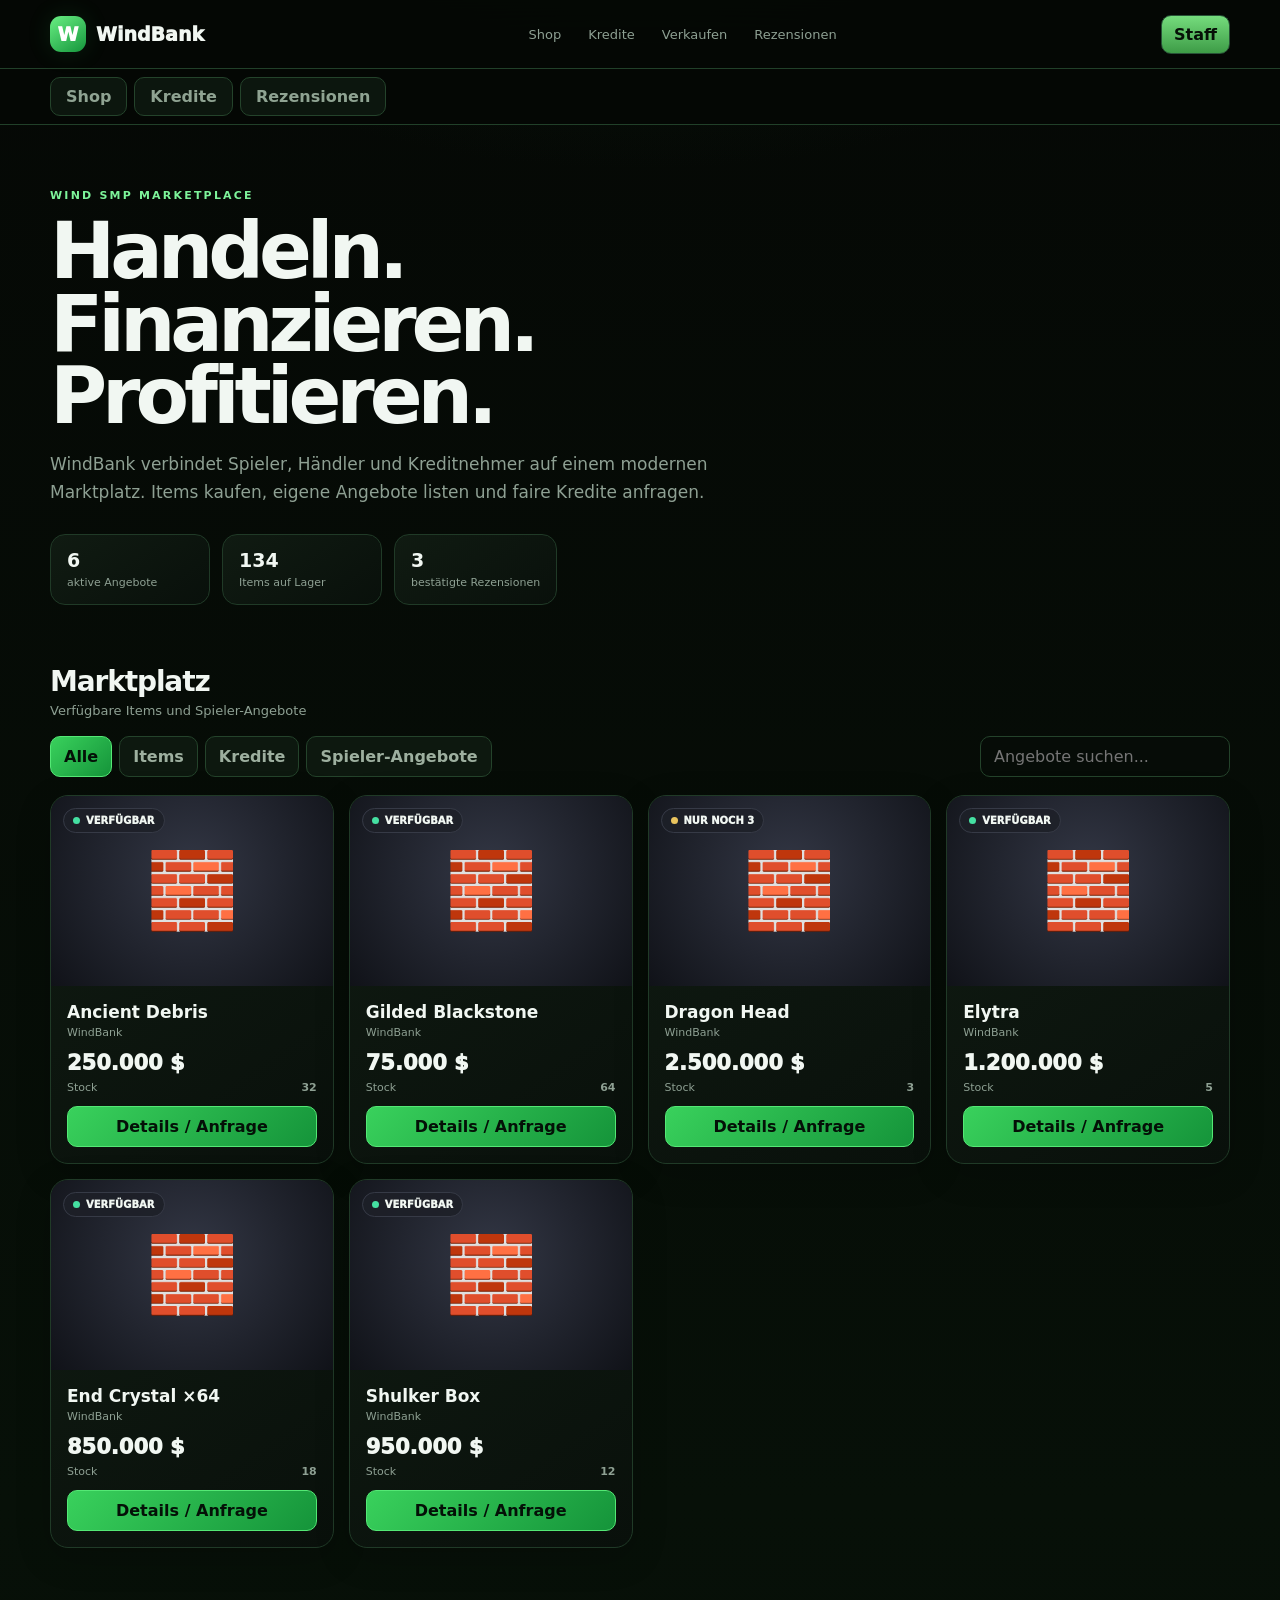
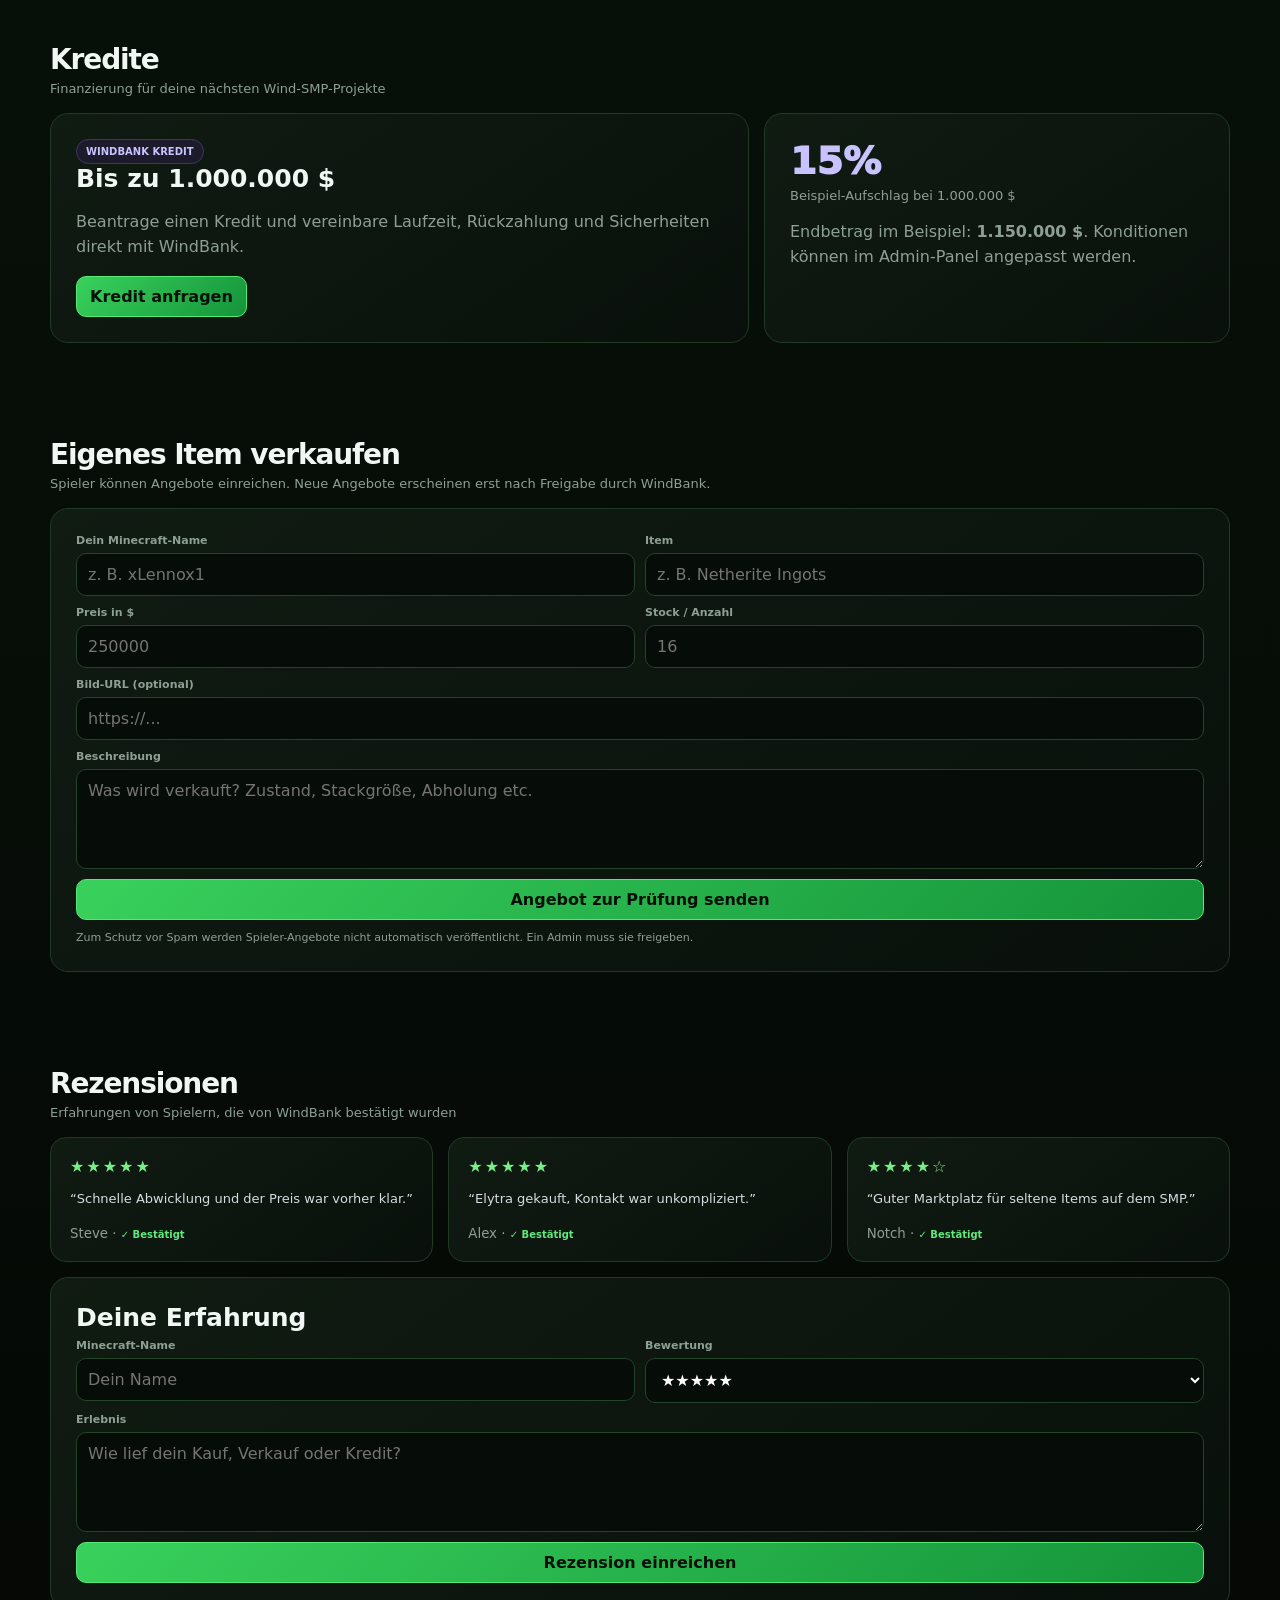
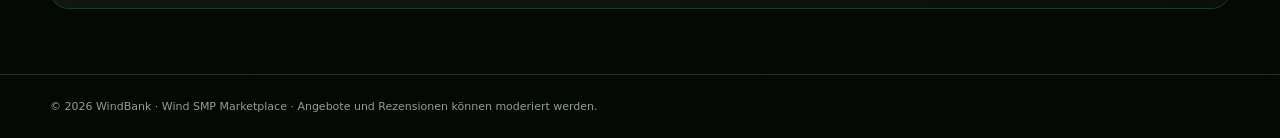
==== index.html @ deddba7f "Upgrade WindBank startup animation [startup-upgraded]" ====
<!doctype html>
<html lang="de">
<head>
<meta charset="utf-8"><meta name="viewport" content="width=device-width,initial-scale=1">
<title>WindBank — Wind SMP Marketplace</title>
<meta name="description" content="WindBank — Items kaufen, verkaufen und Kredite auf dem Wind SMP.">
<style>
:root{--bg:#07080b;--panel:#101218;--panel2:#161922;--line:#282c38;--text:#f7f7fb;--muted:#9298a7;--accent:#8d7cff;--accent2:#c2bbff;--green:#45e0a2;--red:#ff5d69;--yellow:#eac45e;--blue:#67a5ff;--shadow:0 24px 70px #0008}
*{box-sizing:border-box}html{scroll-behavior:smooth}body{margin:0;background:radial-gradient(900px 500px at 50% -180px,#30285b55,transparent 70%),var(--bg);color:var(--text);font-family:Inter,ui-sans-serif,system-ui,-apple-system,BlinkMacSystemFont,"Segoe UI",sans-serif}button,input,textarea,select{font:inherit}button{cursor:pointer}.wrap{width:min(1180px,calc(100% - 30px));margin:auto}
/* cinematic startup */
#startup{position:fixed;inset:0;z-index:99999;background:#020207;overflow:hidden;display:grid;place-items:center;transition:opacity 1s ease,visibility 1s ease;isolation:isolate}
#startup.hide{opacity:0;visibility:hidden;pointer-events:none}
#startup .space{position:absolute;inset:0;background:radial-gradient(circle at 50% 50%,#4f43b52b 0,#17132c22 28%,#020207 68%)}
#startup .stars{position:absolute;inset:-20%;background-image:radial-gradient(circle,#fff 1px,transparent 1.7px),radial-gradient(circle,#b9b1ff 1px,transparent 1.7px);background-size:73px 73px,131px 131px;opacity:.22;animation:wbStars 8s linear infinite}
#startup .pulse{position:absolute;width:min(72vw,720px);aspect-ratio:1;border-radius:50%;border:1px solid #9d92ff20;box-shadow:0 0 120px #786bff12 inset;animation:wbPulse 2.6s ease-out infinite}
#startup .pulse.p2{width:min(50vw,500px);animation-delay:.7s}
#startup .orbit{position:absolute;width:min(68vw,620px);aspect-ratio:1;border:1px solid #bcb5ff35;border-radius:50%;animation:wbSpin 6s linear infinite}
#startup .orbit.o2{width:min(84vw,780px);animation-duration:11s;animation-direction:reverse;border-color:#8d7cff20}
#startup .orbit.o3{width:min(48vw,440px);animation-duration:4s;border-style:dashed;border-color:#fff1}
#startup .orbit i{position:absolute;width:8px;height:8px;border-radius:50%;background:#d8d3ff;box-shadow:0 0 25px 7px #8d7cff;left:50%;top:-4px}
#startup .vault{position:relative;width:min(210px,42vw);height:min(210px,42vw);border-radius:46px;background:linear-gradient(145deg,#e2dfff 0,#a49aff 27%,#6557e5 58%,#30257d 100%);display:grid;place-items:center;box-shadow:0 0 55px #8d7cff99,0 0 180px #6659e533,0 35px 100px #000;animation:wbVault 1.35s cubic-bezier(.16,1,.3,1) both}
#startup .vault:before{content:"";position:absolute;inset:12px;border-radius:37px;border:1px solid #ffffff77;box-shadow:inset 0 0 30px #ffffff18}
#startup .vault:after{content:"";position:absolute;width:15px;height:15px;border-radius:50%;background:#fff;box-shadow:0 0 28px 10px #fff8;animation:wbBlink .9s ease-in-out infinite alternate}
#startup .vmark{font-size:clamp(82px,13vw,112px);font-weight:1000;letter-spacing:-.12em;color:#fff;transform:translateX(-5px);text-shadow:0 4px 30px #30257d;animation:wbMark 1.2s .15s cubic-bezier(.16,1,.3,1) both}
#startup .shock{position:absolute;width:25px;height:25px;border:2px solid #fff;border-radius:50%;opacity:0;animation:wbShock 1.2s 1.1s ease-out both}
#startup .shard{position:absolute;width:4px;height:26px;border-radius:9px;background:linear-gradient(#fff,#8d7cff);box-shadow:0 0 15px #8d7cff;animation:wbShard 1.5s ease-out both;transform-origin:center bottom}
#startup .start-copy{position:absolute;top:calc(50% + min(190px,27vw));text-align:center;width:100%}
#startup .start-name{font-size:clamp(30px,5vw,42px);font-weight:950;letter-spacing:-.06em;animation:wbFadeUp .8s .45s both}
#startup .start-sub{margin-top:8px;color:#a6a2b5;font-size:10px;letter-spacing:.34em;text-transform:uppercase;animation:wbFadeUp .8s .6s both}
#startup .progress{width:min(290px,62vw);height:3px;background:#20202d;border-radius:99px;overflow:hidden;margin:22px auto 0;animation:wbFadeUp .8s .7s both}
#startup .progress i{display:block;height:100%;width:0;background:linear-gradient(90deg,#5e50dd,#fff,#8d7cff,#5e50dd);background-size:220% 100%;animation:wbLoad 2.7s .4s cubic-bezier(.2,.8,.2,1) forwards,wbShine 1s linear infinite}
#startup .sound-btn{margin-top:16px;border:1px solid #504b78;background:#121022dd;color:#e9e6ff;border-radius:11px;padding:9px 13px;font-weight:800;font-size:12px;backdrop-filter:blur(10px);animation:wbFadeUp .8s .8s both}
@keyframes wbVault{from{opacity:0;transform:scale(.18) rotate(-35deg);filter:blur(18px)}55%{transform:scale(1.12) rotate(5deg)}to{opacity:1;transform:scale(1) rotate(0);filter:none}}
@keyframes wbMark{from{opacity:0;transform:scale(.15) rotate(-30deg)}to{opacity:1;transform:scale(1) rotate(0)}}
@keyframes wbFadeUp{from{opacity:0;transform:translateY(18px)}to{opacity:1;transform:none}}
@keyframes wbSpin{to{transform:rotate(360deg)}}
@keyframes wbStars{to{transform:translate3d(50px,100px,0)}}
@keyframes wbPulse{0%{transform:scale(.55);opacity:0}35%{opacity:.7}100%{transform:scale(1.2);opacity:0}}
@keyframes wbShock{0%{opacity:0;transform:scale(.2)}25%{opacity:1}100%{opacity:0;transform:scale(25)}}
@keyframes wbShard{0%{opacity:0;transform:translate(0,0) rotate(0) scale(.2)}25%{opacity:1}100%{opacity:0;transform:translate(var(--dx),var(--dy)) rotate(var(--rot)) scale(1)}}
@keyframes wbBlink{to{opacity:.45;box-shadow:0 0 8px 2px #fff4}}
@keyframes wbLoad{to{width:100%}}@keyframes wbShine{to{background-position:220% 0}}
@media(max-width:720px){#startup .start-copy{top:calc(50% + 135px)}#startup .sound-btn{font-size:11px}}
@media(prefers-reduced-motion:reduce){#startup *{animation-duration:.01ms!important;animation-iteration-count:1!important}}
header{position:sticky;top:0;z-index:20;background:#07080be8;backdrop-filter:blur(18px);border-bottom:1px solid var(--line)}.nav{height:68px;display:flex;align-items:center;justify-content:space-between}.brand{display:flex;align-items:center;gap:10px;font-weight:950;font-size:19px}.mark{width:36px;height:36px;border-radius:11px;background:linear-gradient(135deg,#b9b1ff,#6557e5);display:grid;place-items:center;color:white;font-weight:1000}.links{display:flex;gap:5px}.links a{color:var(--muted);text-decoration:none;padding:9px 11px;border-radius:9px;font-size:13px}.links a:hover{background:var(--panel2);color:#fff}.admin-btn{border:1px solid #403a68;background:#17152a;color:#c9c4ff;padding:9px 12px;border-radius:10px;font-weight:800}
.hero{padding:64px 0 30px}.eyebrow{color:var(--accent2);font-size:11px;font-weight:900;letter-spacing:.2em;text-transform:uppercase}.hero h1{font-size:clamp(43px,7vw,78px);line-height:.93;letter-spacing:-.065em;margin:13px 0}.hero p{max-width:690px;color:var(--muted);font-size:17px;line-height:1.65}.stats{display:flex;gap:12px;flex-wrap:wrap;margin-top:28px}.stat{background:linear-gradient(180deg,#151821,#0f1117);border:1px solid var(--line);border-radius:15px;padding:14px 16px;min-width:160px}.stat b{display:block;font-size:19px}.stat span{font-size:11px;color:var(--muted)}
.section{padding:30px 0 65px}.section-head{display:flex;align-items:end;justify-content:space-between;gap:20px;margin-bottom:17px}.section h2{font-size:28px;letter-spacing:-.04em;margin:0}.section-sub{color:var(--muted);font-size:13px;margin-top:5px}.toolbar{display:flex;gap:10px;justify-content:space-between;margin:18px 0}.tabs{display:flex;gap:7px;overflow:auto}.tab,.btn{border:1px solid var(--line);background:var(--panel);color:var(--muted);padding:10px 13px;border-radius:10px;font-weight:800}.tab.active,.btn.primary{background:var(--accent);border-color:var(--accent);color:#fff}.search{width:250px;background:var(--panel);border:1px solid var(--line);border-radius:10px;padding:10px 13px;color:#fff;outline:none}.grid{display:grid;grid-template-columns:repeat(4,1fr);gap:15px}.card{background:linear-gradient(180deg,#151820,#0e1015);border:1px solid var(--line);border-radius:18px;overflow:hidden;box-shadow:0 10px 35px #0003}.pic{height:190px;background:radial-gradient(circle at 50% 40%,#333745,#101218);display:grid;place-items:center;position:relative}.pic img{width:120px;height:120px;image-rendering:pixelated;object-fit:contain;filter:drop-shadow(0 18px 25px #000b)}.fallback{display:none;font-size:74px}.badge{position:absolute;top:12px;left:12px;border:1px solid #363a46;background:#1d2028dd;border-radius:999px;padding:6px 9px;font-size:10px;font-weight:950}.dot{display:inline-block;width:7px;height:7px;border-radius:50%;background:var(--green);margin-right:6px}.sold .dot{background:var(--red)}.low .dot{background:var(--yellow)}.body{padding:16px}.title{font-weight:900;font-size:17px}.meta{color:var(--muted);font-size:11px;margin-top:4px}.price{font-size:21px;font-weight:950;margin-top:12px}.stock{display:flex;justify-content:space-between;color:var(--muted);font-size:11px;margin-top:6px}.body .btn{width:100%;margin-top:12px}.empty{border:1px dashed #353947;border-radius:16px;padding:40px;text-align:center;color:var(--muted);grid-column:1/-1}
.loan{display:grid;grid-template-columns:1.2fr .8fr;gap:15px}.loan-card{padding:25px;border:1px solid var(--line);border-radius:18px;background:linear-gradient(135deg,#161827,#101116)}.loan-card h3{font-size:25px;margin:0 0 7px}.loan-card p{color:var(--muted);line-height:1.6}.rate{font-size:38px;font-weight:950;color:#c8c2ff}.pill{display:inline-block;padding:6px 9px;border:1px solid #3c3a58;background:#1c1a2b;border-radius:99px;font-size:10px;color:#c8c2ff;font-weight:900}
.listing-form,.review-form{display:grid;grid-template-columns:1fr 1fr;gap:10px}.field{display:flex;flex-direction:column;gap:6px}.field.full{grid-column:1/-1}.field label{font-size:11px;color:var(--muted);font-weight:800}.field input,.field textarea,.field select{background:#0b0d12;border:1px solid var(--line);color:#fff;border-radius:10px;padding:11px;outline:none}.field textarea{min-height:100px;resize:vertical}.listing-note{color:var(--muted);font-size:11px;line-height:1.5;margin-top:10px}.reviews{display:grid;grid-template-columns:repeat(3,1fr);gap:15px}.review{padding:19px;border:1px solid var(--line);background:var(--panel);border-radius:16px}.stars{color:#ffd86a;letter-spacing:2px}.review p{color:#d8dbe3;line-height:1.6;font-size:13px}.review small{color:var(--muted)}.verified{color:var(--green);font-weight:850;font-size:10px}.modal{position:fixed;inset:0;z-index:100;background:#000b;display:none;place-items:center;padding:16px}.modal.open{display:grid}.modal-card{width:min(720px,100%);max-height:88vh;overflow:auto;background:#101218;border:1px solid #333744;border-radius:20px;padding:22px;box-shadow:var(--shadow)}.modal-head{display:flex;justify-content:space-between;align-items:center}.close{border:1px solid var(--line);background:#171922;color:#fff;border-radius:9px;padding:7px 10px}.admin-grid{display:grid;gap:12px}.admin-item{display:grid;grid-template-columns:1.5fr 120px 90px;gap:8px;align-items:center;padding:10px;border:1px solid var(--line);border-radius:12px}.admin-item input{background:#0b0d12;border:1px solid var(--line);color:#fff;padding:9px;border-radius:8px}.login{max-width:380px;margin:auto}.error{color:#ff7d87;font-size:12px;margin-top:8px}.toast{position:fixed;right:18px;bottom:18px;background:#171a22;border:1px solid #3b3f4c;padding:12px 15px;border-radius:12px;display:none;z-index:200}.toast.show{display:block}
footer{border-top:1px solid var(--line);padding:25px 0;color:var(--muted);font-size:11px}
@media(max-width:1000px){.grid{grid-template-columns:repeat(3,1fr)}.reviews{grid-template-columns:1fr 1fr}}@media(max-width:720px){.links{display:none}.grid{grid-template-columns:repeat(2,1fr)}.toolbar,.section-head{flex-direction:column;align-items:stretch}.search{width:100%}.loan{grid-template-columns:1fr}.reviews{grid-template-columns:1fr}.listing-form,.review-form{grid-template-columns:1fr}.field.full{grid-column:auto}.admin-item{grid-template-columns:1fr}.vault{width:170px;height:170px}.vmark{font-size:82px}.arc{width:270px;height:270px}.arc.a2{width:350px;height:350px}}@media(max-width:480px){.grid{grid-template-columns:1fr}.stats{display:grid;grid-template-columns:1fr 1fr}.hero{padding-top:45px}.start-copy{top:calc(50% + 120px)}}
@media(prefers-reduced-motion:reduce){*{animation-duration:.01ms!important;animation-iteration-count:1!important;transition:none!important}}
</style></head>
<body>
<div id="startup"><div class="space"></div><div class="stars"></div><div class="pulse"></div><div class="pulse p2"></div><div class="orbit"><i></i></div><div class="orbit o2"><i></i></div><div class="orbit o3"><i></i></div><div class="vault"><div class="vmark">W</div></div><div class="shock"></div><div class="start-copy"><div class="start-name">WindBank</div><div class="start-sub">Wind SMP Finance</div><div class="progress"><i></i></div><button class="sound-btn" id="startupSound" type="button">🔊 Sound aktivieren</button></div></div>
<header><div class="wrap nav"><div class="brand"><div class="mark">W</div>WindBank</div><nav class="links"><a href="#shop">Shop</a><a href="#kredite">Kredite</a><a href="#verkaufen">Verkaufen</a><a href="#reviews">Rezensionen</a></nav><button class="admin-btn" onclick="openAdmin()">Admin</button></div></header>
<main class="wrap">
<section class="hero"><div class="eyebrow">Wind SMP Marketplace</div><h1>Handeln.<br>Finanzieren.<br>Profitieren.</h1><p>WindBank verbindet Spieler, Händler und Kreditnehmer auf einem modernen Marktplatz. Items kaufen, eigene Angebote listen und faire Kredite anfragen.</p><div class="stats"><div class="stat"><b id="offerCount">0</b><span>aktive Angebote</span></div><div class="stat"><b id="stockCount">0</b><span>Items auf Lager</span></div><div class="stat"><b id="reviewCount">0</b><span>bestätigte Rezensionen</span></div></div></section>
<section id="shop" class="section"><div class="section-head"><div><h2>Marktplatz</h2><div class="section-sub">Verfügbare Items und Spieler-Angebote</div></div></div><div class="toolbar"><div class="tabs"><button class="tab active" onclick="filter('all',this)">Alle</button><button class="tab" onclick="filter('item',this)">Items</button><button class="tab" onclick="filter('kredit',this)">Kredite</button><button class="tab" onclick="filter('player',this)">Spieler-Angebote</button></div><input class="search" id="q" oninput="render()" placeholder="Angebote suchen..."></div><div class="grid" id="grid"></div></section>
<section id="kredite" class="section"><div class="section-head"><div><h2>Kredite</h2><div class="section-sub">Finanzierung für deine nächsten Wind-SMP-Projekte</div></div></div><div class="loan"><div class="loan-card"><span class="pill">WINDBANK KREDIT</span><h3>Bis zu 1.000.000 $</h3><p>Beantrage einen Kredit und vereinbare Laufzeit, Rückzahlung und Sicherheiten direkt mit WindBank.</p><button class="btn primary" onclick="alert('Kreditanfrage: Bitte über Discord Kontakt aufnehmen.')">Kredit anfragen</button></div><div class="loan-card"><div class="rate">15%</div><div class="section-sub">Beispiel-Aufschlag bei 1.000.000 $</div><p>Endbetrag im Beispiel: <b>1.150.000 $</b>. Konditionen können im Admin-Panel angepasst werden.</p></div></div></section>
<section id="verkaufen" class="section"><div class="section-head"><div><h2>Eigenes Item verkaufen</h2><div class="section-sub">Spieler können Angebote einreichen. Neue Angebote erscheinen erst nach Freigabe durch WindBank.</div></div></div><div class="loan-card"><div class="listing-form"><div class="field"><label>Dein Minecraft-Name</label><input id="seller" placeholder="z. B. xLennox1"></div><div class="field"><label>Item</label><input id="listingItem" placeholder="z. B. Netherite Ingots"></div><div class="field"><label>Preis in $</label><input id="listingPrice" type="number" min="1" placeholder="250000"></div><div class="field"><label>Stock / Anzahl</label><input id="listingStock" type="number" min="1" placeholder="16"></div><div class="field full"><label>Bild-URL (optional)</label><input id="listingImg" placeholder="https://..."></div><div class="field full"><label>Beschreibung</label><textarea id="listingDesc" placeholder="Was wird verkauft? Zustand, Stackgröße, Abholung etc."></textarea></div><div class="field full"><button class="btn primary" onclick="submitListing()">Angebot zur Prüfung senden</button></div></div><div class="listing-note">Zum Schutz vor Spam werden Spieler-Angebote nicht automatisch veröffentlicht. Ein Admin muss sie freigeben.</div></div></section>
<section id="reviews" class="section"><div class="section-head"><div><h2>Rezensionen</h2><div class="section-sub">Erfahrungen von Spielern, die von WindBank bestätigt wurden</div></div></div><div class="reviews" id="reviewsGrid"></div><div class="loan-card" style="margin-top:15px"><h3>Deine Erfahrung</h3><div class="review-form"><div class="field"><label>Minecraft-Name</label><input id="reviewName" placeholder="Dein Name"></div><div class="field"><label>Bewertung</label><select id="reviewStars"><option value="5">★★★★★</option><option value="4">★★★★☆</option><option value="3">★★★☆☆</option><option value="2">★★☆☆☆</option><option value="1">★☆☆☆☆</option></select></div><div class="field full"><label>Erlebnis</label><textarea id="reviewText" placeholder="Wie lief dein Kauf, Verkauf oder Kredit?"></textarea></div><div class="field full"><button class="btn primary" onclick="submitReview()">Rezension einreichen</button></div></div></div></section>
</main>
<footer><div class="wrap">© 2026 WindBank · Wind SMP Marketplace · Angebote und Rezensionen können moderiert werden.</div></footer>
<div class="modal" id="adminModal"><div class="modal-card" id="adminContent"></div></div><div class="toast" id="toast"></div>
<script>
(()=>{
  const btn=document.getElementById('startupSound');
  let ctx;
  function tone(freq,start,duration,type='sine',gain=.035){
    if(!ctx)return;const o=ctx.createOscillator(),g=ctx.createGain();o.type=type;o.frequency.setValueAtTime(freq,start);o.frequency.exponentialRampToValueAtTime(freq*1.8,start+duration);g.gain.setValueAtTime(.0001,start);g.gain.exponentialRampToValueAtTime(gain,start+.03);g.gain.exponentialRampToValueAtTime(.0001,start+duration);o.connect(g).connect(ctx.destination);o.start(start);o.stop(start+duration+.02)
  }
  btn?.addEventListener('click',()=>{ctx=ctx||new (window.AudioContext||window.webkitAudioContext)();ctx.resume();const t=ctx.currentTime;tone(90,t,.45,'sine',.06);tone(180,t+.35,.55,'triangle',.04);tone(360,t+.7,.7,'sine',.025);btn.textContent='✓ Sound aktiviert';setTimeout(()=>document.getElementById('startup')?.classList.add('hide'),900)});
  window.addEventListener('load',()=>setTimeout(()=>document.getElementById('startup')?.classList.add('hide'),4200));
})();
</script>
<script>
(()=>{
  const btn=document.getElementById('startupSound');
  let ctx;
  function tone(freq,start,duration,type='sine',gain=.035){
    if(!ctx)return;const o=ctx.createOscillator(),g=ctx.createGain();o.type=type;o.frequency.setValueAtTime(freq,start);o.frequency.exponentialRampToValueAtTime(freq*1.8,start+duration);g.gain.setValueAtTime(.0001,start);g.gain.exponentialRampToValueAtTime(gain,start+.03);g.gain.exponentialRampToValueAtTime(.0001,start+duration);o.connect(g).connect(ctx.destination);o.start(start);o.stop(start+duration+.02)
  }
  btn?.addEventListener('click',()=>{ctx=ctx||new (window.AudioContext||window.webkitAudioContext)();ctx.resume();const t=ctx.currentTime;tone(90,t,.45,'sine',.06);tone(180,t+.35,.55,'triangle',.04);tone(360,t+.7,.7,'sine',.025);btn.textContent='✓ Sound aktiviert';setTimeout(()=>document.getElementById('startup')?.classList.add('hide'),900)});
  window.addEventListener('load',()=>setTimeout(()=>document.getElementById('startup')?.classList.add('hide'),4200));
})();
</script>
<script>
(()=>{
  const btn=document.getElementById('startupSound');
  let ctx;
  function tone(freq,start,duration,type='sine',gain=.035){
    if(!ctx)return;const o=ctx.createOscillator(),g=ctx.createGain();o.type=type;o.frequency.setValueAtTime(freq,start);o.frequency.exponentialRampToValueAtTime(freq*1.8,start+duration);g.gain.setValueAtTime(.0001,start);g.gain.exponentialRampToValueAtTime(gain,start+.03);g.gain.exponentialRampToValueAtTime(.0001,start+duration);o.connect(g).connect(ctx.destination);o.start(start);o.stop(start+duration+.02)
  }
  btn?.addEventListener('click',()=>{ctx=ctx||new (window.AudioContext||window.webkitAudioContext)();ctx.resume();const t=ctx.currentTime;tone(90,t,.45,'sine',.06);tone(180,t+.35,.55,'triangle',.04);tone(360,t+.7,.7,'sine',.025);btn.textContent='✓ Sound aktiviert';setTimeout(()=>document.getElementById('startup')?.classList.add('hide'),900)});
  window.addEventListener('load',()=>setTimeout(()=>document.getElementById('startup')?.classList.add('hide'),4200));
})();
</script>
<script>
(()=>{
  const btn=document.getElementById('startupSound');
  let ctx;
  function tone(freq,start,duration,type='sine',gain=.035){
    if(!ctx)return;const o=ctx.createOscillator(),g=ctx.createGain();o.type=type;o.frequency.setValueAtTime(freq,start);o.frequency.exponentialRampToValueAtTime(freq*1.8,start+duration);g.gain.setValueAtTime(.0001,start);g.gain.exponentialRampToValueAtTime(gain,start+.03);g.gain.exponentialRampToValueAtTime(.0001,start+duration);o.connect(g).connect(ctx.destination);o.start(start);o.stop(start+duration+.02)
  }
  btn?.addEventListener('click',()=>{ctx=ctx||new (window.AudioContext||window.webkitAudioContext)();ctx.resume();const t=ctx.currentTime;tone(90,t,.45,'sine',.06);tone(180,t+.35,.55,'triangle',.04);tone(360,t+.7,.7,'sine',.025);btn.textContent='✓ Sound aktiviert';setTimeout(()=>document.getElementById('startup')?.classList.add('hide'),900)});
  window.addEventListener('load',()=>setTimeout(()=>document.getElementById('startup')?.classList.add('hide'),4200));
})();
</script>
<script>
(()=>{
  const btn=document.getElementById('startupSound');
  let ctx;
  function tone(freq,start,duration,type='sine',gain=.035){
    if(!ctx)return;const o=ctx.createOscillator(),g=ctx.createGain();o.type=type;o.frequency.setValueAtTime(freq,start);o.frequency.exponentialRampToValueAtTime(freq*1.8,start+duration);g.gain.setValueAtTime(.0001,start);g.gain.exponentialRampToValueAtTime(gain,start+.03);g.gain.exponentialRampToValueAtTime(.0001,start+duration);o.connect(g).connect(ctx.destination);o.start(start);o.stop(start+duration+.02)
  }
  btn?.addEventListener('click',()=>{ctx=ctx||new (window.AudioContext||window.webkitAudioContext)();ctx.resume();const t=ctx.currentTime;tone(90,t,.45,'sine',.06);tone(180,t+.35,.55,'triangle',.04);tone(360,t+.7,.7,'sine',.025);btn.textContent='✓ Sound aktiviert';setTimeout(()=>document.getElementById('startup')?.classList.add('hide'),900)});
  window.addEventListener('load',()=>setTimeout(()=>document.getElementById('startup')?.classList.add('hide'),4200));
})();
</script>
<script>
(()=>{
  const btn=document.getElementById('startupSound');
  let ctx;
  function tone(freq,start,duration,type='sine',gain=.035){
    if(!ctx)return;const o=ctx.createOscillator(),g=ctx.createGain();o.type=type;o.frequency.setValueAtTime(freq,start);o.frequency.exponentialRampToValueAtTime(freq*1.8,start+duration);g.gain.setValueAtTime(.0001,start);g.gain.exponentialRampToValueAtTime(gain,start+.03);g.gain.exponentialRampToValueAtTime(.0001,start+duration);o.connect(g).connect(ctx.destination);o.start(start);o.stop(start+duration+.02)
  }
  btn?.addEventListener('click',()=>{ctx=ctx||new (window.AudioContext||window.webkitAudioContext)();ctx.resume();const t=ctx.currentTime;tone(90,t,.45,'sine',.06);tone(180,t+.35,.55,'triangle',.04);tone(360,t+.7,.7,'sine',.025);btn.textContent='✓ Sound aktiviert';setTimeout(()=>document.getElementById('startup')?.classList.add('hide'),900)});
  window.addEventListener('load',()=>setTimeout(()=>document.getElementById('startup')?.classList.add('hide'),4200));
})();
</script>
<script>
(()=>{
  const btn=document.getElementById('startupSound');
  let ctx;
  function tone(freq,start,duration,type='sine',gain=.035){
    if(!ctx)return;const o=ctx.createOscillator(),g=ctx.createGain();o.type=type;o.frequency.setValueAtTime(freq,start);o.frequency.exponentialRampToValueAtTime(freq*1.8,start+duration);g.gain.setValueAtTime(.0001,start);g.gain.exponentialRampToValueAtTime(gain,start+.03);g.gain.exponentialRampToValueAtTime(.0001,start+duration);o.connect(g).connect(ctx.destination);o.start(start);o.stop(start+duration+.02)
  }
  btn?.addEventListener('click',()=>{ctx=ctx||new (window.AudioContext||window.webkitAudioContext)();ctx.resume();const t=ctx.currentTime;tone(90,t,.45,'sine',.06);tone(180,t+.35,.55,'triangle',.04);tone(360,t+.7,.7,'sine',.025);btn.textContent='✓ Sound aktiviert';setTimeout(()=>document.getElementById('startup')?.classList.add('hide'),900)});
  window.addEventListener('load',()=>setTimeout(()=>document.getElementById('startup')?.classList.add('hide'),4200));
})();
</script>
<script>
(()=>{
  const btn=document.getElementById('startupSound');
  let ctx;
  function tone(freq,start,duration,type='sine',gain=.035){
    if(!ctx)return;const o=ctx.createOscillator(),g=ctx.createGain();o.type=type;o.frequency.setValueAtTime(freq,start);o.frequency.exponentialRampToValueAtTime(freq*1.8,start+duration);g.gain.setValueAtTime(.0001,start);g.gain.exponentialRampToValueAtTime(gain,start+.03);g.gain.exponentialRampToValueAtTime(.0001,start+duration);o.connect(g).connect(ctx.destination);o.start(start);o.stop(start+duration+.02)
  }
  btn?.addEventListener('click',()=>{ctx=ctx||new (window.AudioContext||window.webkitAudioContext)();ctx.resume();const t=ctx.currentTime;tone(90,t,.45,'sine',.06);tone(180,t+.35,.55,'triangle',.04);tone(360,t+.7,.7,'sine',.025);btn.textContent='✓ Sound aktiviert';setTimeout(()=>document.getElementById('startup')?.classList.add('hide'),900)});
  window.addEventListener('load',()=>setTimeout(()=>document.getElementById('startup')?.classList.add('hide'),4200));
})();
</script>
<script>
(()=>{
  const btn=document.getElementById('startupSound');
  let ctx;
  function tone(freq,start,duration,type='sine',gain=.035){
    if(!ctx)return;const o=ctx.createOscillator(),g=ctx.createGain();o.type=type;o.frequency.setValueAtTime(freq,start);o.frequency.exponentialRampToValueAtTime(freq*1.8,start+duration);g.gain.setValueAtTime(.0001,start);g.gain.exponentialRampToValueAtTime(gain,start+.03);g.gain.exponentialRampToValueAtTime(.0001,start+duration);o.connect(g).connect(ctx.destination);o.start(start);o.stop(start+duration+.02)
  }
  btn?.addEventListener('click',()=>{ctx=ctx||new (window.AudioContext||window.webkitAudioContext)();ctx.resume();const t=ctx.currentTime;tone(90,t,.45,'sine',.06);tone(180,t+.35,.55,'triangle',.04);tone(360,t+.7,.7,'sine',.025);btn.textContent='✓ Sound aktiviert';setTimeout(()=>document.getElementById('startup')?.classList.add('hide'),900)});
  window.addEventListener('load',()=>setTimeout(()=>document.getElementById('startup')?.classList.add('hide'),4200));
})();
</script>
<script>
(()=>{
  const btn=document.getElementById('startupSound');
  let ctx;
  function tone(freq,start,duration,type='sine',gain=.035){
    if(!ctx)return;const o=ctx.createOscillator(),g=ctx.createGain();o.type=type;o.frequency.setValueAtTime(freq,start);o.frequency.exponentialRampToValueAtTime(freq*1.8,start+duration);g.gain.setValueAtTime(.0001,start);g.gain.exponentialRampToValueAtTime(gain,start+.03);g.gain.exponentialRampToValueAtTime(.0001,start+duration);o.connect(g).connect(ctx.destination);o.start(start);o.stop(start+duration+.02)
  }
  btn?.addEventListener('click',()=>{ctx=ctx||new (window.AudioContext||window.webkitAudioContext)();ctx.resume();const t=ctx.currentTime;tone(90,t,.45,'sine',.06);tone(180,t+.35,.55,'triangle',.04);tone(360,t+.7,.7,'sine',.025);btn.textContent='✓ Sound aktiviert';setTimeout(()=>document.getElementById('startup')?.classList.add('hide'),900)});
  window.addEventListener('load',()=>setTimeout(()=>document.getElementById('startup')?.classList.add('hide'),4200));
})();
</script>
<script>
(()=>{
  const btn=document.getElementById('startupSound');
  let ctx;
  function tone(freq,start,duration,type='sine',gain=.035){
    if(!ctx)return;const o=ctx.createOscillator(),g=ctx.createGain();o.type=type;o.frequency.setValueAtTime(freq,start);o.frequency.exponentialRampToValueAtTime(freq*1.8,start+duration);g.gain.setValueAtTime(.0001,start);g.gain.exponentialRampToValueAtTime(gain,start+.03);g.gain.exponentialRampToValueAtTime(.0001,start+duration);o.connect(g).connect(ctx.destination);o.start(start);o.stop(start+duration+.02)
  }
  btn?.addEventListener('click',()=>{ctx=ctx||new (window.AudioContext||window.webkitAudioContext)();ctx.resume();const t=ctx.currentTime;tone(90,t,.45,'sine',.06);tone(180,t+.35,.55,'triangle',.04);tone(360,t+.7,.7,'sine',.025);btn.textContent='✓ Sound aktiviert';setTimeout(()=>document.getElementById('startup')?.classList.add('hide'),900)});
  window.addEventListener('load',()=>setTimeout(()=>document.getElementById('startup')?.classList.add('hide'),4200));
})();
</script>
<script>
(()=>{
  const btn=document.getElementById('startupSound');
  let ctx;
  function tone(freq,start,duration,type='sine',gain=.035){
    if(!ctx)return;const o=ctx.createOscillator(),g=ctx.createGain();o.type=type;o.frequency.setValueAtTime(freq,start);o.frequency.exponentialRampToValueAtTime(freq*1.8,start+duration);g.gain.setValueAtTime(.0001,start);g.gain.exponentialRampToValueAtTime(gain,start+.03);g.gain.exponentialRampToValueAtTime(.0001,start+duration);o.connect(g).connect(ctx.destination);o.start(start);o.stop(start+duration+.02)
  }
  btn?.addEventListener('click',()=>{ctx=ctx||new (window.AudioContext||window.webkitAudioContext)();ctx.resume();const t=ctx.currentTime;tone(90,t,.45,'sine',.06);tone(180,t+.35,.55,'triangle',.04);tone(360,t+.7,.7,'sine',.025);btn.textContent='✓ Sound aktiviert';setTimeout(()=>document.getElementById('startup')?.classList.add('hide'),900)});
  window.addEventListener('load',()=>setTimeout(()=>document.getElementById('startup')?.classList.add('hide'),4200));
})();
</script>
<script>
(()=>{
  const btn=document.getElementById('startupSound');
  let ctx;
  function tone(freq,start,duration,type='sine',gain=.035){
    if(!ctx)return;const o=ctx.createOscillator(),g=ctx.createGain();o.type=type;o.frequency.setValueAtTime(freq,start);o.frequency.exponentialRampToValueAtTime(freq*1.8,start+duration);g.gain.setValueAtTime(.0001,start);g.gain.exponentialRampToValueAtTime(gain,start+.03);g.gain.exponentialRampToValueAtTime(.0001,start+duration);o.connect(g).connect(ctx.destination);o.start(start);o.stop(start+duration+.02)
  }
  btn?.addEventListener('click',()=>{ctx=ctx||new (window.AudioContext||window.webkitAudioContext)();ctx.resume();const t=ctx.currentTime;tone(90,t,.45,'sine',.06);tone(180,t+.35,.55,'triangle',.04);tone(360,t+.7,.7,'sine',.025);btn.textContent='✓ Sound aktiviert';setTimeout(()=>document.getElementById('startup')?.classList.add('hide'),900)});
  window.addEventListener('load',()=>setTimeout(()=>document.getElementById('startup')?.classList.add('hide'),4200));
})();
</script>
<script>
(()=>{
  const btn=document.getElementById('startupSound');
  let ctx;
  function tone(freq,start,duration,type='sine',gain=.035){
    if(!ctx)return;const o=ctx.createOscillator(),g=ctx.createGain();o.type=type;o.frequency.setValueAtTime(freq,start);o.frequency.exponentialRampToValueAtTime(freq*1.8,start+duration);g.gain.setValueAtTime(.0001,start);g.gain.exponentialRampToValueAtTime(gain,start+.03);g.gain.exponentialRampToValueAtTime(.0001,start+duration);o.connect(g).connect(ctx.destination);o.start(start);o.stop(start+duration+.02)
  }
  btn?.addEventListener('click',()=>{ctx=ctx||new (window.AudioContext||window.webkitAudioContext)();ctx.resume();const t=ctx.currentTime;tone(90,t,.45,'sine',.06);tone(180,t+.35,.55,'triangle',.04);tone(360,t+.7,.7,'sine',.025);btn.textContent='✓ Sound aktiviert';setTimeout(()=>document.getElementById('startup')?.classList.add('hide'),900)});
  window.addEventListener('load',()=>setTimeout(()=>document.getElementById('startup')?.classList.add('hide'),4200));
})();
</script>
<script>
(()=>{
  const btn=document.getElementById('startupSound');
  let ctx;
  function tone(freq,start,duration,type='sine',gain=.035){
    if(!ctx)return;const o=ctx.createOscillator(),g=ctx.createGain();o.type=type;o.frequency.setValueAtTime(freq,start);o.frequency.exponentialRampToValueAtTime(freq*1.8,start+duration);g.gain.setValueAtTime(.0001,start);g.gain.exponentialRampToValueAtTime(gain,start+.03);g.gain.exponentialRampToValueAtTime(.0001,start+duration);o.connect(g).connect(ctx.destination);o.start(start);o.stop(start+duration+.02)
  }
  btn?.addEventListener('click',()=>{ctx=ctx||new (window.AudioContext||window.webkitAudioContext)();ctx.resume();const t=ctx.currentTime;tone(90,t,.45,'sine',.06);tone(180,t+.35,.55,'triangle',.04);tone(360,t+.7,.7,'sine',.025);btn.textContent='✓ Sound aktiviert';setTimeout(()=>document.getElementById('startup')?.classList.add('hide'),900)});
  window.addEventListener('load',()=>setTimeout(()=>document.getElementById('startup')?.classList.add('hide'),4200));
})();
</script>
<script>
(()=>{
  const btn=document.getElementById('startupSound');
  let ctx;
  function tone(freq,start,duration,type='sine',gain=.035){
    if(!ctx)return;const o=ctx.createOscillator(),g=ctx.createGain();o.type=type;o.frequency.setValueAtTime(freq,start);o.frequency.exponentialRampToValueAtTime(freq*1.8,start+duration);g.gain.setValueAtTime(.0001,start);g.gain.exponentialRampToValueAtTime(gain,start+.03);g.gain.exponentialRampToValueAtTime(.0001,start+duration);o.connect(g).connect(ctx.destination);o.start(start);o.stop(start+duration+.02)
  }
  btn?.addEventListener('click',()=>{ctx=ctx||new (window.AudioContext||window.webkitAudioContext)();ctx.resume();const t=ctx.currentTime;tone(90,t,.45,'sine',.06);tone(180,t+.35,.55,'triangle',.04);tone(360,t+.7,.7,'sine',.025);btn.textContent='✓ Sound aktiviert';setTimeout(()=>document.getElementById('startup')?.classList.add('hide'),900)});
  window.addEventListener('load',()=>setTimeout(()=>document.getElementById('startup')?.classList.add('hide'),4200));
})();
</script>
<script>
(()=>{
  const btn=document.getElementById('startupSound');
  let ctx;
  function tone(freq,start,duration,type='sine',gain=.035){
    if(!ctx)return;const o=ctx.createOscillator(),g=ctx.createGain();o.type=type;o.frequency.setValueAtTime(freq,start);o.frequency.exponentialRampToValueAtTime(freq*1.8,start+duration);g.gain.setValueAtTime(.0001,start);g.gain.exponentialRampToValueAtTime(gain,start+.03);g.gain.exponentialRampToValueAtTime(.0001,start+duration);o.connect(g).connect(ctx.destination);o.start(start);o.stop(start+duration+.02)
  }
  btn?.addEventListener('click',()=>{ctx=ctx||new (window.AudioContext||window.webkitAudioContext)();ctx.resume();const t=ctx.currentTime;tone(90,t,.45,'sine',.06);tone(180,t+.35,.55,'triangle',.04);tone(360,t+.7,.7,'sine',.025);btn.textContent='✓ Sound aktiviert';setTimeout(()=>document.getElementById('startup')?.classList.add('hide'),900)});
  window.addEventListener('load',()=>setTimeout(()=>document.getElementById('startup')?.classList.add('hide'),4200));
})();
</script>
<script>
(()=>{
  const btn=document.getElementById('startupSound');
  let ctx;
  function tone(freq,start,duration,type='sine',gain=.035){
    if(!ctx)return;const o=ctx.createOscillator(),g=ctx.createGain();o.type=type;o.frequency.setValueAtTime(freq,start);o.frequency.exponentialRampToValueAtTime(freq*1.8,start+duration);g.gain.setValueAtTime(.0001,start);g.gain.exponentialRampToValueAtTime(gain,start+.03);g.gain.exponentialRampToValueAtTime(.0001,start+duration);o.connect(g).connect(ctx.destination);o.start(start);o.stop(start+duration+.02)
  }
  btn?.addEventListener('click',()=>{ctx=ctx||new (window.AudioContext||window.webkitAudioContext)();ctx.resume();const t=ctx.currentTime;tone(90,t,.45,'sine',.06);tone(180,t+.35,.55,'triangle',.04);tone(360,t+.7,.7,'sine',.025);btn.textContent='✓ Sound aktiviert';setTimeout(()=>document.getElementById('startup')?.classList.add('hide'),900)});
  window.addEventListener('load',()=>setTimeout(()=>document.getElementById('startup')?.classList.add('hide'),4200));
})();
</script>
<script>
(()=>{
  const btn=document.getElementById('startupSound');
  let ctx;
  function tone(freq,start,duration,type='sine',gain=.035){
    if(!ctx)return;const o=ctx.createOscillator(),g=ctx.createGain();o.type=type;o.frequency.setValueAtTime(freq,start);o.frequency.exponentialRampToValueAtTime(freq*1.8,start+duration);g.gain.setValueAtTime(.0001,start);g.gain.exponentialRampToValueAtTime(gain,start+.03);g.gain.exponentialRampToValueAtTime(.0001,start+duration);o.connect(g).connect(ctx.destination);o.start(start);o.stop(start+duration+.02)
  }
  btn?.addEventListener('click',()=>{ctx=ctx||new (window.AudioContext||window.webkitAudioContext)();ctx.resume();const t=ctx.currentTime;tone(90,t,.45,'sine',.06);tone(180,t+.35,.55,'triangle',.04);tone(360,t+.7,.7,'sine',.025);btn.textContent='✓ Sound aktiviert';setTimeout(()=>document.getElementById('startup')?.classList.add('hide'),900)});
  window.addEventListener('load',()=>setTimeout(()=>document.getElementById('startup')?.classList.add('hide'),4200));
})();
</script>
<script>
(()=>{
  const btn=document.getElementById('startupSound');
  let ctx;
  function tone(freq,start,duration,type='sine',gain=.035){
    if(!ctx)return;const o=ctx.createOscillator(),g=ctx.createGain();o.type=type;o.frequency.setValueAtTime(freq,start);o.frequency.exponentialRampToValueAtTime(freq*1.8,start+duration);g.gain.setValueAtTime(.0001,start);g.gain.exponentialRampToValueAtTime(gain,start+.03);g.gain.exponentialRampToValueAtTime(.0001,start+duration);o.connect(g).connect(ctx.destination);o.start(start);o.stop(start+duration+.02)
  }
  btn?.addEventListener('click',()=>{ctx=ctx||new (window.AudioContext||window.webkitAudioContext)();ctx.resume();const t=ctx.currentTime;tone(90,t,.45,'sine',.06);tone(180,t+.35,.55,'triangle',.04);tone(360,t+.7,.7,'sine',.025);btn.textContent='✓ Sound aktiviert';setTimeout(()=>document.getElementById('startup')?.classList.add('hide'),900)});
  window.addEventListener('load',()=>setTimeout(()=>document.getElementById('startup')?.classList.add('hide'),4200));
})();
</script>
<script>
(()=>{
  const btn=document.getElementById('startupSound');
  let ctx;
  function tone(freq,start,duration,type='sine',gain=.035){
    if(!ctx)return;const o=ctx.createOscillator(),g=ctx.createGain();o.type=type;o.frequency.setValueAtTime(freq,start);o.frequency.exponentialRampToValueAtTime(freq*1.8,start+duration);g.gain.setValueAtTime(.0001,start);g.gain.exponentialRampToValueAtTime(gain,start+.03);g.gain.exponentialRampToValueAtTime(.0001,start+duration);o.connect(g).connect(ctx.destination);o.start(start);o.stop(start+duration+.02)
  }
  btn?.addEventListener('click',()=>{ctx=ctx||new (window.AudioContext||window.webkitAudioContext)();ctx.resume();const t=ctx.currentTime;tone(90,t,.45,'sine',.06);tone(180,t+.35,.55,'triangle',.04);tone(360,t+.7,.7,'sine',.025);btn.textContent='✓ Sound aktiviert';setTimeout(()=>document.getElementById('startup')?.classList.add('hide'),900)});
  window.addEventListener('load',()=>setTimeout(()=>document.getElementById('startup')?.classList.add('hide'),4200));
})();
</script>
<script>
(()=>{
  const btn=document.getElementById('startupSound');
  let ctx;
  function tone(freq,start,duration,type='sine',gain=.035){
    if(!ctx)return;const o=ctx.createOscillator(),g=ctx.createGain();o.type=type;o.frequency.setValueAtTime(freq,start);o.frequency.exponentialRampToValueAtTime(freq*1.8,start+duration);g.gain.setValueAtTime(.0001,start);g.gain.exponentialRampToValueAtTime(gain,start+.03);g.gain.exponentialRampToValueAtTime(.0001,start+duration);o.connect(g).connect(ctx.destination);o.start(start);o.stop(start+duration+.02)
  }
  btn?.addEventListener('click',()=>{ctx=ctx||new (window.AudioContext||window.webkitAudioContext)();ctx.resume();const t=ctx.currentTime;tone(90,t,.45,'sine',.06);tone(180,t+.35,.55,'triangle',.04);tone(360,t+.7,.7,'sine',.025);btn.textContent='✓ Sound aktiviert';setTimeout(()=>document.getElementById('startup')?.classList.add('hide'),900)});
  window.addEventListener('load',()=>setTimeout(()=>document.getElementById('startup')?.classList.add('hide'),4200));
})();
</script>
<script>
(()=>{
  const btn=document.getElementById('startupSound');
  let ctx;
  function tone(freq,start,duration,type='sine',gain=.035){
    if(!ctx)return;const o=ctx.createOscillator(),g=ctx.createGain();o.type=type;o.frequency.setValueAtTime(freq,start);o.frequency.exponentialRampToValueAtTime(freq*1.8,start+duration);g.gain.setValueAtTime(.0001,start);g.gain.exponentialRampToValueAtTime(gain,start+.03);g.gain.exponentialRampToValueAtTime(.0001,start+duration);o.connect(g).connect(ctx.destination);o.start(start);o.stop(start+duration+.02)
  }
  btn?.addEventListener('click',()=>{ctx=ctx||new (window.AudioContext||window.webkitAudioContext)();ctx.resume();const t=ctx.currentTime;tone(90,t,.45,'sine',.06);tone(180,t+.35,.55,'triangle',.04);tone(360,t+.7,.7,'sine',.025);btn.textContent='✓ Sound aktiviert';setTimeout(()=>document.getElementById('startup')?.classList.add('hide'),900)});
  window.addEventListener('load',()=>setTimeout(()=>document.getElementById('startup')?.classList.add('hide'),4200));
})();
</script>
<script>
(()=>{
  const btn=document.getElementById('startupSound');
  let ctx;
  function tone(freq,start,duration,type='sine',gain=.035){
    if(!ctx)return;const o=ctx.createOscillator(),g=ctx.createGain();o.type=type;o.frequency.setValueAtTime(freq,start);o.frequency.exponentialRampToValueAtTime(freq*1.8,start+duration);g.gain.setValueAtTime(.0001,start);g.gain.exponentialRampToValueAtTime(gain,start+.03);g.gain.exponentialRampToValueAtTime(.0001,start+duration);o.connect(g).connect(ctx.destination);o.start(start);o.stop(start+duration+.02)
  }
  btn?.addEventListener('click',()=>{ctx=ctx||new (window.AudioContext||window.webkitAudioContext)();ctx.resume();const t=ctx.currentTime;tone(90,t,.45,'sine',.06);tone(180,t+.35,.55,'triangle',.04);tone(360,t+.7,.7,'sine',.025);btn.textContent='✓ Sound aktiviert';setTimeout(()=>document.getElementById('startup')?.classList.add('hide'),900)});
  window.addEventListener('load',()=>setTimeout(()=>document.getElementById('startup')?.classList.add('hide'),4200));
})();
</script>
<script>
(()=>{
  const btn=document.getElementById('startupSound');
  let ctx;
  function tone(freq,start,duration,type='sine',gain=.035){
    if(!ctx)return;const o=ctx.createOscillator(),g=ctx.createGain();o.type=type;o.frequency.setValueAtTime(freq,start);o.frequency.exponentialRampToValueAtTime(freq*1.8,start+duration);g.gain.setValueAtTime(.0001,start);g.gain.exponentialRampToValueAtTime(gain,start+.03);g.gain.exponentialRampToValueAtTime(.0001,start+duration);o.connect(g).connect(ctx.destination);o.start(start);o.stop(start+duration+.02)
  }
  btn?.addEventListener('click',()=>{ctx=ctx||new (window.AudioContext||window.webkitAudioContext)();ctx.resume();const t=ctx.currentTime;tone(90,t,.45,'sine',.06);tone(180,t+.35,.55,'triangle',.04);tone(360,t+.7,.7,'sine',.025);btn.textContent='✓ Sound aktiviert';setTimeout(()=>document.getElementById('startup')?.classList.add('hide'),900)});
  window.addEventListener('load',()=>setTimeout(()=>document.getElementById('startup')?.classList.add('hide'),4200));
})();
</script>
<script>
(()=>{
  const btn=document.getElementById('startupSound');
  let ctx;
  function tone(freq,start,duration,type='sine',gain=.035){
    if(!ctx)return;const o=ctx.createOscillator(),g=ctx.createGain();o.type=type;o.frequency.setValueAtTime(freq,start);o.frequency.exponentialRampToValueAtTime(freq*1.8,start+duration);g.gain.setValueAtTime(.0001,start);g.gain.exponentialRampToValueAtTime(gain,start+.03);g.gain.exponentialRampToValueAtTime(.0001,start+duration);o.connect(g).connect(ctx.destination);o.start(start);o.stop(start+duration+.02)
  }
  btn?.addEventListener('click',()=>{ctx=ctx||new (window.AudioContext||window.webkitAudioContext)();ctx.resume();const t=ctx.currentTime;tone(90,t,.45,'sine',.06);tone(180,t+.35,.55,'triangle',.04);tone(360,t+.7,.7,'sine',.025);btn.textContent='✓ Sound aktiviert';setTimeout(()=>document.getElementById('startup')?.classList.add('hide'),900)});
  window.addEventListener('load',()=>setTimeout(()=>document.getElementById('startup')?.classList.add('hide'),4200));
})();
</script>
<script>
(()=>{
  const btn=document.getElementById('startupSound');
  let ctx;
  function tone(freq,start,duration,type='sine',gain=.035){
    if(!ctx)return;const o=ctx.createOscillator(),g=ctx.createGain();o.type=type;o.frequency.setValueAtTime(freq,start);o.frequency.exponentialRampToValueAtTime(freq*1.8,start+duration);g.gain.setValueAtTime(.0001,start);g.gain.exponentialRampToValueAtTime(gain,start+.03);g.gain.exponentialRampToValueAtTime(.0001,start+duration);o.connect(g).connect(ctx.destination);o.start(start);o.stop(start+duration+.02)
  }
  btn?.addEventListener('click',()=>{ctx=ctx||new (window.AudioContext||window.webkitAudioContext)();ctx.resume();const t=ctx.currentTime;tone(90,t,.45,'sine',.06);tone(180,t+.35,.55,'triangle',.04);tone(360,t+.7,.7,'sine',.025);btn.textContent='✓ Sound aktiviert';setTimeout(()=>document.getElementById('startup')?.classList.add('hide'),900)});
  window.addEventListener('load',()=>setTimeout(()=>document.getElementById('startup')?.classList.add('hide'),4200));
})();
</script>
<script>
(()=>{
  const btn=document.getElementById('startupSound');
  let ctx;
  function tone(freq,start,duration,type='sine',gain=.035){
    if(!ctx)return;const o=ctx.createOscillator(),g=ctx.createGain();o.type=type;o.frequency.setValueAtTime(freq,start);o.frequency.exponentialRampToValueAtTime(freq*1.8,start+duration);g.gain.setValueAtTime(.0001,start);g.gain.exponentialRampToValueAtTime(gain,start+.03);g.gain.exponentialRampToValueAtTime(.0001,start+duration);o.connect(g).connect(ctx.destination);o.start(start);o.stop(start+duration+.02)
  }
  btn?.addEventListener('click',()=>{ctx=ctx||new (window.AudioContext||window.webkitAudioContext)();ctx.resume();const t=ctx.currentTime;tone(90,t,.45,'sine',.06);tone(180,t+.35,.55,'triangle',.04);tone(360,t+.7,.7,'sine',.025);btn.textContent='✓ Sound aktiviert';setTimeout(()=>document.getElementById('startup')?.classList.add('hide'),900)});
  window.addEventListener('load',()=>setTimeout(()=>document.getElementById('startup')?.classList.add('hide'),4200));
})();
</script>
<script>
(()=>{
  const btn=document.getElementById('startupSound');
  let ctx;
  function tone(freq,start,duration,type='sine',gain=.035){
    if(!ctx)return;const o=ctx.createOscillator(),g=ctx.createGain();o.type=type;o.frequency.setValueAtTime(freq,start);o.frequency.exponentialRampToValueAtTime(freq*1.8,start+duration);g.gain.setValueAtTime(.0001,start);g.gain.exponentialRampToValueAtTime(gain,start+.03);g.gain.exponentialRampToValueAtTime(.0001,start+duration);o.connect(g).connect(ctx.destination);o.start(start);o.stop(start+duration+.02)
  }
  btn?.addEventListener('click',()=>{ctx=ctx||new (window.AudioContext||window.webkitAudioContext)();ctx.resume();const t=ctx.currentTime;tone(90,t,.45,'sine',.06);tone(180,t+.35,.55,'triangle',.04);tone(360,t+.7,.7,'sine',.025);btn.textContent='✓ Sound aktiviert';setTimeout(()=>document.getElementById('startup')?.classList.add('hide'),900)});
  window.addEventListener('load',()=>setTimeout(()=>document.getElementById('startup')?.classList.add('hide'),4200));
})();
</script>
<script>
(()=>{
  const btn=document.getElementById('startupSound');
  let ctx;
  function tone(freq,start,duration,type='sine',gain=.035){
    if(!ctx)return;const o=ctx.createOscillator(),g=ctx.createGain();o.type=type;o.frequency.setValueAtTime(freq,start);o.frequency.exponentialRampToValueAtTime(freq*1.8,start+duration);g.gain.setValueAtTime(.0001,start);g.gain.exponentialRampToValueAtTime(gain,start+.03);g.gain.exponentialRampToValueAtTime(.0001,start+duration);o.connect(g).connect(ctx.destination);o.start(start);o.stop(start+duration+.02)
  }
  btn?.addEventListener('click',()=>{ctx=ctx||new (window.AudioContext||window.webkitAudioContext)();ctx.resume();const t=ctx.currentTime;tone(90,t,.45,'sine',.06);tone(180,t+.35,.55,'triangle',.04);tone(360,t+.7,.7,'sine',.025);btn.textContent='✓ Sound aktiviert';setTimeout(()=>document.getElementById('startup')?.classList.add('hide'),900)});
  window.addEventListener('load',()=>setTimeout(()=>document.getElementById('startup')?.classList.add('hide'),4200));
})();
</script>
<script>
(()=>{
  const btn=document.getElementById('startupSound');
  let ctx;
  function tone(freq,start,duration,type='sine',gain=.035){
    if(!ctx)return;const o=ctx.createOscillator(),g=ctx.createGain();o.type=type;o.frequency.setValueAtTime(freq,start);o.frequency.exponentialRampToValueAtTime(freq*1.8,start+duration);g.gain.setValueAtTime(.0001,start);g.gain.exponentialRampToValueAtTime(gain,start+.03);g.gain.exponentialRampToValueAtTime(.0001,start+duration);o.connect(g).connect(ctx.destination);o.start(start);o.stop(start+duration+.02)
  }
  btn?.addEventListener('click',()=>{ctx=ctx||new (window.AudioContext||window.webkitAudioContext)();ctx.resume();const t=ctx.currentTime;tone(90,t,.45,'sine',.06);tone(180,t+.35,.55,'triangle',.04);tone(360,t+.7,.7,'sine',.025);btn.textContent='✓ Sound aktiviert';setTimeout(()=>document.getElementById('startup')?.classList.add('hide'),900)});
  window.addEventListener('load',()=>setTimeout(()=>document.getElementById('startup')?.classList.add('hide'),4200));
})();
</script>
<script>
(()=>{
  const btn=document.getElementById('startupSound');
  let ctx;
  function tone(freq,start,duration,type='sine',gain=.035){
    if(!ctx)return;const o=ctx.createOscillator(),g=ctx.createGain();o.type=type;o.frequency.setValueAtTime(freq,start);o.frequency.exponentialRampToValueAtTime(freq*1.8,start+duration);g.gain.setValueAtTime(.0001,start);g.gain.exponentialRampToValueAtTime(gain,start+.03);g.gain.exponentialRampToValueAtTime(.0001,start+duration);o.connect(g).connect(ctx.destination);o.start(start);o.stop(start+duration+.02)
  }
  btn?.addEventListener('click',()=>{ctx=ctx||new (window.AudioContext||window.webkitAudioContext)();ctx.resume();const t=ctx.currentTime;tone(90,t,.45,'sine',.06);tone(180,t+.35,.55,'triangle',.04);tone(360,t+.7,.7,'sine',.025);btn.textContent='✓ Sound aktiviert';setTimeout(()=>document.getElementById('startup')?.classList.add('hide'),900)});
  window.addEventListener('load',()=>setTimeout(()=>document.getElementById('startup')?.classList.add('hide'),4200));
})();
</script>
<script>
(()=>{
  const btn=document.getElementById('startupSound');
  let ctx;
  function tone(freq,start,duration,type='sine',gain=.035){
    if(!ctx)return;const o=ctx.createOscillator(),g=ctx.createGain();o.type=type;o.frequency.setValueAtTime(freq,start);o.frequency.exponentialRampToValueAtTime(freq*1.8,start+duration);g.gain.setValueAtTime(.0001,start);g.gain.exponentialRampToValueAtTime(gain,start+.03);g.gain.exponentialRampToValueAtTime(.0001,start+duration);o.connect(g).connect(ctx.destination);o.start(start);o.stop(start+duration+.02)
  }
  btn?.addEventListener('click',()=>{ctx=ctx||new (window.AudioContext||window.webkitAudioContext)();ctx.resume();const t=ctx.currentTime;tone(90,t,.45,'sine',.06);tone(180,t+.35,.55,'triangle',.04);tone(360,t+.7,.7,'sine',.025);btn.textContent='✓ Sound aktiviert';setTimeout(()=>document.getElementById('startup')?.classList.add('hide'),900)});
  window.addEventListener('load',()=>setTimeout(()=>document.getElementById('startup')?.classList.add('hide'),4200));
})();
</script>
<script>
(()=>{
  const btn=document.getElementById('startupSound');
  let ctx;
  function tone(freq,start,duration,type='sine',gain=.035){
    if(!ctx)return;const o=ctx.createOscillator(),g=ctx.createGain();o.type=type;o.frequency.setValueAtTime(freq,start);o.frequency.exponentialRampToValueAtTime(freq*1.8,start+duration);g.gain.setValueAtTime(.0001,start);g.gain.exponentialRampToValueAtTime(gain,start+.03);g.gain.exponentialRampToValueAtTime(.0001,start+duration);o.connect(g).connect(ctx.destination);o.start(start);o.stop(start+duration+.02)
  }
  btn?.addEventListener('click',()=>{ctx=ctx||new (window.AudioContext||window.webkitAudioContext)();ctx.resume();const t=ctx.currentTime;tone(90,t,.45,'sine',.06);tone(180,t+.35,.55,'triangle',.04);tone(360,t+.7,.7,'sine',.025);btn.textContent='✓ Sound aktiviert';setTimeout(()=>document.getElementById('startup')?.classList.add('hide'),900)});
  window.addEventListener('load',()=>setTimeout(()=>document.getElementById('startup')?.classList.add('hide'),4200));
})();
</script>
<script>
(()=>{
  const btn=document.getElementById('startupSound');
  let ctx;
  function tone(freq,start,duration,type='sine',gain=.035){
    if(!ctx)return;const o=ctx.createOscillator(),g=ctx.createGain();o.type=type;o.frequency.setValueAtTime(freq,start);o.frequency.exponentialRampToValueAtTime(freq*1.8,start+duration);g.gain.setValueAtTime(.0001,start);g.gain.exponentialRampToValueAtTime(gain,start+.03);g.gain.exponentialRampToValueAtTime(.0001,start+duration);o.connect(g).connect(ctx.destination);o.start(start);o.stop(start+duration+.02)
  }
  btn?.addEventListener('click',()=>{ctx=ctx||new (window.AudioContext||window.webkitAudioContext)();ctx.resume();const t=ctx.currentTime;tone(90,t,.45,'sine',.06);tone(180,t+.35,.55,'triangle',.04);tone(360,t+.7,.7,'sine',.025);btn.textContent='✓ Sound aktiviert';setTimeout(()=>document.getElementById('startup')?.classList.add('hide'),900)});
  window.addEventListener('load',()=>setTimeout(()=>document.getElementById('startup')?.classList.add('hide'),4200));
})();
</script>
<script>
(()=>{
  const btn=document.getElementById('startupSound');
  let ctx;
  function tone(freq,start,duration,type='sine',gain=.035){
    if(!ctx)return;const o=ctx.createOscillator(),g=ctx.createGain();o.type=type;o.frequency.setValueAtTime(freq,start);o.frequency.exponentialRampToValueAtTime(freq*1.8,start+duration);g.gain.setValueAtTime(.0001,start);g.gain.exponentialRampToValueAtTime(gain,start+.03);g.gain.exponentialRampToValueAtTime(.0001,start+duration);o.connect(g).connect(ctx.destination);o.start(start);o.stop(start+duration+.02)
  }
  btn?.addEventListener('click',()=>{ctx=ctx||new (window.AudioContext||window.webkitAudioContext)();ctx.resume();const t=ctx.currentTime;tone(90,t,.45,'sine',.06);tone(180,t+.35,.55,'triangle',.04);tone(360,t+.7,.7,'sine',.025);btn.textContent='✓ Sound aktiviert';setTimeout(()=>document.getElementById('startup')?.classList.add('hide'),900)});
  window.addEventListener('load',()=>setTimeout(()=>document.getElementById('startup')?.classList.add('hide'),4200));
})();
</script>
<script>
(()=>{
  const btn=document.getElementById('startupSound');
  let ctx;
  function tone(freq,start,duration,type='sine',gain=.035){
    if(!ctx)return;const o=ctx.createOscillator(),g=ctx.createGain();o.type=type;o.frequency.setValueAtTime(freq,start);o.frequency.exponentialRampToValueAtTime(freq*1.8,start+duration);g.gain.setValueAtTime(.0001,start);g.gain.exponentialRampToValueAtTime(gain,start+.03);g.gain.exponentialRampToValueAtTime(.0001,start+duration);o.connect(g).connect(ctx.destination);o.start(start);o.stop(start+duration+.02)
  }
  btn?.addEventListener('click',()=>{ctx=ctx||new (window.AudioContext||window.webkitAudioContext)();ctx.resume();const t=ctx.currentTime;tone(90,t,.45,'sine',.06);tone(180,t+.35,.55,'triangle',.04);tone(360,t+.7,.7,'sine',.025);btn.textContent='✓ Sound aktiviert';setTimeout(()=>document.getElementById('startup')?.classList.add('hide'),900)});
  window.addEventListener('load',()=>setTimeout(()=>document.getElementById('startup')?.classList.add('hide'),4200));
})();
</script>
<script>
(()=>{
  const btn=document.getElementById('startupSound');
  let ctx;
  function tone(freq,start,duration,type='sine',gain=.035){
    if(!ctx)return;const o=ctx.createOscillator(),g=ctx.createGain();o.type=type;o.frequency.setValueAtTime(freq,start);o.frequency.exponentialRampToValueAtTime(freq*1.8,start+duration);g.gain.setValueAtTime(.0001,start);g.gain.exponentialRampToValueAtTime(gain,start+.03);g.gain.exponentialRampToValueAtTime(.0001,start+duration);o.connect(g).connect(ctx.destination);o.start(start);o.stop(start+duration+.02)
  }
  btn?.addEventListener('click',()=>{ctx=ctx||new (window.AudioContext||window.webkitAudioContext)();ctx.resume();const t=ctx.currentTime;tone(90,t,.45,'sine',.06);tone(180,t+.35,.55,'triangle',.04);tone(360,t+.7,.7,'sine',.025);btn.textContent='✓ Sound aktiviert';setTimeout(()=>document.getElementById('startup')?.classList.add('hide'),900)});
  window.addEventListener('load',()=>setTimeout(()=>document.getElementById('startup')?.classList.add('hide'),4200));
})();
</script>
<script>
(()=>{
  const btn=document.getElementById('startupSound');
  let ctx;
  function tone(freq,start,duration,type='sine',gain=.035){
    if(!ctx)return;const o=ctx.createOscillator(),g=ctx.createGain();o.type=type;o.frequency.setValueAtTime(freq,start);o.frequency.exponentialRampToValueAtTime(freq*1.8,start+duration);g.gain.setValueAtTime(.0001,start);g.gain.exponentialRampToValueAtTime(gain,start+.03);g.gain.exponentialRampToValueAtTime(.0001,start+duration);o.connect(g).connect(ctx.destination);o.start(start);o.stop(start+duration+.02)
  }
  btn?.addEventListener('click',()=>{ctx=ctx||new (window.AudioContext||window.webkitAudioContext)();ctx.resume();const t=ctx.currentTime;tone(90,t,.45,'sine',.06);tone(180,t+.35,.55,'triangle',.04);tone(360,t+.7,.7,'sine',.025);btn.textContent='✓ Sound aktiviert';setTimeout(()=>document.getElementById('startup')?.classList.add('hide'),900)});
  window.addEventListener('load',()=>setTimeout(()=>document.getElementById('startup')?.classList.add('hide'),4200));
})();
</script>
<script>
(()=>{
  const btn=document.getElementById('startupSound');
  let ctx;
  function tone(freq,start,duration,type='sine',gain=.035){
    if(!ctx)return;const o=ctx.createOscillator(),g=ctx.createGain();o.type=type;o.frequency.setValueAtTime(freq,start);o.frequency.exponentialRampToValueAtTime(freq*1.8,start+duration);g.gain.setValueAtTime(.0001,start);g.gain.exponentialRampToValueAtTime(gain,start+.03);g.gain.exponentialRampToValueAtTime(.0001,start+duration);o.connect(g).connect(ctx.destination);o.start(start);o.stop(start+duration+.02)
  }
  btn?.addEventListener('click',()=>{ctx=ctx||new (window.AudioContext||window.webkitAudioContext)();ctx.resume();const t=ctx.currentTime;tone(90,t,.45,'sine',.06);tone(180,t+.35,.55,'triangle',.04);tone(360,t+.7,.7,'sine',.025);btn.textContent='✓ Sound aktiviert';setTimeout(()=>document.getElementById('startup')?.classList.add('hide'),900)});
  window.addEventListener('load',()=>setTimeout(()=>document.getElementById('startup')?.classList.add('hide'),4200));
})();
</script>
<script>
(()=>{
  const btn=document.getElementById('startupSound');
  let ctx;
  function tone(freq,start,duration,type='sine',gain=.035){
    if(!ctx)return;const o=ctx.createOscillator(),g=ctx.createGain();o.type=type;o.frequency.setValueAtTime(freq,start);o.frequency.exponentialRampToValueAtTime(freq*1.8,start+duration);g.gain.setValueAtTime(.0001,start);g.gain.exponentialRampToValueAtTime(gain,start+.03);g.gain.exponentialRampToValueAtTime(.0001,start+duration);o.connect(g).connect(ctx.destination);o.start(start);o.stop(start+duration+.02)
  }
  btn?.addEventListener('click',()=>{ctx=ctx||new (window.AudioContext||window.webkitAudioContext)();ctx.resume();const t=ctx.currentTime;tone(90,t,.45,'sine',.06);tone(180,t+.35,.55,'triangle',.04);tone(360,t+.7,.7,'sine',.025);btn.textContent='✓ Sound aktiviert';setTimeout(()=>document.getElementById('startup')?.classList.add('hide'),900)});
  window.addEventListener('load',()=>setTimeout(()=>document.getElementById('startup')?.classList.add('hide'),4200));
})();
</script>
<script>
(()=>{
  const btn=document.getElementById('startupSound');
  let ctx;
  function tone(freq,start,duration,type='sine',gain=.035){
    if(!ctx)return;const o=ctx.createOscillator(),g=ctx.createGain();o.type=type;o.frequency.setValueAtTime(freq,start);o.frequency.exponentialRampToValueAtTime(freq*1.8,start+duration);g.gain.setValueAtTime(.0001,start);g.gain.exponentialRampToValueAtTime(gain,start+.03);g.gain.exponentialRampToValueAtTime(.0001,start+duration);o.connect(g).connect(ctx.destination);o.start(start);o.stop(start+duration+.02)
  }
  btn?.addEventListener('click',()=>{ctx=ctx||new (window.AudioContext||window.webkitAudioContext)();ctx.resume();const t=ctx.currentTime;tone(90,t,.45,'sine',.06);tone(180,t+.35,.55,'triangle',.04);tone(360,t+.7,.7,'sine',.025);btn.textContent='✓ Sound aktiviert';setTimeout(()=>document.getElementById('startup')?.classList.add('hide'),900)});
  window.addEventListener('load',()=>setTimeout(()=>document.getElementById('startup')?.classList.add('hide'),4200));
})();
</script>
<script>
(()=>{
  const btn=document.getElementById('startupSound');
  let ctx;
  function tone(freq,start,duration,type='sine',gain=.035){
    if(!ctx)return;const o=ctx.createOscillator(),g=ctx.createGain();o.type=type;o.frequency.setValueAtTime(freq,start);o.frequency.exponentialRampToValueAtTime(freq*1.8,start+duration);g.gain.setValueAtTime(.0001,start);g.gain.exponentialRampToValueAtTime(gain,start+.03);g.gain.exponentialRampToValueAtTime(.0001,start+duration);o.connect(g).connect(ctx.destination);o.start(start);o.stop(start+duration+.02)
  }
  btn?.addEventListener('click',()=>{ctx=ctx||new (window.AudioContext||window.webkitAudioContext)();ctx.resume();const t=ctx.currentTime;tone(90,t,.45,'sine',.06);tone(180,t+.35,.55,'triangle',.04);tone(360,t+.7,.7,'sine',.025);btn.textContent='✓ Sound aktiviert';setTimeout(()=>document.getElementById('startup')?.classList.add('hide'),900)});
  window.addEventListener('load',()=>setTimeout(()=>document.getElementById('startup')?.classList.add('hide'),4200));
})();
</script>
<script>
(()=>{
  const btn=document.getElementById('startupSound');
  let ctx;
  function tone(freq,start,duration,type='sine',gain=.035){
    if(!ctx)return;const o=ctx.createOscillator(),g=ctx.createGain();o.type=type;o.frequency.setValueAtTime(freq,start);o.frequency.exponentialRampToValueAtTime(freq*1.8,start+duration);g.gain.setValueAtTime(.0001,start);g.gain.exponentialRampToValueAtTime(gain,start+.03);g.gain.exponentialRampToValueAtTime(.0001,start+duration);o.connect(g).connect(ctx.destination);o.start(start);o.stop(start+duration+.02)
  }
  btn?.addEventListener('click',()=>{ctx=ctx||new (window.AudioContext||window.webkitAudioContext)();ctx.resume();const t=ctx.currentTime;tone(90,t,.45,'sine',.06);tone(180,t+.35,.55,'triangle',.04);tone(360,t+.7,.7,'sine',.025);btn.textContent='✓ Sound aktiviert';setTimeout(()=>document.getElementById('startup')?.classList.add('hide'),900)});
  window.addEventListener('load',()=>setTimeout(()=>document.getElementById('startup')?.classList.add('hide'),4200));
})();
</script>
<script>
(()=>{
  const btn=document.getElementById('startupSound');
  let ctx;
  function tone(freq,start,duration,type='sine',gain=.035){
    if(!ctx)return;const o=ctx.createOscillator(),g=ctx.createGain();o.type=type;o.frequency.setValueAtTime(freq,start);o.frequency.exponentialRampToValueAtTime(freq*1.8,start+duration);g.gain.setValueAtTime(.0001,start);g.gain.exponentialRampToValueAtTime(gain,start+.03);g.gain.exponentialRampToValueAtTime(.0001,start+duration);o.connect(g).connect(ctx.destination);o.start(start);o.stop(start+duration+.02)
  }
  btn?.addEventListener('click',()=>{ctx=ctx||new (window.AudioContext||window.webkitAudioContext)();ctx.resume();const t=ctx.currentTime;tone(90,t,.45,'sine',.06);tone(180,t+.35,.55,'triangle',.04);tone(360,t+.7,.7,'sine',.025);btn.textContent='✓ Sound aktiviert';setTimeout(()=>document.getElementById('startup')?.classList.add('hide'),900)});
  window.addEventListener('load',()=>setTimeout(()=>document.getElementById('startup')?.classList.add('hide'),4200));
})();
</script>
<script>
(()=>{
  const btn=document.getElementById('startupSound');
  let ctx;
  function tone(freq,start,duration,type='sine',gain=.035){
    if(!ctx)return;const o=ctx.createOscillator(),g=ctx.createGain();o.type=type;o.frequency.setValueAtTime(freq,start);o.frequency.exponentialRampToValueAtTime(freq*1.8,start+duration);g.gain.setValueAtTime(.0001,start);g.gain.exponentialRampToValueAtTime(gain,start+.03);g.gain.exponentialRampToValueAtTime(.0001,start+duration);o.connect(g).connect(ctx.destination);o.start(start);o.stop(start+duration+.02)
  }
  btn?.addEventListener('click',()=>{ctx=ctx||new (window.AudioContext||window.webkitAudioContext)();ctx.resume();const t=ctx.currentTime;tone(90,t,.45,'sine',.06);tone(180,t+.35,.55,'triangle',.04);tone(360,t+.7,.7,'sine',.025);btn.textContent='✓ Sound aktiviert';setTimeout(()=>document.getElementById('startup')?.classList.add('hide'),900)});
  window.addEventListener('load',()=>setTimeout(()=>document.getElementById('startup')?.classList.add('hide'),4200));
})();
</script>
<script>
(()=>{
  const btn=document.getElementById('startupSound');
  let ctx;
  function tone(freq,start,duration,type='sine',gain=.035){
    if(!ctx)return;const o=ctx.createOscillator(),g=ctx.createGain();o.type=type;o.frequency.setValueAtTime(freq,start);o.frequency.exponentialRampToValueAtTime(freq*1.8,start+duration);g.gain.setValueAtTime(.0001,start);g.gain.exponentialRampToValueAtTime(gain,start+.03);g.gain.exponentialRampToValueAtTime(.0001,start+duration);o.connect(g).connect(ctx.destination);o.start(start);o.stop(start+duration+.02)
  }
  btn?.addEventListener('click',()=>{ctx=ctx||new (window.AudioContext||window.webkitAudioContext)();ctx.resume();const t=ctx.currentTime;tone(90,t,.45,'sine',.06);tone(180,t+.35,.55,'triangle',.04);tone(360,t+.7,.7,'sine',.025);btn.textContent='✓ Sound aktiviert';setTimeout(()=>document.getElementById('startup')?.classList.add('hide'),900)});
  window.addEventListener('load',()=>setTimeout(()=>document.getElementById('startup')?.classList.add('hide'),4200));
})();
</script>
<script>
(()=>{
  const btn=document.getElementById('startupSound');
  let ctx;
  function tone(freq,start,duration,type='sine',gain=.035){
    if(!ctx)return;const o=ctx.createOscillator(),g=ctx.createGain();o.type=type;o.frequency.setValueAtTime(freq,start);o.frequency.exponentialRampToValueAtTime(freq*1.8,start+duration);g.gain.setValueAtTime(.0001,start);g.gain.exponentialRampToValueAtTime(gain,start+.03);g.gain.exponentialRampToValueAtTime(.0001,start+duration);o.connect(g).connect(ctx.destination);o.start(start);o.stop(start+duration+.02)
  }
  btn?.addEventListener('click',()=>{ctx=ctx||new (window.AudioContext||window.webkitAudioContext)();ctx.resume();const t=ctx.currentTime;tone(90,t,.45,'sine',.06);tone(180,t+.35,.55,'triangle',.04);tone(360,t+.7,.7,'sine',.025);btn.textContent='✓ Sound aktiviert';setTimeout(()=>document.getElementById('startup')?.classList.add('hide'),900)});
  window.addEventListener('load',()=>setTimeout(()=>document.getElementById('startup')?.classList.add('hide'),4200));
})();
</script>
<script>
(()=>{
  const btn=document.getElementById('startupSound');
  let ctx;
  function tone(freq,start,duration,type='sine',gain=.035){
    if(!ctx)return;const o=ctx.createOscillator(),g=ctx.createGain();o.type=type;o.frequency.setValueAtTime(freq,start);o.frequency.exponentialRampToValueAtTime(freq*1.8,start+duration);g.gain.setValueAtTime(.0001,start);g.gain.exponentialRampToValueAtTime(gain,start+.03);g.gain.exponentialRampToValueAtTime(.0001,start+duration);o.connect(g).connect(ctx.destination);o.start(start);o.stop(start+duration+.02)
  }
  btn?.addEventListener('click',()=>{ctx=ctx||new (window.AudioContext||window.webkitAudioContext)();ctx.resume();const t=ctx.currentTime;tone(90,t,.45,'sine',.06);tone(180,t+.35,.55,'triangle',.04);tone(360,t+.7,.7,'sine',.025);btn.textContent='✓ Sound aktiviert';setTimeout(()=>document.getElementById('startup')?.classList.add('hide'),900)});
  window.addEventListener('load',()=>setTimeout(()=>document.getElementById('startup')?.classList.add('hide'),4200));
})();
</script>
<script>
(()=>{
  const btn=document.getElementById('startupSound');
  let ctx;
  function tone(freq,start,duration,type='sine',gain=.035){
    if(!ctx)return;const o=ctx.createOscillator(),g=ctx.createGain();o.type=type;o.frequency.setValueAtTime(freq,start);o.frequency.exponentialRampToValueAtTime(freq*1.8,start+duration);g.gain.setValueAtTime(.0001,start);g.gain.exponentialRampToValueAtTime(gain,start+.03);g.gain.exponentialRampToValueAtTime(.0001,start+duration);o.connect(g).connect(ctx.destination);o.start(start);o.stop(start+duration+.02)
  }
  btn?.addEventListener('click',()=>{ctx=ctx||new (window.AudioContext||window.webkitAudioContext)();ctx.resume();const t=ctx.currentTime;tone(90,t,.45,'sine',.06);tone(180,t+.35,.55,'triangle',.04);tone(360,t+.7,.7,'sine',.025);btn.textContent='✓ Sound aktiviert';setTimeout(()=>document.getElementById('startup')?.classList.add('hide'),900)});
  window.addEventListener('load',()=>setTimeout(()=>document.getElementById('startup')?.classList.add('hide'),4200));
})();
</script>
<script>
(()=>{
  const btn=document.getElementById('startupSound');
  let ctx;
  function tone(freq,start,duration,type='sine',gain=.035){
    if(!ctx)return;const o=ctx.createOscillator(),g=ctx.createGain();o.type=type;o.frequency.setValueAtTime(freq,start);o.frequency.exponentialRampToValueAtTime(freq*1.8,start+duration);g.gain.setValueAtTime(.0001,start);g.gain.exponentialRampToValueAtTime(gain,start+.03);g.gain.exponentialRampToValueAtTime(.0001,start+duration);o.connect(g).connect(ctx.destination);o.start(start);o.stop(start+duration+.02)
  }
  btn?.addEventListener('click',()=>{ctx=ctx||new (window.AudioContext||window.webkitAudioContext)();ctx.resume();const t=ctx.currentTime;tone(90,t,.45,'sine',.06);tone(180,t+.35,.55,'triangle',.04);tone(360,t+.7,.7,'sine',.025);btn.textContent='✓ Sound aktiviert';setTimeout(()=>document.getElementById('startup')?.classList.add('hide'),900)});
  window.addEventListener('load',()=>setTimeout(()=>document.getElementById('startup')?.classList.add('hide'),4200));
})();
</script>
<script>
(()=>{
  const btn=document.getElementById('startupSound');
  let ctx;
  function tone(freq,start,duration,type='sine',gain=.035){
    if(!ctx)return;const o=ctx.createOscillator(),g=ctx.createGain();o.type=type;o.frequency.setValueAtTime(freq,start);o.frequency.exponentialRampToValueAtTime(freq*1.8,start+duration);g.gain.setValueAtTime(.0001,start);g.gain.exponentialRampToValueAtTime(gain,start+.03);g.gain.exponentialRampToValueAtTime(.0001,start+duration);o.connect(g).connect(ctx.destination);o.start(start);o.stop(start+duration+.02)
  }
  btn?.addEventListener('click',()=>{ctx=ctx||new (window.AudioContext||window.webkitAudioContext)();ctx.resume();const t=ctx.currentTime;tone(90,t,.45,'sine',.06);tone(180,t+.35,.55,'triangle',.04);tone(360,t+.7,.7,'sine',.025);btn.textContent='✓ Sound aktiviert';setTimeout(()=>document.getElementById('startup')?.classList.add('hide'),900)});
  window.addEventListener('load',()=>setTimeout(()=>document.getElementById('startup')?.classList.add('hide'),4200));
})();
</script>
<script>
(()=>{
  const btn=document.getElementById('startupSound');
  let ctx;
  function tone(freq,start,duration,type='sine',gain=.035){
    if(!ctx)return;const o=ctx.createOscillator(),g=ctx.createGain();o.type=type;o.frequency.setValueAtTime(freq,start);o.frequency.exponentialRampToValueAtTime(freq*1.8,start+duration);g.gain.setValueAtTime(.0001,start);g.gain.exponentialRampToValueAtTime(gain,start+.03);g.gain.exponentialRampToValueAtTime(.0001,start+duration);o.connect(g).connect(ctx.destination);o.start(start);o.stop(start+duration+.02)
  }
  btn?.addEventListener('click',()=>{ctx=ctx||new (window.AudioContext||window.webkitAudioContext)();ctx.resume();const t=ctx.currentTime;tone(90,t,.45,'sine',.06);tone(180,t+.35,.55,'triangle',.04);tone(360,t+.7,.7,'sine',.025);btn.textContent='✓ Sound aktiviert';setTimeout(()=>document.getElementById('startup')?.classList.add('hide'),900)});
  window.addEventListener('load',()=>setTimeout(()=>document.getElementById('startup')?.classList.add('hide'),4200));
})();
</script>
<script>
(()=>{
  const btn=document.getElementById('startupSound');
  let ctx;
  function tone(freq,start,duration,type='sine',gain=.035){
    if(!ctx)return;const o=ctx.createOscillator(),g=ctx.createGain();o.type=type;o.frequency.setValueAtTime(freq,start);o.frequency.exponentialRampToValueAtTime(freq*1.8,start+duration);g.gain.setValueAtTime(.0001,start);g.gain.exponentialRampToValueAtTime(gain,start+.03);g.gain.exponentialRampToValueAtTime(.0001,start+duration);o.connect(g).connect(ctx.destination);o.start(start);o.stop(start+duration+.02)
  }
  btn?.addEventListener('click',()=>{ctx=ctx||new (window.AudioContext||window.webkitAudioContext)();ctx.resume();const t=ctx.currentTime;tone(90,t,.45,'sine',.06);tone(180,t+.35,.55,'triangle',.04);tone(360,t+.7,.7,'sine',.025);btn.textContent='✓ Sound aktiviert';setTimeout(()=>document.getElementById('startup')?.classList.add('hide'),900)});
  window.addEventListener('load',()=>setTimeout(()=>document.getElementById('startup')?.classList.add('hide'),4200));
})();
</script>
<script>
(()=>{
  const btn=document.getElementById('startupSound');
  let ctx;
  function tone(freq,start,duration,type='sine',gain=.035){
    if(!ctx)return;const o=ctx.createOscillator(),g=ctx.createGain();o.type=type;o.frequency.setValueAtTime(freq,start);o.frequency.exponentialRampToValueAtTime(freq*1.8,start+duration);g.gain.setValueAtTime(.0001,start);g.gain.exponentialRampToValueAtTime(gain,start+.03);g.gain.exponentialRampToValueAtTime(.0001,start+duration);o.connect(g).connect(ctx.destination);o.start(start);o.stop(start+duration+.02)
  }
  btn?.addEventListener('click',()=>{ctx=ctx||new (window.AudioContext||window.webkitAudioContext)();ctx.resume();const t=ctx.currentTime;tone(90,t,.45,'sine',.06);tone(180,t+.35,.55,'triangle',.04);tone(360,t+.7,.7,'sine',.025);btn.textContent='✓ Sound aktiviert';setTimeout(()=>document.getElementById('startup')?.classList.add('hide'),900)});
  window.addEventListener('load',()=>setTimeout(()=>document.getElementById('startup')?.classList.add('hide'),4200));
})();
</script>
<script>
(()=>{
  const btn=document.getElementById('startupSound');
  let ctx;
  function tone(freq,start,duration,type='sine',gain=.035){
    if(!ctx)return;const o=ctx.createOscillator(),g=ctx.createGain();o.type=type;o.frequency.setValueAtTime(freq,start);o.frequency.exponentialRampToValueAtTime(freq*1.8,start+duration);g.gain.setValueAtTime(.0001,start);g.gain.exponentialRampToValueAtTime(gain,start+.03);g.gain.exponentialRampToValueAtTime(.0001,start+duration);o.connect(g).connect(ctx.destination);o.start(start);o.stop(start+duration+.02)
  }
  btn?.addEventListener('click',()=>{ctx=ctx||new (window.AudioContext||window.webkitAudioContext)();ctx.resume();const t=ctx.currentTime;tone(90,t,.45,'sine',.06);tone(180,t+.35,.55,'triangle',.04);tone(360,t+.7,.7,'sine',.025);btn.textContent='✓ Sound aktiviert';setTimeout(()=>document.getElementById('startup')?.classList.add('hide'),900)});
  window.addEventListener('load',()=>setTimeout(()=>document.getElementById('startup')?.classList.add('hide'),4200));
})();
</script>
<script>
(()=>{
  const btn=document.getElementById('startupSound');
  let ctx;
  function tone(freq,start,duration,type='sine',gain=.035){
    if(!ctx)return;const o=ctx.createOscillator(),g=ctx.createGain();o.type=type;o.frequency.setValueAtTime(freq,start);o.frequency.exponentialRampToValueAtTime(freq*1.8,start+duration);g.gain.setValueAtTime(.0001,start);g.gain.exponentialRampToValueAtTime(gain,start+.03);g.gain.exponentialRampToValueAtTime(.0001,start+duration);o.connect(g).connect(ctx.destination);o.start(start);o.stop(start+duration+.02)
  }
  btn?.addEventListener('click',()=>{ctx=ctx||new (window.AudioContext||window.webkitAudioContext)();ctx.resume();const t=ctx.currentTime;tone(90,t,.45,'sine',.06);tone(180,t+.35,.55,'triangle',.04);tone(360,t+.7,.7,'sine',.025);btn.textContent='✓ Sound aktiviert';setTimeout(()=>document.getElementById('startup')?.classList.add('hide'),900)});
  window.addEventListener('load',()=>setTimeout(()=>document.getElementById('startup')?.classList.add('hide'),4200));
})();
</script>
<script>
(()=>{
  const btn=document.getElementById('startupSound');
  let ctx;
  function tone(freq,start,duration,type='sine',gain=.035){
    if(!ctx)return;const o=ctx.createOscillator(),g=ctx.createGain();o.type=type;o.frequency.setValueAtTime(freq,start);o.frequency.exponentialRampToValueAtTime(freq*1.8,start+duration);g.gain.setValueAtTime(.0001,start);g.gain.exponentialRampToValueAtTime(gain,start+.03);g.gain.exponentialRampToValueAtTime(.0001,start+duration);o.connect(g).connect(ctx.destination);o.start(start);o.stop(start+duration+.02)
  }
  btn?.addEventListener('click',()=>{ctx=ctx||new (window.AudioContext||window.webkitAudioContext)();ctx.resume();const t=ctx.currentTime;tone(90,t,.45,'sine',.06);tone(180,t+.35,.55,'triangle',.04);tone(360,t+.7,.7,'sine',.025);btn.textContent='✓ Sound aktiviert';setTimeout(()=>document.getElementById('startup')?.classList.add('hide'),900)});
  window.addEventListener('load',()=>setTimeout(()=>document.getElementById('startup')?.classList.add('hide'),4200));
})();
</script>
<script>
(()=>{
  const btn=document.getElementById('startupSound');
  let ctx;
  function tone(freq,start,duration,type='sine',gain=.035){
    if(!ctx)return;const o=ctx.createOscillator(),g=ctx.createGain();o.type=type;o.frequency.setValueAtTime(freq,start);o.frequency.exponentialRampToValueAtTime(freq*1.8,start+duration);g.gain.setValueAtTime(.0001,start);g.gain.exponentialRampToValueAtTime(gain,start+.03);g.gain.exponentialRampToValueAtTime(.0001,start+duration);o.connect(g).connect(ctx.destination);o.start(start);o.stop(start+duration+.02)
  }
  btn?.addEventListener('click',()=>{ctx=ctx||new (window.AudioContext||window.webkitAudioContext)();ctx.resume();const t=ctx.currentTime;tone(90,t,.45,'sine',.06);tone(180,t+.35,.55,'triangle',.04);tone(360,t+.7,.7,'sine',.025);btn.textContent='✓ Sound aktiviert';setTimeout(()=>document.getElementById('startup')?.classList.add('hide'),900)});
  window.addEventListener('load',()=>setTimeout(()=>document.getElementById('startup')?.classList.add('hide'),4200));
})();
</script>
<script>
(()=>{
  const btn=document.getElementById('startupSound');
  let ctx;
  function tone(freq,start,duration,type='sine',gain=.035){
    if(!ctx)return;const o=ctx.createOscillator(),g=ctx.createGain();o.type=type;o.frequency.setValueAtTime(freq,start);o.frequency.exponentialRampToValueAtTime(freq*1.8,start+duration);g.gain.setValueAtTime(.0001,start);g.gain.exponentialRampToValueAtTime(gain,start+.03);g.gain.exponentialRampToValueAtTime(.0001,start+duration);o.connect(g).connect(ctx.destination);o.start(start);o.stop(start+duration+.02)
  }
  btn?.addEventListener('click',()=>{ctx=ctx||new (window.AudioContext||window.webkitAudioContext)();ctx.resume();const t=ctx.currentTime;tone(90,t,.45,'sine',.06);tone(180,t+.35,.55,'triangle',.04);tone(360,t+.7,.7,'sine',.025);btn.textContent='✓ Sound aktiviert';setTimeout(()=>document.getElementById('startup')?.classList.add('hide'),900)});
  window.addEventListener('load',()=>setTimeout(()=>document.getElementById('startup')?.classList.add('hide'),4200));
})();
</script>
<script>
(()=>{
  const btn=document.getElementById('startupSound');
  let ctx;
  function tone(freq,start,duration,type='sine',gain=.035){
    if(!ctx)return;const o=ctx.createOscillator(),g=ctx.createGain();o.type=type;o.frequency.setValueAtTime(freq,start);o.frequency.exponentialRampToValueAtTime(freq*1.8,start+duration);g.gain.setValueAtTime(.0001,start);g.gain.exponentialRampToValueAtTime(gain,start+.03);g.gain.exponentialRampToValueAtTime(.0001,start+duration);o.connect(g).connect(ctx.destination);o.start(start);o.stop(start+duration+.02)
  }
  btn?.addEventListener('click',()=>{ctx=ctx||new (window.AudioContext||window.webkitAudioContext)();ctx.resume();const t=ctx.currentTime;tone(90,t,.45,'sine',.06);tone(180,t+.35,.55,'triangle',.04);tone(360,t+.7,.7,'sine',.025);btn.textContent='✓ Sound aktiviert';setTimeout(()=>document.getElementById('startup')?.classList.add('hide'),900)});
  window.addEventListener('load',()=>setTimeout(()=>document.getElementById('startup')?.classList.add('hide'),4200));
})();
</script>
<script>
(()=>{
  const btn=document.getElementById('startupSound');
  let ctx;
  function tone(freq,start,duration,type='sine',gain=.035){
    if(!ctx)return;const o=ctx.createOscillator(),g=ctx.createGain();o.type=type;o.frequency.setValueAtTime(freq,start);o.frequency.exponentialRampToValueAtTime(freq*1.8,start+duration);g.gain.setValueAtTime(.0001,start);g.gain.exponentialRampToValueAtTime(gain,start+.03);g.gain.exponentialRampToValueAtTime(.0001,start+duration);o.connect(g).connect(ctx.destination);o.start(start);o.stop(start+duration+.02)
  }
  btn?.addEventListener('click',()=>{ctx=ctx||new (window.AudioContext||window.webkitAudioContext)();ctx.resume();const t=ctx.currentTime;tone(90,t,.45,'sine',.06);tone(180,t+.35,.55,'triangle',.04);tone(360,t+.7,.7,'sine',.025);btn.textContent='✓ Sound aktiviert';setTimeout(()=>document.getElementById('startup')?.classList.add('hide'),900)});
  window.addEventListener('load',()=>setTimeout(()=>document.getElementById('startup')?.classList.add('hide'),4200));
})();
</script>
<script>
(()=>{
  const btn=document.getElementById('startupSound');
  let ctx;
  function tone(freq,start,duration,type='sine',gain=.035){
    if(!ctx)return;const o=ctx.createOscillator(),g=ctx.createGain();o.type=type;o.frequency.setValueAtTime(freq,start);o.frequency.exponentialRampToValueAtTime(freq*1.8,start+duration);g.gain.setValueAtTime(.0001,start);g.gain.exponentialRampToValueAtTime(gain,start+.03);g.gain.exponentialRampToValueAtTime(.0001,start+duration);o.connect(g).connect(ctx.destination);o.start(start);o.stop(start+duration+.02)
  }
  btn?.addEventListener('click',()=>{ctx=ctx||new (window.AudioContext||window.webkitAudioContext)();ctx.resume();const t=ctx.currentTime;tone(90,t,.45,'sine',.06);tone(180,t+.35,.55,'triangle',.04);tone(360,t+.7,.7,'sine',.025);btn.textContent='✓ Sound aktiviert';setTimeout(()=>document.getElementById('startup')?.classList.add('hide'),900)});
  window.addEventListener('load',()=>setTimeout(()=>document.getElementById('startup')?.classList.add('hide'),4200));
})();
</script>
<script>
(()=>{
  const btn=document.getElementById('startupSound');
  let ctx;
  function tone(freq,start,duration,type='sine',gain=.035){
    if(!ctx)return;const o=ctx.createOscillator(),g=ctx.createGain();o.type=type;o.frequency.setValueAtTime(freq,start);o.frequency.exponentialRampToValueAtTime(freq*1.8,start+duration);g.gain.setValueAtTime(.0001,start);g.gain.exponentialRampToValueAtTime(gain,start+.03);g.gain.exponentialRampToValueAtTime(.0001,start+duration);o.connect(g).connect(ctx.destination);o.start(start);o.stop(start+duration+.02)
  }
  btn?.addEventListener('click',()=>{ctx=ctx||new (window.AudioContext||window.webkitAudioContext)();ctx.resume();const t=ctx.currentTime;tone(90,t,.45,'sine',.06);tone(180,t+.35,.55,'triangle',.04);tone(360,t+.7,.7,'sine',.025);btn.textContent='✓ Sound aktiviert';setTimeout(()=>document.getElementById('startup')?.classList.add('hide'),900)});
  window.addEventListener('load',()=>setTimeout(()=>document.getElementById('startup')?.classList.add('hide'),4200));
})();
</script>
<script>
(()=>{
  const btn=document.getElementById('startupSound');
  let ctx;
  function tone(freq,start,duration,type='sine',gain=.035){
    if(!ctx)return;const o=ctx.createOscillator(),g=ctx.createGain();o.type=type;o.frequency.setValueAtTime(freq,start);o.frequency.exponentialRampToValueAtTime(freq*1.8,start+duration);g.gain.setValueAtTime(.0001,start);g.gain.exponentialRampToValueAtTime(gain,start+.03);g.gain.exponentialRampToValueAtTime(.0001,start+duration);o.connect(g).connect(ctx.destination);o.start(start);o.stop(start+duration+.02)
  }
  btn?.addEventListener('click',()=>{ctx=ctx||new (window.AudioContext||window.webkitAudioContext)();ctx.resume();const t=ctx.currentTime;tone(90,t,.45,'sine',.06);tone(180,t+.35,.55,'triangle',.04);tone(360,t+.7,.7,'sine',.025);btn.textContent='✓ Sound aktiviert';setTimeout(()=>document.getElementById('startup')?.classList.add('hide'),900)});
  window.addEventListener('load',()=>setTimeout(()=>document.getElementById('startup')?.classList.add('hide'),4200));
})();
</script>
<script>
(()=>{
  const btn=document.getElementById('startupSound');
  let ctx;
  function tone(freq,start,duration,type='sine',gain=.035){
    if(!ctx)return;const o=ctx.createOscillator(),g=ctx.createGain();o.type=type;o.frequency.setValueAtTime(freq,start);o.frequency.exponentialRampToValueAtTime(freq*1.8,start+duration);g.gain.setValueAtTime(.0001,start);g.gain.exponentialRampToValueAtTime(gain,start+.03);g.gain.exponentialRampToValueAtTime(.0001,start+duration);o.connect(g).connect(ctx.destination);o.start(start);o.stop(start+duration+.02)
  }
  btn?.addEventListener('click',()=>{ctx=ctx||new (window.AudioContext||window.webkitAudioContext)();ctx.resume();const t=ctx.currentTime;tone(90,t,.45,'sine',.06);tone(180,t+.35,.55,'triangle',.04);tone(360,t+.7,.7,'sine',.025);btn.textContent='✓ Sound aktiviert';setTimeout(()=>document.getElementById('startup')?.classList.add('hide'),900)});
  window.addEventListener('load',()=>setTimeout(()=>document.getElementById('startup')?.classList.add('hide'),4200));
})();
</script>
<script>
(()=>{
  const btn=document.getElementById('startupSound');
  let ctx;
  function tone(freq,start,duration,type='sine',gain=.035){
    if(!ctx)return;const o=ctx.createOscillator(),g=ctx.createGain();o.type=type;o.frequency.setValueAtTime(freq,start);o.frequency.exponentialRampToValueAtTime(freq*1.8,start+duration);g.gain.setValueAtTime(.0001,start);g.gain.exponentialRampToValueAtTime(gain,start+.03);g.gain.exponentialRampToValueAtTime(.0001,start+duration);o.connect(g).connect(ctx.destination);o.start(start);o.stop(start+duration+.02)
  }
  btn?.addEventListener('click',()=>{ctx=ctx||new (window.AudioContext||window.webkitAudioContext)();ctx.resume();const t=ctx.currentTime;tone(90,t,.45,'sine',.06);tone(180,t+.35,.55,'triangle',.04);tone(360,t+.7,.7,'sine',.025);btn.textContent='✓ Sound aktiviert';setTimeout(()=>document.getElementById('startup')?.classList.add('hide'),900)});
  window.addEventListener('load',()=>setTimeout(()=>document.getElementById('startup')?.classList.add('hide'),4200));
})();
</script>
<script>
(()=>{
  const btn=document.getElementById('startupSound');
  let ctx;
  function tone(freq,start,duration,type='sine',gain=.035){
    if(!ctx)return;const o=ctx.createOscillator(),g=ctx.createGain();o.type=type;o.frequency.setValueAtTime(freq,start);o.frequency.exponentialRampToValueAtTime(freq*1.8,start+duration);g.gain.setValueAtTime(.0001,start);g.gain.exponentialRampToValueAtTime(gain,start+.03);g.gain.exponentialRampToValueAtTime(.0001,start+duration);o.connect(g).connect(ctx.destination);o.start(start);o.stop(start+duration+.02)
  }
  btn?.addEventListener('click',()=>{ctx=ctx||new (window.AudioContext||window.webkitAudioContext)();ctx.resume();const t=ctx.currentTime;tone(90,t,.45,'sine',.06);tone(180,t+.35,.55,'triangle',.04);tone(360,t+.7,.7,'sine',.025);btn.textContent='✓ Sound aktiviert';setTimeout(()=>document.getElementById('startup')?.classList.add('hide'),900)});
  window.addEventListener('load',()=>setTimeout(()=>document.getElementById('startup')?.classList.add('hide'),4200));
})();
</script>
<script>
(()=>{
  const btn=document.getElementById('startupSound');
  let ctx;
  function tone(freq,start,duration,type='sine',gain=.035){
    if(!ctx)return;const o=ctx.createOscillator(),g=ctx.createGain();o.type=type;o.frequency.setValueAtTime(freq,start);o.frequency.exponentialRampToValueAtTime(freq*1.8,start+duration);g.gain.setValueAtTime(.0001,start);g.gain.exponentialRampToValueAtTime(gain,start+.03);g.gain.exponentialRampToValueAtTime(.0001,start+duration);o.connect(g).connect(ctx.destination);o.start(start);o.stop(start+duration+.02)
  }
  btn?.addEventListener('click',()=>{ctx=ctx||new (window.AudioContext||window.webkitAudioContext)();ctx.resume();const t=ctx.currentTime;tone(90,t,.45,'sine',.06);tone(180,t+.35,.55,'triangle',.04);tone(360,t+.7,.7,'sine',.025);btn.textContent='✓ Sound aktiviert';setTimeout(()=>document.getElementById('startup')?.classList.add('hide'),900)});
  window.addEventListener('load',()=>setTimeout(()=>document.getElementById('startup')?.classList.add('hide'),4200));
})();
</script>
<script>
(()=>{
  const btn=document.getElementById('startupSound');
  let ctx;
  function tone(freq,start,duration,type='sine',gain=.035){
    if(!ctx)return;const o=ctx.createOscillator(),g=ctx.createGain();o.type=type;o.frequency.setValueAtTime(freq,start);o.frequency.exponentialRampToValueAtTime(freq*1.8,start+duration);g.gain.setValueAtTime(.0001,start);g.gain.exponentialRampToValueAtTime(gain,start+.03);g.gain.exponentialRampToValueAtTime(.0001,start+duration);o.connect(g).connect(ctx.destination);o.start(start);o.stop(start+duration+.02)
  }
  btn?.addEventListener('click',()=>{ctx=ctx||new (window.AudioContext||window.webkitAudioContext)();ctx.resume();const t=ctx.currentTime;tone(90,t,.45,'sine',.06);tone(180,t+.35,.55,'triangle',.04);tone(360,t+.7,.7,'sine',.025);btn.textContent='✓ Sound aktiviert';setTimeout(()=>document.getElementById('startup')?.classList.add('hide'),900)});
  window.addEventListener('load',()=>setTimeout(()=>document.getElementById('startup')?.classList.add('hide'),4200));
})();
</script>
<script>
(()=>{
  const btn=document.getElementById('startupSound');
  let ctx;
  function tone(freq,start,duration,type='sine',gain=.035){
    if(!ctx)return;const o=ctx.createOscillator(),g=ctx.createGain();o.type=type;o.frequency.setValueAtTime(freq,start);o.frequency.exponentialRampToValueAtTime(freq*1.8,start+duration);g.gain.setValueAtTime(.0001,start);g.gain.exponentialRampToValueAtTime(gain,start+.03);g.gain.exponentialRampToValueAtTime(.0001,start+duration);o.connect(g).connect(ctx.destination);o.start(start);o.stop(start+duration+.02)
  }
  btn?.addEventListener('click',()=>{ctx=ctx||new (window.AudioContext||window.webkitAudioContext)();ctx.resume();const t=ctx.currentTime;tone(90,t,.45,'sine',.06);tone(180,t+.35,.55,'triangle',.04);tone(360,t+.7,.7,'sine',.025);btn.textContent='✓ Sound aktiviert';setTimeout(()=>document.getElementById('startup')?.classList.add('hide'),900)});
  window.addEventListener('load',()=>setTimeout(()=>document.getElementById('startup')?.classList.add('hide'),4200));
})();
</script>
<script>
(()=>{
  const btn=document.getElementById('startupSound');
  let ctx;
  function tone(freq,start,duration,type='sine',gain=.035){
    if(!ctx)return;const o=ctx.createOscillator(),g=ctx.createGain();o.type=type;o.frequency.setValueAtTime(freq,start);o.frequency.exponentialRampToValueAtTime(freq*1.8,start+duration);g.gain.setValueAtTime(.0001,start);g.gain.exponentialRampToValueAtTime(gain,start+.03);g.gain.exponentialRampToValueAtTime(.0001,start+duration);o.connect(g).connect(ctx.destination);o.start(start);o.stop(start+duration+.02)
  }
  btn?.addEventListener('click',()=>{ctx=ctx||new (window.AudioContext||window.webkitAudioContext)();ctx.resume();const t=ctx.currentTime;tone(90,t,.45,'sine',.06);tone(180,t+.35,.55,'triangle',.04);tone(360,t+.7,.7,'sine',.025);btn.textContent='✓ Sound aktiviert';setTimeout(()=>document.getElementById('startup')?.classList.add('hide'),900)});
  window.addEventListener('load',()=>setTimeout(()=>document.getElementById('startup')?.classList.add('hide'),4200));
})();
</script>
<script>
(()=>{
  const btn=document.getElementById('startupSound');
  let ctx;
  function tone(freq,start,duration,type='sine',gain=.035){
    if(!ctx)return;const o=ctx.createOscillator(),g=ctx.createGain();o.type=type;o.frequency.setValueAtTime(freq,start);o.frequency.exponentialRampToValueAtTime(freq*1.8,start+duration);g.gain.setValueAtTime(.0001,start);g.gain.exponentialRampToValueAtTime(gain,start+.03);g.gain.exponentialRampToValueAtTime(.0001,start+duration);o.connect(g).connect(ctx.destination);o.start(start);o.stop(start+duration+.02)
  }
  btn?.addEventListener('click',()=>{ctx=ctx||new (window.AudioContext||window.webkitAudioContext)();ctx.resume();const t=ctx.currentTime;tone(90,t,.45,'sine',.06);tone(180,t+.35,.55,'triangle',.04);tone(360,t+.7,.7,'sine',.025);btn.textContent='✓ Sound aktiviert';setTimeout(()=>document.getElementById('startup')?.classList.add('hide'),900)});
  window.addEventListener('load',()=>setTimeout(()=>document.getElementById('startup')?.classList.add('hide'),4200));
})();
</script>
<script>
(()=>{
  const btn=document.getElementById('startupSound');
  let ctx;
  function tone(freq,start,duration,type='sine',gain=.035){
    if(!ctx)return;const o=ctx.createOscillator(),g=ctx.createGain();o.type=type;o.frequency.setValueAtTime(freq,start);o.frequency.exponentialRampToValueAtTime(freq*1.8,start+duration);g.gain.setValueAtTime(.0001,start);g.gain.exponentialRampToValueAtTime(gain,start+.03);g.gain.exponentialRampToValueAtTime(.0001,start+duration);o.connect(g).connect(ctx.destination);o.start(start);o.stop(start+duration+.02)
  }
  btn?.addEventListener('click',()=>{ctx=ctx||new (window.AudioContext||window.webkitAudioContext)();ctx.resume();const t=ctx.currentTime;tone(90,t,.45,'sine',.06);tone(180,t+.35,.55,'triangle',.04);tone(360,t+.7,.7,'sine',.025);btn.textContent='✓ Sound aktiviert';setTimeout(()=>document.getElementById('startup')?.classList.add('hide'),900)});
  window.addEventListener('load',()=>setTimeout(()=>document.getElementById('startup')?.classList.add('hide'),4200));
})();
</script>
<script>
(()=>{
  const btn=document.getElementById('startupSound');
  let ctx;
  function tone(freq,start,duration,type='sine',gain=.035){
    if(!ctx)return;const o=ctx.createOscillator(),g=ctx.createGain();o.type=type;o.frequency.setValueAtTime(freq,start);o.frequency.exponentialRampToValueAtTime(freq*1.8,start+duration);g.gain.setValueAtTime(.0001,start);g.gain.exponentialRampToValueAtTime(gain,start+.03);g.gain.exponentialRampToValueAtTime(.0001,start+duration);o.connect(g).connect(ctx.destination);o.start(start);o.stop(start+duration+.02)
  }
  btn?.addEventListener('click',()=>{ctx=ctx||new (window.AudioContext||window.webkitAudioContext)();ctx.resume();const t=ctx.currentTime;tone(90,t,.45,'sine',.06);tone(180,t+.35,.55,'triangle',.04);tone(360,t+.7,.7,'sine',.025);btn.textContent='✓ Sound aktiviert';setTimeout(()=>document.getElementById('startup')?.classList.add('hide'),900)});
  window.addEventListener('load',()=>setTimeout(()=>document.getElementById('startup')?.classList.add('hide'),4200));
})();
</script>
<script>
(()=>{
  const btn=document.getElementById('startupSound');
  let ctx;
  function tone(freq,start,duration,type='sine',gain=.035){
    if(!ctx)return;const o=ctx.createOscillator(),g=ctx.createGain();o.type=type;o.frequency.setValueAtTime(freq,start);o.frequency.exponentialRampToValueAtTime(freq*1.8,start+duration);g.gain.setValueAtTime(.0001,start);g.gain.exponentialRampToValueAtTime(gain,start+.03);g.gain.exponentialRampToValueAtTime(.0001,start+duration);o.connect(g).connect(ctx.destination);o.start(start);o.stop(start+duration+.02)
  }
  btn?.addEventListener('click',()=>{ctx=ctx||new (window.AudioContext||window.webkitAudioContext)();ctx.resume();const t=ctx.currentTime;tone(90,t,.45,'sine',.06);tone(180,t+.35,.55,'triangle',.04);tone(360,t+.7,.7,'sine',.025);btn.textContent='✓ Sound aktiviert';setTimeout(()=>document.getElementById('startup')?.classList.add('hide'),900)});
  window.addEventListener('load',()=>setTimeout(()=>document.getElementById('startup')?.classList.add('hide'),4200));
})();
</script>
<script>
(()=>{
  const btn=document.getElementById('startupSound');
  let ctx;
  function tone(freq,start,duration,type='sine',gain=.035){
    if(!ctx)return;const o=ctx.createOscillator(),g=ctx.createGain();o.type=type;o.frequency.setValueAtTime(freq,start);o.frequency.exponentialRampToValueAtTime(freq*1.8,start+duration);g.gain.setValueAtTime(.0001,start);g.gain.exponentialRampToValueAtTime(gain,start+.03);g.gain.exponentialRampToValueAtTime(.0001,start+duration);o.connect(g).connect(ctx.destination);o.start(start);o.stop(start+duration+.02)
  }
  btn?.addEventListener('click',()=>{ctx=ctx||new (window.AudioContext||window.webkitAudioContext)();ctx.resume();const t=ctx.currentTime;tone(90,t,.45,'sine',.06);tone(180,t+.35,.55,'triangle',.04);tone(360,t+.7,.7,'sine',.025);btn.textContent='✓ Sound aktiviert';setTimeout(()=>document.getElementById('startup')?.classList.add('hide'),900)});
  window.addEventListener('load',()=>setTimeout(()=>document.getElementById('startup')?.classList.add('hide'),4200));
})();
</script>
<script>
(()=>{
  const btn=document.getElementById('startupSound');
  let ctx;
  function tone(freq,start,duration,type='sine',gain=.035){
    if(!ctx)return;const o=ctx.createOscillator(),g=ctx.createGain();o.type=type;o.frequency.setValueAtTime(freq,start);o.frequency.exponentialRampToValueAtTime(freq*1.8,start+duration);g.gain.setValueAtTime(.0001,start);g.gain.exponentialRampToValueAtTime(gain,start+.03);g.gain.exponentialRampToValueAtTime(.0001,start+duration);o.connect(g).connect(ctx.destination);o.start(start);o.stop(start+duration+.02)
  }
  btn?.addEventListener('click',()=>{ctx=ctx||new (window.AudioContext||window.webkitAudioContext)();ctx.resume();const t=ctx.currentTime;tone(90,t,.45,'sine',.06);tone(180,t+.35,.55,'triangle',.04);tone(360,t+.7,.7,'sine',.025);btn.textContent='✓ Sound aktiviert';setTimeout(()=>document.getElementById('startup')?.classList.add('hide'),900)});
  window.addEventListener('load',()=>setTimeout(()=>document.getElementById('startup')?.classList.add('hide'),4200));
})();
</script>
<script>
(()=>{
  const btn=document.getElementById('startupSound');
  let ctx;
  function tone(freq,start,duration,type='sine',gain=.035){
    if(!ctx)return;const o=ctx.createOscillator(),g=ctx.createGain();o.type=type;o.frequency.setValueAtTime(freq,start);o.frequency.exponentialRampToValueAtTime(freq*1.8,start+duration);g.gain.setValueAtTime(.0001,start);g.gain.exponentialRampToValueAtTime(gain,start+.03);g.gain.exponentialRampToValueAtTime(.0001,start+duration);o.connect(g).connect(ctx.destination);o.start(start);o.stop(start+duration+.02)
  }
  btn?.addEventListener('click',()=>{ctx=ctx||new (window.AudioContext||window.webkitAudioContext)();ctx.resume();const t=ctx.currentTime;tone(90,t,.45,'sine',.06);tone(180,t+.35,.55,'triangle',.04);tone(360,t+.7,.7,'sine',.025);btn.textContent='✓ Sound aktiviert';setTimeout(()=>document.getElementById('startup')?.classList.add('hide'),900)});
  window.addEventListener('load',()=>setTimeout(()=>document.getElementById('startup')?.classList.add('hide'),4200));
})();
</script>
<script>
(()=>{
  const btn=document.getElementById('startupSound');
  let ctx;
  function tone(freq,start,duration,type='sine',gain=.035){
    if(!ctx)return;const o=ctx.createOscillator(),g=ctx.createGain();o.type=type;o.frequency.setValueAtTime(freq,start);o.frequency.exponentialRampToValueAtTime(freq*1.8,start+duration);g.gain.setValueAtTime(.0001,start);g.gain.exponentialRampToValueAtTime(gain,start+.03);g.gain.exponentialRampToValueAtTime(.0001,start+duration);o.connect(g).connect(ctx.destination);o.start(start);o.stop(start+duration+.02)
  }
  btn?.addEventListener('click',()=>{ctx=ctx||new (window.AudioContext||window.webkitAudioContext)();ctx.resume();const t=ctx.currentTime;tone(90,t,.45,'sine',.06);tone(180,t+.35,.55,'triangle',.04);tone(360,t+.7,.7,'sine',.025);btn.textContent='✓ Sound aktiviert';setTimeout(()=>document.getElementById('startup')?.classList.add('hide'),900)});
  window.addEventListener('load',()=>setTimeout(()=>document.getElementById('startup')?.classList.add('hide'),4200));
})();
</script>
<script>
(()=>{
  const btn=document.getElementById('startupSound');
  let ctx;
  function tone(freq,start,duration,type='sine',gain=.035){
    if(!ctx)return;const o=ctx.createOscillator(),g=ctx.createGain();o.type=type;o.frequency.setValueAtTime(freq,start);o.frequency.exponentialRampToValueAtTime(freq*1.8,start+duration);g.gain.setValueAtTime(.0001,start);g.gain.exponentialRampToValueAtTime(gain,start+.03);g.gain.exponentialRampToValueAtTime(.0001,start+duration);o.connect(g).connect(ctx.destination);o.start(start);o.stop(start+duration+.02)
  }
  btn?.addEventListener('click',()=>{ctx=ctx||new (window.AudioContext||window.webkitAudioContext)();ctx.resume();const t=ctx.currentTime;tone(90,t,.45,'sine',.06);tone(180,t+.35,.55,'triangle',.04);tone(360,t+.7,.7,'sine',.025);btn.textContent='✓ Sound aktiviert';setTimeout(()=>document.getElementById('startup')?.classList.add('hide'),900)});
  window.addEventListener('load',()=>setTimeout(()=>document.getElementById('startup')?.classList.add('hide'),4200));
})();
</script>
<script>
(()=>{
  const btn=document.getElementById('startupSound');
  let ctx;
  function tone(freq,start,duration,type='sine',gain=.035){
    if(!ctx)return;const o=ctx.createOscillator(),g=ctx.createGain();o.type=type;o.frequency.setValueAtTime(freq,start);o.frequency.exponentialRampToValueAtTime(freq*1.8,start+duration);g.gain.setValueAtTime(.0001,start);g.gain.exponentialRampToValueAtTime(gain,start+.03);g.gain.exponentialRampToValueAtTime(.0001,start+duration);o.connect(g).connect(ctx.destination);o.start(start);o.stop(start+duration+.02)
  }
  btn?.addEventListener('click',()=>{ctx=ctx||new (window.AudioContext||window.webkitAudioContext)();ctx.resume();const t=ctx.currentTime;tone(90,t,.45,'sine',.06);tone(180,t+.35,.55,'triangle',.04);tone(360,t+.7,.7,'sine',.025);btn.textContent='✓ Sound aktiviert';setTimeout(()=>document.getElementById('startup')?.classList.add('hide'),900)});
  window.addEventListener('load',()=>setTimeout(()=>document.getElementById('startup')?.classList.add('hide'),4200));
})();
</script>
<script>
(()=>{
  const btn=document.getElementById('startupSound');
  let ctx;
  function tone(freq,start,duration,type='sine',gain=.035){
    if(!ctx)return;const o=ctx.createOscillator(),g=ctx.createGain();o.type=type;o.frequency.setValueAtTime(freq,start);o.frequency.exponentialRampToValueAtTime(freq*1.8,start+duration);g.gain.setValueAtTime(.0001,start);g.gain.exponentialRampToValueAtTime(gain,start+.03);g.gain.exponentialRampToValueAtTime(.0001,start+duration);o.connect(g).connect(ctx.destination);o.start(start);o.stop(start+duration+.02)
  }
  btn?.addEventListener('click',()=>{ctx=ctx||new (window.AudioContext||window.webkitAudioContext)();ctx.resume();const t=ctx.currentTime;tone(90,t,.45,'sine',.06);tone(180,t+.35,.55,'triangle',.04);tone(360,t+.7,.7,'sine',.025);btn.textContent='✓ Sound aktiviert';setTimeout(()=>document.getElementById('startup')?.classList.add('hide'),900)});
  window.addEventListener('load',()=>setTimeout(()=>document.getElementById('startup')?.classList.add('hide'),4200));
})();
</script>
<script>
const DEFAULT_ITEMS=[
{id:'ancient',name:'Ancient Debris',type:'item',price:250000,stock:32,img:'https://raw.githubusercontent.com/Faithful-Pack/Default-Java/1.21.8/assets/minecraft/textures/block/ancient_debris.png'},
{id:'gilded',name:'Gilded Blackstone',type:'item',price:75000,stock:64,img:'https://raw.githubusercontent.com/Faithful-Pack/Default-Java/1.21.8/assets/minecraft/textures/block/gilded_blackstone.png'},
{id:'dragon',name:'Dragon Head',type:'item',price:2500000,stock:3,img:'https://raw.githubusercontent.com/Faithful-Pack/Default-Java/1.21.8/assets/minecraft/textures/block/dragon_head.png'},
{id:'elytra',name:'Elytra',type:'item',price:1200000,stock:5,img:'https://raw.githubusercontent.com/Faithful-Pack/Default-Java/1.21.8/assets/minecraft/textures/item/elytra.png'},
{id:'crystal',name:'End Crystal ×64',type:'item',price:850000,stock:18,img:'https://raw.githubusercontent.com/Faithful-Pack/Default-Java/1.21.8/assets/minecraft/textures/item/end_crystal.png'},
{id:'shulker',name:'Shulker Box',type:'item',price:950000,stock:12,img:'https://raw.githubusercontent.com/Faithful-Pack/Default-Java/1.21.8/assets/minecraft/textures/block/shulker_box.png'}];
const demoReviews=[{name:'Steve',stars:5,text:'Schnelle Abwicklung und der Preis war vorher klar.',verified:true},{name:'Alex',stars:5,text:'Elytra gekauft, Kontakt war unkompliziert.',verified:true},{name:'Notch',stars:4,text:'Guter Marktplatz für seltene Items auf dem SMP.',verified:true}];
let items=JSON.parse(localStorage.getItem('wb_items')||'null')||DEFAULT_ITEMS;let listings=JSON.parse(localStorage.getItem('wb_listings')||'[]');let reviews=JSON.parse(localStorage.getItem('wb_reviews')||'null')||demoReviews;let current='all';let adminToken=sessionStorage.getItem('wb_admin_token')||'';
const fmt=n=>Number(n).toLocaleString('de-DE')+' $';
function save(){localStorage.setItem('wb_items',JSON.stringify(items));localStorage.setItem('wb_listings',JSON.stringify(listings));localStorage.setItem('wb_reviews',JSON.stringify(reviews));}
function allOffers(){return [...items,...listings.filter(x=>x.approved)];}
function render(){const q=(document.getElementById('q')?.value||'').toLowerCase();const data=allOffers().filter(x=>(current==='all'||x.type===current)&&`${x.name} ${x.seller||''}`.toLowerCase().includes(q));document.getElementById('offerCount').textContent=data.length;document.getElementById('stockCount').textContent=allOffers().reduce((s,x)=>s+Number(x.stock||0),0).toLocaleString('de-DE');document.getElementById('reviewCount').textContent=reviews.filter(r=>r.verified).length;document.getElementById('grid').innerHTML=data.length?data.map(x=>card(x)).join(''):'<div class="empty">Keine passenden Angebote gefunden.</div>';renderReviews()}
function card(x){const stock=Number(x.stock||0);const status=stock<=0?'sold':stock<=3?'low':'';const image=x.img||'https://raw.githubusercontent.com/Faithful-Pack/Default-Java/1.21.8/assets/minecraft/textures/item/gold_ingot.png';return `<article class="card ${status}"><div class="pic"><div class="badge"><span class="dot"></span>${stock<=0?'SOLD OUT':stock<=3?'NUR NOCH '+stock:'VERFÜGBAR'}</div><img src="${image}" alt="${esc(x.name)}" onerror="this.nextElementSibling.style.display='block';this.style.display='none'"><div class="fallback">🧱</div></div><div class="body"><div class="title">${esc(x.name)}</div><div class="meta">${x.type==='player'?'Spieler-Angebot · '+esc(x.seller||''):'WindBank'}</div><div class="price">${fmt(x.price)}</div><div class="stock"><span>Stock</span><b>${stock}</b></div><button class="btn primary" ${stock<=0?'disabled':''} onclick="buy('${x.id}')">${x.type==='player'?'Käufer kontaktieren':'Details / Anfrage'}</button></div></article>`}
function buy(id){const x=allOffers().find(i=>i.id===id);if(!x)return;if(x.type==='player'){alert(`Verkäufer: ${x.seller}\nAngebot: ${x.name}\nPreis: ${fmt(x.price)}\n\nKontakt bitte über euren Wind-SMP/Discord-Kanal.`)}else alert(`Angebot: ${x.name}\nPreis: ${fmt(x.price)}\nStock: ${x.stock}\n\nKontakt: WindBank auf Discord.`)}
function filter(t,b){current=t;document.querySelectorAll('.tab').forEach(x=>x.classList.remove('active'));b.classList.add('active');render()}
function esc(s){return String(s??'').replace(/[&<>'"]/g,c=>({'&':'&amp;','<':'&lt;','>':'&gt;',"'":'&#39;','"':'&quot;'}[c]))}
function renderReviews(){document.getElementById('reviewsGrid').innerHTML=reviews.filter(r=>r.verified).map(r=>`<article class="review"><div class="stars">${'★'.repeat(r.stars)}${'☆'.repeat(5-r.stars)}</div><p>“${esc(r.text)}”</p><small>${esc(r.name)} · <span class="verified">✓ Bestätigt</span></small></article>`).join('')}
function submitListing(){const seller=document.getElementById('seller').value.trim(),name=document.getElementById('listingItem').value.trim(),price=Number(document.getElementById('listingPrice').value),stock=Number(document.getElementById('listingStock').value);if(!seller||!name||price<1||stock<1)return toast('Bitte Name, Item, Preis und Stock ausfüllen.');listings.push({id:'p'+Date.now(),name,type:'player',seller,price,stock,img:document.getElementById('listingImg').value.trim(),desc:document.getElementById('listingDesc').value.trim(),approved:false});save();toast('Angebot wurde zur Prüfung eingereicht.');['seller','listingItem','listingPrice','listingStock','listingImg','listingDesc'].forEach(id=>document.getElementById(id).value='');}
function submitReview(){const name=document.getElementById('reviewName').value.trim(),stars=Number(document.getElementById('reviewStars').value),text=document.getElementById('reviewText').value.trim();if(!name||!text)return toast('Bitte Name und Erlebnis eintragen.');reviews.push({name,stars,text,verified:false});save();toast('Danke! Die Rezension wartet auf Bestätigung.');document.getElementById('reviewName').value='';document.getElementById('reviewText').value='';}
async function openAdmin(){if(adminToken){showAdmin();return}document.getElementById('adminModal').classList.add('open');document.getElementById('adminContent').innerHTML=`<div class="login"><div class="modal-head"><div><h2>WindBank Admin</h2><div class="section-sub">Nur für Betreiber</div></div><button class="close" onclick="closeAdmin()">×</button></div><div class="field" style="margin-top:20px"><label>Admin-Passwort</label><input id="adminPass" type="password" inputmode="numeric" placeholder="Passwort"></div><button class="btn primary" style="width:100%;margin-top:12px" onclick="loginAdmin()">Anmelden</button><div id="loginError" class="error"></div></div>`;document.getElementById('adminPass').focus()}
async function loginAdmin(){const p=document.getElementById('adminPass').value;const r=await fetch('/api/admin-login',{method:'POST',headers:{'Content-Type':'application/json'},body:JSON.stringify({password:p})});const d=await r.json();if(!d.ok){document.getElementById('loginError').textContent=d.error||'Anmeldung fehlgeschlagen.';return}adminToken=d.token;sessionStorage.setItem('wb_admin_token',adminToken);showAdmin()}
function closeAdmin(){document.getElementById('adminModal').classList.remove('open')}
function showAdmin(){document.getElementById('adminModal').classList.add('open');document.getElementById('adminContent').innerHTML=`<div class="modal-head"><div><h2>Admin Panel</h2><div class="section-sub">Preise, Stock, Angebote und Rezensionen verwalten</div></div><button class="close" onclick="closeAdmin()">×</button></div><h3>WindBank-Items</h3><div class="admin-grid">${items.map((x,i)=>`<div class="admin-item"><b>${esc(x.name)}</b><input id="ap${i}" type="number" value="${x.price}"><input id="as${i}" type="number" value="${x.stock}"><button class="btn primary" onclick="adminSaveItem(${i})">Speichern</button></div>`).join('')}</div><h3 style="margin-top:24px">Spieler-Angebote zur Freigabe</h3><div class="admin-grid">${listings.length?listings.map((x,i)=>`<div class="admin-item"><div><b>${esc(x.name)}</b><div class="meta">${esc(x.seller)} · ${fmt(x.price)} · Stock ${x.stock}</div></div><span>${x.approved?'Freigegeben':'Wartet'}</span><button class="btn ${x.approved?'':'primary'}" onclick="toggleListing(${i})">${x.approved?'Deaktivieren':'Freigeben'}</button></div>`).join(''):'<div class="section-sub">Keine Spieler-Angebote.</div>'}</div><h3 style="margin-top:24px">Rezensionen bestätigen</h3><div class="admin-grid">${reviews.map((r,i)=>`<div class="admin-item"><div><b>${esc(r.name)}</b><div class="meta">${'★'.repeat(r.stars)} · ${esc(r.text)}</div></div><span>${r.verified?'Bestätigt':'Offen'}</span><button class="btn ${r.verified?'':'primary'}" onclick="toggleReview(${i})">${r.verified?'Zurücknehmen':'Bestätigen'}</button></div>`).join('')}</div><button class="btn" style="margin-top:20px" onclick="logoutAdmin()">Admin abmelden</button>`}
function adminSaveItem(i){items[i].price=Number(document.getElementById('ap'+i).value);items[i].stock=Number(document.getElementById('as'+i).value);save();render();showAdmin();toast('Änderung gespeichert.');}
function toggleListing(i){listings[i].approved=!listings[i].approved;save();render();showAdmin()}
function toggleReview(i){reviews[i].verified=!reviews[i].verified;save();render();showAdmin()}
function logoutAdmin(){adminToken='';sessionStorage.removeItem('wb_admin_token');closeAdmin()}
function toast(t){const e=document.getElementById('toast');e.textContent=t;e.classList.add('show');setTimeout(()=>e.classList.remove('show'),2600)}
window.addEventListener('load',()=>setTimeout(()=>document.getElementById('startup').classList.add('hide'),2500));render();
</script><script src="/supabase-live.js" defer></script>
<script src="/modern-ui.js"></script>
</body></html>
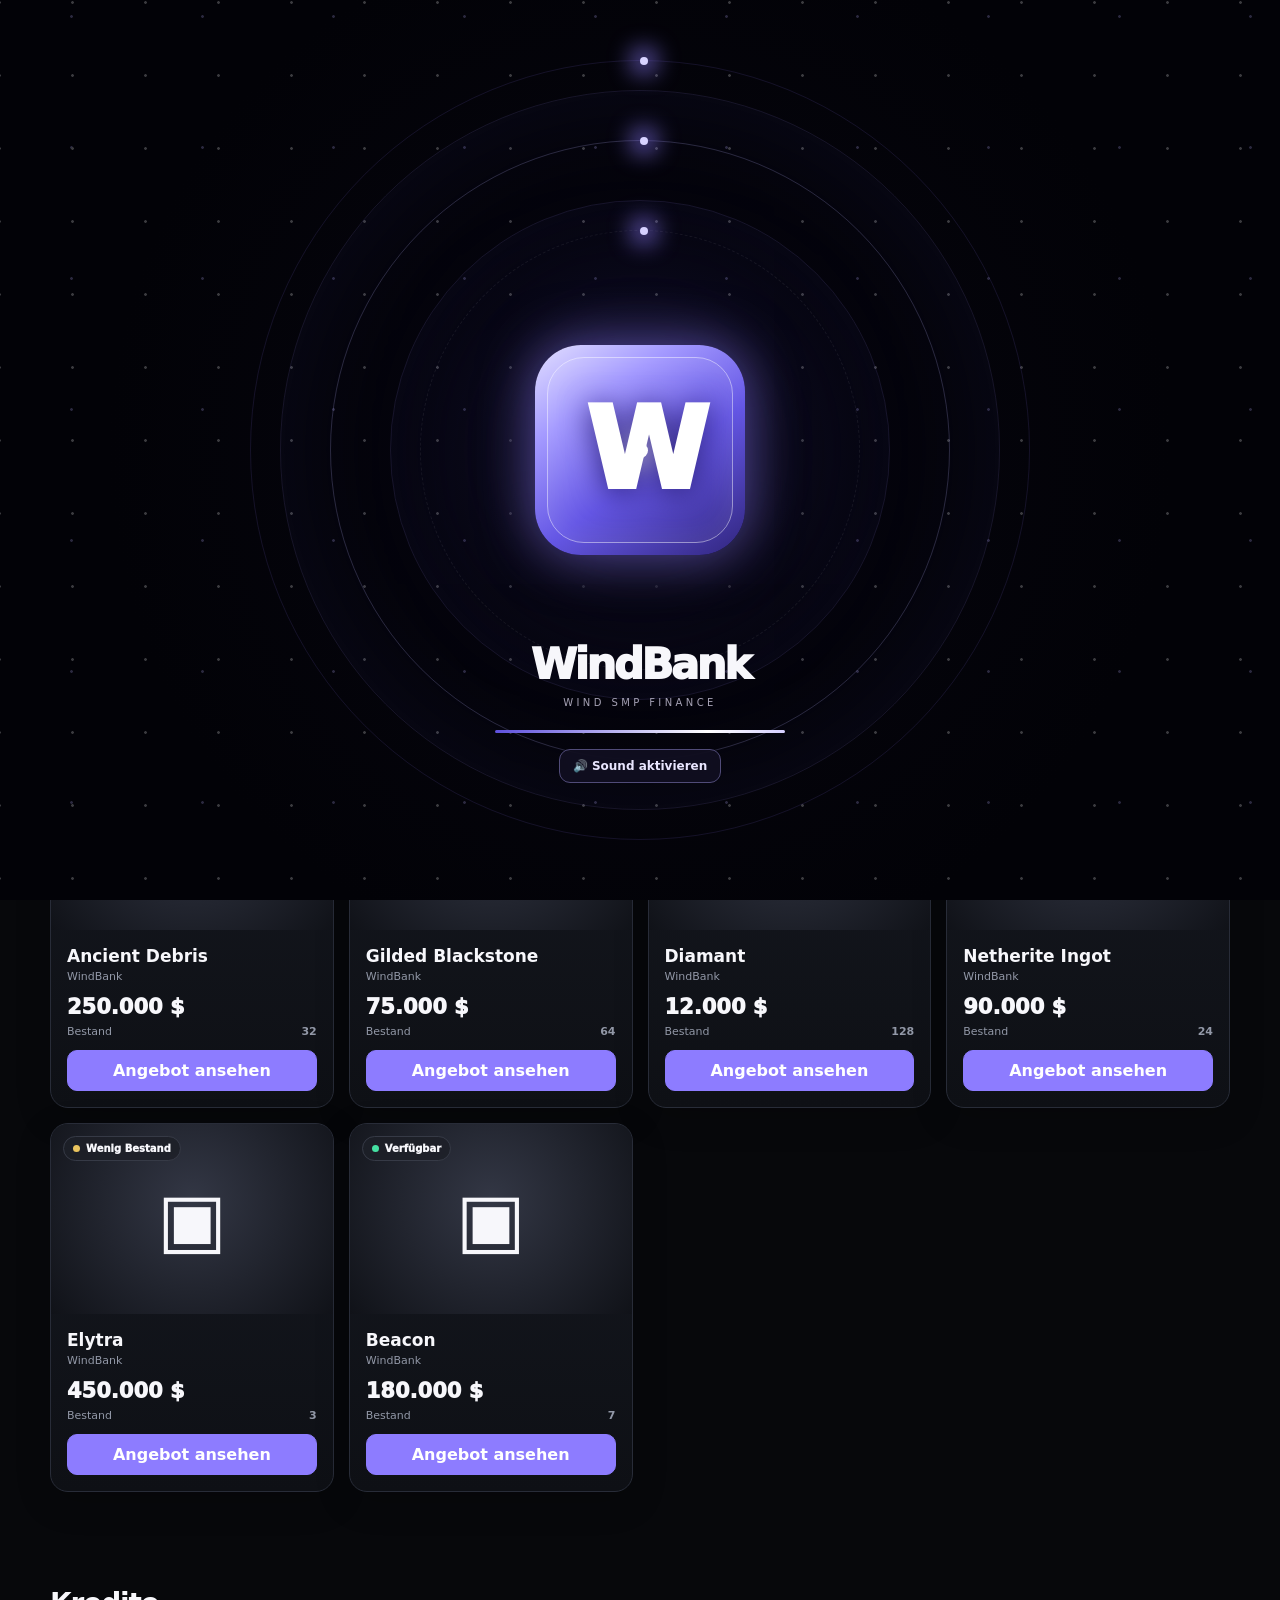
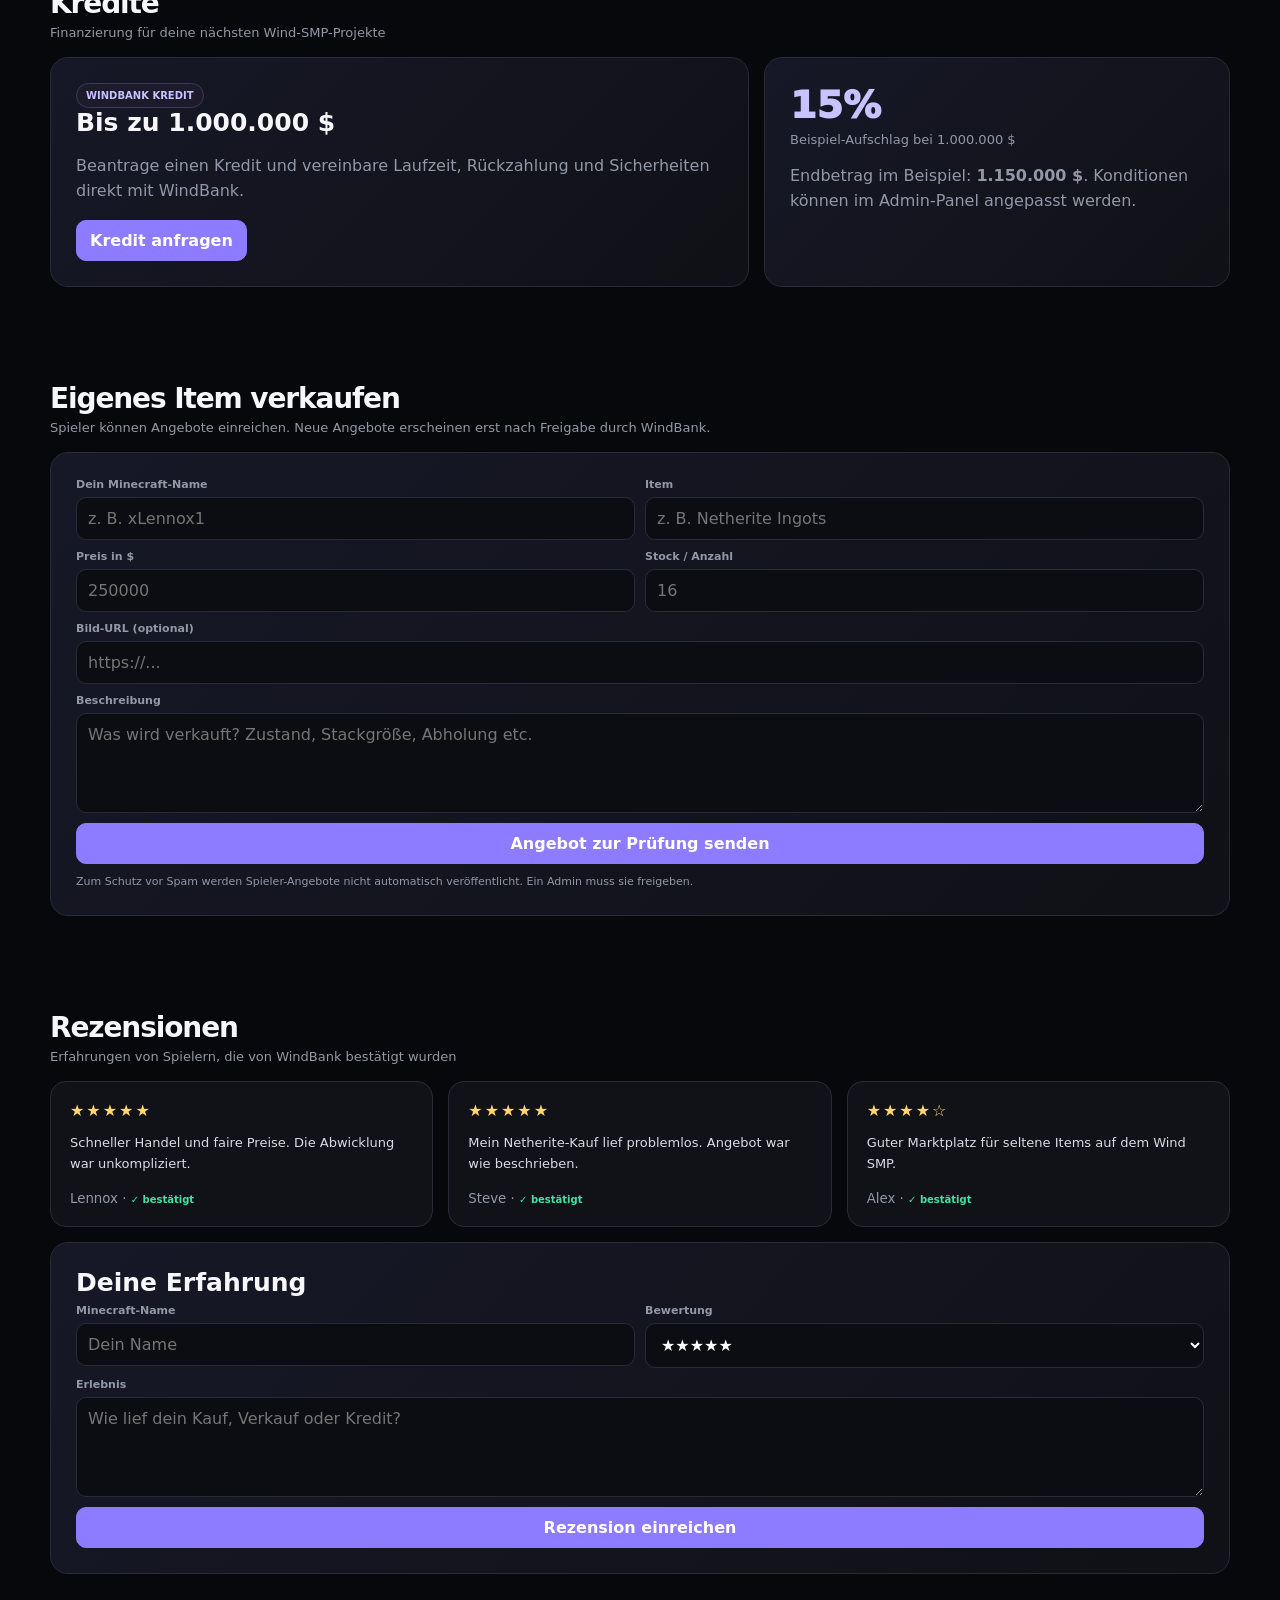
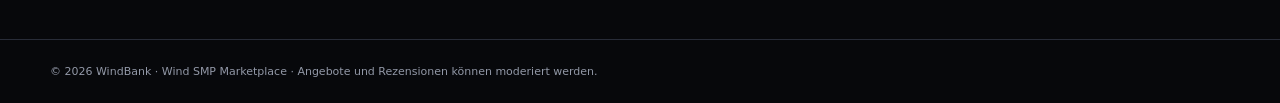
==== commit 48f59100: "Fix duplicate startup sound scripts" ====
--- a/index.html
+++ b/index.html
@@ -75,938 +75,38 @@
 })();
 </script>
 <script>
-(()=>{
-  const btn=document.getElementById('startupSound');
-  let ctx;
-  function tone(freq,start,duration,type='sine',gain=.035){
-    if(!ctx)return;const o=ctx.createOscillator(),g=ctx.createGain();o.type=type;o.frequency.setValueAtTime(freq,start);o.frequency.exponentialRampToValueAtTime(freq*1.8,start+duration);g.gain.setValueAtTime(.0001,start);g.gain.exponentialRampToValueAtTime(gain,start+.03);g.gain.exponentialRampToValueAtTime(.0001,start+duration);o.connect(g).connect(ctx.destination);o.start(start);o.stop(start+duration+.02)
-  }
-  btn?.addEventListener('click',()=>{ctx=ctx||new (window.AudioContext||window.webkitAudioContext)();ctx.resume();const t=ctx.currentTime;tone(90,t,.45,'sine',.06);tone(180,t+.35,.55,'triangle',.04);tone(360,t+.7,.7,'sine',.025);btn.textContent='✓ Sound aktiviert';setTimeout(()=>document.getElementById('startup')?.classList.add('hide'),900)});
-  window.addEventListener('load',()=>setTimeout(()=>document.getElementById('startup')?.classList.add('hide'),4200));
-})();
-</script>
-<script>
-(()=>{
-  const btn=document.getElementById('startupSound');
-  let ctx;
-  function tone(freq,start,duration,type='sine',gain=.035){
-    if(!ctx)return;const o=ctx.createOscillator(),g=ctx.createGain();o.type=type;o.frequency.setValueAtTime(freq,start);o.frequency.exponentialRampToValueAtTime(freq*1.8,start+duration);g.gain.setValueAtTime(.0001,start);g.gain.exponentialRampToValueAtTime(gain,start+.03);g.gain.exponentialRampToValueAtTime(.0001,start+duration);o.connect(g).connect(ctx.destination);o.start(start);o.stop(start+duration+.02)
-  }
-  btn?.addEventListener('click',()=>{ctx=ctx||new (window.AudioContext||window.webkitAudioContext)();ctx.resume();const t=ctx.currentTime;tone(90,t,.45,'sine',.06);tone(180,t+.35,.55,'triangle',.04);tone(360,t+.7,.7,'sine',.025);btn.textContent='✓ Sound aktiviert';setTimeout(()=>document.getElementById('startup')?.classList.add('hide'),900)});
-  window.addEventListener('load',()=>setTimeout(()=>document.getElementById('startup')?.classList.add('hide'),4200));
-})();
-</script>
-<script>
-(()=>{
-  const btn=document.getElementById('startupSound');
-  let ctx;
-  function tone(freq,start,duration,type='sine',gain=.035){
-    if(!ctx)return;const o=ctx.createOscillator(),g=ctx.createGain();o.type=type;o.frequency.setValueAtTime(freq,start);o.frequency.exponentialRampToValueAtTime(freq*1.8,start+duration);g.gain.setValueAtTime(.0001,start);g.gain.exponentialRampToValueAtTime(gain,start+.03);g.gain.exponentialRampToValueAtTime(.0001,start+duration);o.connect(g).connect(ctx.destination);o.start(start);o.stop(start+duration+.02)
-  }
-  btn?.addEventListener('click',()=>{ctx=ctx||new (window.AudioContext||window.webkitAudioContext)();ctx.resume();const t=ctx.currentTime;tone(90,t,.45,'sine',.06);tone(180,t+.35,.55,'triangle',.04);tone(360,t+.7,.7,'sine',.025);btn.textContent='✓ Sound aktiviert';setTimeout(()=>document.getElementById('startup')?.classList.add('hide'),900)});
-  window.addEventListener('load',()=>setTimeout(()=>document.getElementById('startup')?.classList.add('hide'),4200));
-})();
-</script>
-<script>
-(()=>{
-  const btn=document.getElementById('startupSound');
-  let ctx;
-  function tone(freq,start,duration,type='sine',gain=.035){
-    if(!ctx)return;const o=ctx.createOscillator(),g=ctx.createGain();o.type=type;o.frequency.setValueAtTime(freq,start);o.frequency.exponentialRampToValueAtTime(freq*1.8,start+duration);g.gain.setValueAtTime(.0001,start);g.gain.exponentialRampToValueAtTime(gain,start+.03);g.gain.exponentialRampToValueAtTime(.0001,start+duration);o.connect(g).connect(ctx.destination);o.start(start);o.stop(start+duration+.02)
-  }
-  btn?.addEventListener('click',()=>{ctx=ctx||new (window.AudioContext||window.webkitAudioContext)();ctx.resume();const t=ctx.currentTime;tone(90,t,.45,'sine',.06);tone(180,t+.35,.55,'triangle',.04);tone(360,t+.7,.7,'sine',.025);btn.textContent='✓ Sound aktiviert';setTimeout(()=>document.getElementById('startup')?.classList.add('hide'),900)});
-  window.addEventListener('load',()=>setTimeout(()=>document.getElementById('startup')?.classList.add('hide'),4200));
-})();
-</script>
-<script>
-(()=>{
-  const btn=document.getElementById('startupSound');
-  let ctx;
-  function tone(freq,start,duration,type='sine',gain=.035){
-    if(!ctx)return;const o=ctx.createOscillator(),g=ctx.createGain();o.type=type;o.frequency.setValueAtTime(freq,start);o.frequency.exponentialRampToValueAtTime(freq*1.8,start+duration);g.gain.setValueAtTime(.0001,start);g.gain.exponentialRampToValueAtTime(gain,start+.03);g.gain.exponentialRampToValueAtTime(.0001,start+duration);o.connect(g).connect(ctx.destination);o.start(start);o.stop(start+duration+.02)
-  }
-  btn?.addEventListener('click',()=>{ctx=ctx||new (window.AudioContext||window.webkitAudioContext)();ctx.resume();const t=ctx.currentTime;tone(90,t,.45,'sine',.06);tone(180,t+.35,.55,'triangle',.04);tone(360,t+.7,.7,'sine',.025);btn.textContent='✓ Sound aktiviert';setTimeout(()=>document.getElementById('startup')?.classList.add('hide'),900)});
-  window.addEventListener('load',()=>setTimeout(()=>document.getElementById('startup')?.classList.add('hide'),4200));
-})();
-</script>
-<script>
-(()=>{
-  const btn=document.getElementById('startupSound');
-  let ctx;
-  function tone(freq,start,duration,type='sine',gain=.035){
-    if(!ctx)return;const o=ctx.createOscillator(),g=ctx.createGain();o.type=type;o.frequency.setValueAtTime(freq,start);o.frequency.exponentialRampToValueAtTime(freq*1.8,start+duration);g.gain.setValueAtTime(.0001,start);g.gain.exponentialRampToValueAtTime(gain,start+.03);g.gain.exponentialRampToValueAtTime(.0001,start+duration);o.connect(g).connect(ctx.destination);o.start(start);o.stop(start+duration+.02)
-  }
-  btn?.addEventListener('click',()=>{ctx=ctx||new (window.AudioContext||window.webkitAudioContext)();ctx.resume();const t=ctx.currentTime;tone(90,t,.45,'sine',.06);tone(180,t+.35,.55,'triangle',.04);tone(360,t+.7,.7,'sine',.025);btn.textContent='✓ Sound aktiviert';setTimeout(()=>document.getElementById('startup')?.classList.add('hide'),900)});
-  window.addEventListener('load',()=>setTimeout(()=>document.getElementById('startup')?.classList.add('hide'),4200));
-})();
-</script>
-<script>
-(()=>{
-  const btn=document.getElementById('startupSound');
-  let ctx;
-  function tone(freq,start,duration,type='sine',gain=.035){
-    if(!ctx)return;const o=ctx.createOscillator(),g=ctx.createGain();o.type=type;o.frequency.setValueAtTime(freq,start);o.frequency.exponentialRampToValueAtTime(freq*1.8,start+duration);g.gain.setValueAtTime(.0001,start);g.gain.exponentialRampToValueAtTime(gain,start+.03);g.gain.exponentialRampToValueAtTime(.0001,start+duration);o.connect(g).connect(ctx.destination);o.start(start);o.stop(start+duration+.02)
-  }
-  btn?.addEventListener('click',()=>{ctx=ctx||new (window.AudioContext||window.webkitAudioContext)();ctx.resume();const t=ctx.currentTime;tone(90,t,.45,'sine',.06);tone(180,t+.35,.55,'triangle',.04);tone(360,t+.7,.7,'sine',.025);btn.textContent='✓ Sound aktiviert';setTimeout(()=>document.getElementById('startup')?.classList.add('hide'),900)});
-  window.addEventListener('load',()=>setTimeout(()=>document.getElementById('startup')?.classList.add('hide'),4200));
-})();
-</script>
-<script>
-(()=>{
-  const btn=document.getElementById('startupSound');
-  let ctx;
-  function tone(freq,start,duration,type='sine',gain=.035){
-    if(!ctx)return;const o=ctx.createOscillator(),g=ctx.createGain();o.type=type;o.frequency.setValueAtTime(freq,start);o.frequency.exponentialRampToValueAtTime(freq*1.8,start+duration);g.gain.setValueAtTime(.0001,start);g.gain.exponentialRampToValueAtTime(gain,start+.03);g.gain.exponentialRampToValueAtTime(.0001,start+duration);o.connect(g).connect(ctx.destination);o.start(start);o.stop(start+duration+.02)
-  }
-  btn?.addEventListener('click',()=>{ctx=ctx||new (window.AudioContext||window.webkitAudioContext)();ctx.resume();const t=ctx.currentTime;tone(90,t,.45,'sine',.06);tone(180,t+.35,.55,'triangle',.04);tone(360,t+.7,.7,'sine',.025);btn.textContent='✓ Sound aktiviert';setTimeout(()=>document.getElementById('startup')?.classList.add('hide'),900)});
-  window.addEventListener('load',()=>setTimeout(()=>document.getElementById('startup')?.classList.add('hide'),4200));
-})();
-</script>
-<script>
-(()=>{
-  const btn=document.getElementById('startupSound');
-  let ctx;
-  function tone(freq,start,duration,type='sine',gain=.035){
-    if(!ctx)return;const o=ctx.createOscillator(),g=ctx.createGain();o.type=type;o.frequency.setValueAtTime(freq,start);o.frequency.exponentialRampToValueAtTime(freq*1.8,start+duration);g.gain.setValueAtTime(.0001,start);g.gain.exponentialRampToValueAtTime(gain,start+.03);g.gain.exponentialRampToValueAtTime(.0001,start+duration);o.connect(g).connect(ctx.destination);o.start(start);o.stop(start+duration+.02)
-  }
-  btn?.addEventListener('click',()=>{ctx=ctx||new (window.AudioContext||window.webkitAudioContext)();ctx.resume();const t=ctx.currentTime;tone(90,t,.45,'sine',.06);tone(180,t+.35,.55,'triangle',.04);tone(360,t+.7,.7,'sine',.025);btn.textContent='✓ Sound aktiviert';setTimeout(()=>document.getElementById('startup')?.classList.add('hide'),900)});
-  window.addEventListener('load',()=>setTimeout(()=>document.getElementById('startup')?.classList.add('hide'),4200));
-})();
-</script>
-<script>
-(()=>{
-  const btn=document.getElementById('startupSound');
-  let ctx;
-  function tone(freq,start,duration,type='sine',gain=.035){
-    if(!ctx)return;const o=ctx.createOscillator(),g=ctx.createGain();o.type=type;o.frequency.setValueAtTime(freq,start);o.frequency.exponentialRampToValueAtTime(freq*1.8,start+duration);g.gain.setValueAtTime(.0001,start);g.gain.exponentialRampToValueAtTime(gain,start+.03);g.gain.exponentialRampToValueAtTime(.0001,start+duration);o.connect(g).connect(ctx.destination);o.start(start);o.stop(start+duration+.02)
-  }
-  btn?.addEventListener('click',()=>{ctx=ctx||new (window.AudioContext||window.webkitAudioContext)();ctx.resume();const t=ctx.currentTime;tone(90,t,.45,'sine',.06);tone(180,t+.35,.55,'triangle',.04);tone(360,t+.7,.7,'sine',.025);btn.textContent='✓ Sound aktiviert';setTimeout(()=>document.getElementById('startup')?.classList.add('hide'),900)});
-  window.addEventListener('load',()=>setTimeout(()=>document.getElementById('startup')?.classList.add('hide'),4200));
-})();
-</script>
-<script>
-(()=>{
-  const btn=document.getElementById('startupSound');
-  let ctx;
-  function tone(freq,start,duration,type='sine',gain=.035){
-    if(!ctx)return;const o=ctx.createOscillator(),g=ctx.createGain();o.type=type;o.frequency.setValueAtTime(freq,start);o.frequency.exponentialRampToValueAtTime(freq*1.8,start+duration);g.gain.setValueAtTime(.0001,start);g.gain.exponentialRampToValueAtTime(gain,start+.03);g.gain.exponentialRampToValueAtTime(.0001,start+duration);o.connect(g).connect(ctx.destination);o.start(start);o.stop(start+duration+.02)
-  }
-  btn?.addEventListener('click',()=>{ctx=ctx||new (window.AudioContext||window.webkitAudioContext)();ctx.resume();const t=ctx.currentTime;tone(90,t,.45,'sine',.06);tone(180,t+.35,.55,'triangle',.04);tone(360,t+.7,.7,'sine',.025);btn.textContent='✓ Sound aktiviert';setTimeout(()=>document.getElementById('startup')?.classList.add('hide'),900)});
-  window.addEventListener('load',()=>setTimeout(()=>document.getElementById('startup')?.classList.add('hide'),4200));
-})();
-</script>
-<script>
-(()=>{
-  const btn=document.getElementById('startupSound');
-  let ctx;
-  function tone(freq,start,duration,type='sine',gain=.035){
-    if(!ctx)return;const o=ctx.createOscillator(),g=ctx.createGain();o.type=type;o.frequency.setValueAtTime(freq,start);o.frequency.exponentialRampToValueAtTime(freq*1.8,start+duration);g.gain.setValueAtTime(.0001,start);g.gain.exponentialRampToValueAtTime(gain,start+.03);g.gain.exponentialRampToValueAtTime(.0001,start+duration);o.connect(g).connect(ctx.destination);o.start(start);o.stop(start+duration+.02)
-  }
-  btn?.addEventListener('click',()=>{ctx=ctx||new (window.AudioContext||window.webkitAudioContext)();ctx.resume();const t=ctx.currentTime;tone(90,t,.45,'sine',.06);tone(180,t+.35,.55,'triangle',.04);tone(360,t+.7,.7,'sine',.025);btn.textContent='✓ Sound aktiviert';setTimeout(()=>document.getElementById('startup')?.classList.add('hide'),900)});
-  window.addEventListener('load',()=>setTimeout(()=>document.getElementById('startup')?.classList.add('hide'),4200));
-})();
-</script>
-<script>
-(()=>{
-  const btn=document.getElementById('startupSound');
-  let ctx;
-  function tone(freq,start,duration,type='sine',gain=.035){
-    if(!ctx)return;const o=ctx.createOscillator(),g=ctx.createGain();o.type=type;o.frequency.setValueAtTime(freq,start);o.frequency.exponentialRampToValueAtTime(freq*1.8,start+duration);g.gain.setValueAtTime(.0001,start);g.gain.exponentialRampToValueAtTime(gain,start+.03);g.gain.exponentialRampToValueAtTime(.0001,start+duration);o.connect(g).connect(ctx.destination);o.start(start);o.stop(start+duration+.02)
-  }
-  btn?.addEventListener('click',()=>{ctx=ctx||new (window.AudioContext||window.webkitAudioContext)();ctx.resume();const t=ctx.currentTime;tone(90,t,.45,'sine',.06);tone(180,t+.35,.55,'triangle',.04);tone(360,t+.7,.7,'sine',.025);btn.textContent='✓ Sound aktiviert';setTimeout(()=>document.getElementById('startup')?.classList.add('hide'),900)});
-  window.addEventListener('load',()=>setTimeout(()=>document.getElementById('startup')?.classList.add('hide'),4200));
-})();
-</script>
-<script>
-(()=>{
-  const btn=document.getElementById('startupSound');
-  let ctx;
-  function tone(freq,start,duration,type='sine',gain=.035){
-    if(!ctx)return;const o=ctx.createOscillator(),g=ctx.createGain();o.type=type;o.frequency.setValueAtTime(freq,start);o.frequency.exponentialRampToValueAtTime(freq*1.8,start+duration);g.gain.setValueAtTime(.0001,start);g.gain.exponentialRampToValueAtTime(gain,start+.03);g.gain.exponentialRampToValueAtTime(.0001,start+duration);o.connect(g).connect(ctx.destination);o.start(start);o.stop(start+duration+.02)
-  }
-  btn?.addEventListener('click',()=>{ctx=ctx||new (window.AudioContext||window.webkitAudioContext)();ctx.resume();const t=ctx.currentTime;tone(90,t,.45,'sine',.06);tone(180,t+.35,.55,'triangle',.04);tone(360,t+.7,.7,'sine',.025);btn.textContent='✓ Sound aktiviert';setTimeout(()=>document.getElementById('startup')?.classList.add('hide'),900)});
-  window.addEventListener('load',()=>setTimeout(()=>document.getElementById('startup')?.classList.add('hide'),4200));
-})();
-</script>
-<script>
-(()=>{
-  const btn=document.getElementById('startupSound');
-  let ctx;
-  function tone(freq,start,duration,type='sine',gain=.035){
-    if(!ctx)return;const o=ctx.createOscillator(),g=ctx.createGain();o.type=type;o.frequency.setValueAtTime(freq,start);o.frequency.exponentialRampToValueAtTime(freq*1.8,start+duration);g.gain.setValueAtTime(.0001,start);g.gain.exponentialRampToValueAtTime(gain,start+.03);g.gain.exponentialRampToValueAtTime(.0001,start+duration);o.connect(g).connect(ctx.destination);o.start(start);o.stop(start+duration+.02)
-  }
-  btn?.addEventListener('click',()=>{ctx=ctx||new (window.AudioContext||window.webkitAudioContext)();ctx.resume();const t=ctx.currentTime;tone(90,t,.45,'sine',.06);tone(180,t+.35,.55,'triangle',.04);tone(360,t+.7,.7,'sine',.025);btn.textContent='✓ Sound aktiviert';setTimeout(()=>document.getElementById('startup')?.classList.add('hide'),900)});
-  window.addEventListener('load',()=>setTimeout(()=>document.getElementById('startup')?.classList.add('hide'),4200));
-})();
-</script>
-<script>
-(()=>{
-  const btn=document.getElementById('startupSound');
-  let ctx;
-  function tone(freq,start,duration,type='sine',gain=.035){
-    if(!ctx)return;const o=ctx.createOscillator(),g=ctx.createGain();o.type=type;o.frequency.setValueAtTime(freq,start);o.frequency.exponentialRampToValueAtTime(freq*1.8,start+duration);g.gain.setValueAtTime(.0001,start);g.gain.exponentialRampToValueAtTime(gain,start+.03);g.gain.exponentialRampToValueAtTime(.0001,start+duration);o.connect(g).connect(ctx.destination);o.start(start);o.stop(start+duration+.02)
-  }
-  btn?.addEventListener('click',()=>{ctx=ctx||new (window.AudioContext||window.webkitAudioContext)();ctx.resume();const t=ctx.currentTime;tone(90,t,.45,'sine',.06);tone(180,t+.35,.55,'triangle',.04);tone(360,t+.7,.7,'sine',.025);btn.textContent='✓ Sound aktiviert';setTimeout(()=>document.getElementById('startup')?.classList.add('hide'),900)});
-  window.addEventListener('load',()=>setTimeout(()=>document.getElementById('startup')?.classList.add('hide'),4200));
-})();
-</script>
-<script>
-(()=>{
-  const btn=document.getElementById('startupSound');
-  let ctx;
-  function tone(freq,start,duration,type='sine',gain=.035){
-    if(!ctx)return;const o=ctx.createOscillator(),g=ctx.createGain();o.type=type;o.frequency.setValueAtTime(freq,start);o.frequency.exponentialRampToValueAtTime(freq*1.8,start+duration);g.gain.setValueAtTime(.0001,start);g.gain.exponentialRampToValueAtTime(gain,start+.03);g.gain.exponentialRampToValueAtTime(.0001,start+duration);o.connect(g).connect(ctx.destination);o.start(start);o.stop(start+duration+.02)
-  }
-  btn?.addEventListener('click',()=>{ctx=ctx||new (window.AudioContext||window.webkitAudioContext)();ctx.resume();const t=ctx.currentTime;tone(90,t,.45,'sine',.06);tone(180,t+.35,.55,'triangle',.04);tone(360,t+.7,.7,'sine',.025);btn.textContent='✓ Sound aktiviert';setTimeout(()=>document.getElementById('startup')?.classList.add('hide'),900)});
-  window.addEventListener('load',()=>setTimeout(()=>document.getElementById('startup')?.classList.add('hide'),4200));
-})();
-</script>
-<script>
-(()=>{
-  const btn=document.getElementById('startupSound');
-  let ctx;
-  function tone(freq,start,duration,type='sine',gain=.035){
-    if(!ctx)return;const o=ctx.createOscillator(),g=ctx.createGain();o.type=type;o.frequency.setValueAtTime(freq,start);o.frequency.exponentialRampToValueAtTime(freq*1.8,start+duration);g.gain.setValueAtTime(.0001,start);g.gain.exponentialRampToValueAtTime(gain,start+.03);g.gain.exponentialRampToValueAtTime(.0001,start+duration);o.connect(g).connect(ctx.destination);o.start(start);o.stop(start+duration+.02)
-  }
-  btn?.addEventListener('click',()=>{ctx=ctx||new (window.AudioContext||window.webkitAudioContext)();ctx.resume();const t=ctx.currentTime;tone(90,t,.45,'sine',.06);tone(180,t+.35,.55,'triangle',.04);tone(360,t+.7,.7,'sine',.025);btn.textContent='✓ Sound aktiviert';setTimeout(()=>document.getElementById('startup')?.classList.add('hide'),900)});
-  window.addEventListener('load',()=>setTimeout(()=>document.getElementById('startup')?.classList.add('hide'),4200));
-})();
-</script>
-<script>
-(()=>{
-  const btn=document.getElementById('startupSound');
-  let ctx;
-  function tone(freq,start,duration,type='sine',gain=.035){
-    if(!ctx)return;const o=ctx.createOscillator(),g=ctx.createGain();o.type=type;o.frequency.setValueAtTime(freq,start);o.frequency.exponentialRampToValueAtTime(freq*1.8,start+duration);g.gain.setValueAtTime(.0001,start);g.gain.exponentialRampToValueAtTime(gain,start+.03);g.gain.exponentialRampToValueAtTime(.0001,start+duration);o.connect(g).connect(ctx.destination);o.start(start);o.stop(start+duration+.02)
-  }
-  btn?.addEventListener('click',()=>{ctx=ctx||new (window.AudioContext||window.webkitAudioContext)();ctx.resume();const t=ctx.currentTime;tone(90,t,.45,'sine',.06);tone(180,t+.35,.55,'triangle',.04);tone(360,t+.7,.7,'sine',.025);btn.textContent='✓ Sound aktiviert';setTimeout(()=>document.getElementById('startup')?.classList.add('hide'),900)});
-  window.addEventListener('load',()=>setTimeout(()=>document.getElementById('startup')?.classList.add('hide'),4200));
-})();
-</script>
-<script>
-(()=>{
-  const btn=document.getElementById('startupSound');
-  let ctx;
-  function tone(freq,start,duration,type='sine',gain=.035){
-    if(!ctx)return;const o=ctx.createOscillator(),g=ctx.createGain();o.type=type;o.frequency.setValueAtTime(freq,start);o.frequency.exponentialRampToValueAtTime(freq*1.8,start+duration);g.gain.setValueAtTime(.0001,start);g.gain.exponentialRampToValueAtTime(gain,start+.03);g.gain.exponentialRampToValueAtTime(.0001,start+duration);o.connect(g).connect(ctx.destination);o.start(start);o.stop(start+duration+.02)
-  }
-  btn?.addEventListener('click',()=>{ctx=ctx||new (window.AudioContext||window.webkitAudioContext)();ctx.resume();const t=ctx.currentTime;tone(90,t,.45,'sine',.06);tone(180,t+.35,.55,'triangle',.04);tone(360,t+.7,.7,'sine',.025);btn.textContent='✓ Sound aktiviert';setTimeout(()=>document.getElementById('startup')?.classList.add('hide'),900)});
-  window.addEventListener('load',()=>setTimeout(()=>document.getElementById('startup')?.classList.add('hide'),4200));
-})();
-</script>
-<script>
-(()=>{
-  const btn=document.getElementById('startupSound');
-  let ctx;
-  function tone(freq,start,duration,type='sine',gain=.035){
-    if(!ctx)return;const o=ctx.createOscillator(),g=ctx.createGain();o.type=type;o.frequency.setValueAtTime(freq,start);o.frequency.exponentialRampToValueAtTime(freq*1.8,start+duration);g.gain.setValueAtTime(.0001,start);g.gain.exponentialRampToValueAtTime(gain,start+.03);g.gain.exponentialRampToValueAtTime(.0001,start+duration);o.connect(g).connect(ctx.destination);o.start(start);o.stop(start+duration+.02)
-  }
-  btn?.addEventListener('click',()=>{ctx=ctx||new (window.AudioContext||window.webkitAudioContext)();ctx.resume();const t=ctx.currentTime;tone(90,t,.45,'sine',.06);tone(180,t+.35,.55,'triangle',.04);tone(360,t+.7,.7,'sine',.025);btn.textContent='✓ Sound aktiviert';setTimeout(()=>document.getElementById('startup')?.classList.add('hide'),900)});
-  window.addEventListener('load',()=>setTimeout(()=>document.getElementById('startup')?.classList.add('hide'),4200));
-})();
-</script>
-<script>
-(()=>{
-  const btn=document.getElementById('startupSound');
-  let ctx;
-  function tone(freq,start,duration,type='sine',gain=.035){
-    if(!ctx)return;const o=ctx.createOscillator(),g=ctx.createGain();o.type=type;o.frequency.setValueAtTime(freq,start);o.frequency.exponentialRampToValueAtTime(freq*1.8,start+duration);g.gain.setValueAtTime(.0001,start);g.gain.exponentialRampToValueAtTime(gain,start+.03);g.gain.exponentialRampToValueAtTime(.0001,start+duration);o.connect(g).connect(ctx.destination);o.start(start);o.stop(start+duration+.02)
-  }
-  btn?.addEventListener('click',()=>{ctx=ctx||new (window.AudioContext||window.webkitAudioContext)();ctx.resume();const t=ctx.currentTime;tone(90,t,.45,'sine',.06);tone(180,t+.35,.55,'triangle',.04);tone(360,t+.7,.7,'sine',.025);btn.textContent='✓ Sound aktiviert';setTimeout(()=>document.getElementById('startup')?.classList.add('hide'),900)});
-  window.addEventListener('load',()=>setTimeout(()=>document.getElementById('startup')?.classList.add('hide'),4200));
-})();
-</script>
-<script>
-(()=>{
-  const btn=document.getElementById('startupSound');
-  let ctx;
-  function tone(freq,start,duration,type='sine',gain=.035){
-    if(!ctx)return;const o=ctx.createOscillator(),g=ctx.createGain();o.type=type;o.frequency.setValueAtTime(freq,start);o.frequency.exponentialRampToValueAtTime(freq*1.8,start+duration);g.gain.setValueAtTime(.0001,start);g.gain.exponentialRampToValueAtTime(gain,start+.03);g.gain.exponentialRampToValueAtTime(.0001,start+duration);o.connect(g).connect(ctx.destination);o.start(start);o.stop(start+duration+.02)
-  }
-  btn?.addEventListener('click',()=>{ctx=ctx||new (window.AudioContext||window.webkitAudioContext)();ctx.resume();const t=ctx.currentTime;tone(90,t,.45,'sine',.06);tone(180,t+.35,.55,'triangle',.04);tone(360,t+.7,.7,'sine',.025);btn.textContent='✓ Sound aktiviert';setTimeout(()=>document.getElementById('startup')?.classList.add('hide'),900)});
-  window.addEventListener('load',()=>setTimeout(()=>document.getElementById('startup')?.classList.add('hide'),4200));
-})();
-</script>
-<script>
-(()=>{
-  const btn=document.getElementById('startupSound');
-  let ctx;
-  function tone(freq,start,duration,type='sine',gain=.035){
-    if(!ctx)return;const o=ctx.createOscillator(),g=ctx.createGain();o.type=type;o.frequency.setValueAtTime(freq,start);o.frequency.exponentialRampToValueAtTime(freq*1.8,start+duration);g.gain.setValueAtTime(.0001,start);g.gain.exponentialRampToValueAtTime(gain,start+.03);g.gain.exponentialRampToValueAtTime(.0001,start+duration);o.connect(g).connect(ctx.destination);o.start(start);o.stop(start+duration+.02)
-  }
-  btn?.addEventListener('click',()=>{ctx=ctx||new (window.AudioContext||window.webkitAudioContext)();ctx.resume();const t=ctx.currentTime;tone(90,t,.45,'sine',.06);tone(180,t+.35,.55,'triangle',.04);tone(360,t+.7,.7,'sine',.025);btn.textContent='✓ Sound aktiviert';setTimeout(()=>document.getElementById('startup')?.classList.add('hide'),900)});
-  window.addEventListener('load',()=>setTimeout(()=>document.getElementById('startup')?.classList.add('hide'),4200));
-})();
-</script>
-<script>
-(()=>{
-  const btn=document.getElementById('startupSound');
-  let ctx;
-  function tone(freq,start,duration,type='sine',gain=.035){
-    if(!ctx)return;const o=ctx.createOscillator(),g=ctx.createGain();o.type=type;o.frequency.setValueAtTime(freq,start);o.frequency.exponentialRampToValueAtTime(freq*1.8,start+duration);g.gain.setValueAtTime(.0001,start);g.gain.exponentialRampToValueAtTime(gain,start+.03);g.gain.exponentialRampToValueAtTime(.0001,start+duration);o.connect(g).connect(ctx.destination);o.start(start);o.stop(start+duration+.02)
-  }
-  btn?.addEventListener('click',()=>{ctx=ctx||new (window.AudioContext||window.webkitAudioContext)();ctx.resume();const t=ctx.currentTime;tone(90,t,.45,'sine',.06);tone(180,t+.35,.55,'triangle',.04);tone(360,t+.7,.7,'sine',.025);btn.textContent='✓ Sound aktiviert';setTimeout(()=>document.getElementById('startup')?.classList.add('hide'),900)});
-  window.addEventListener('load',()=>setTimeout(()=>document.getElementById('startup')?.classList.add('hide'),4200));
-})();
-</script>
-<script>
-(()=>{
-  const btn=document.getElementById('startupSound');
-  let ctx;
-  function tone(freq,start,duration,type='sine',gain=.035){
-    if(!ctx)return;const o=ctx.createOscillator(),g=ctx.createGain();o.type=type;o.frequency.setValueAtTime(freq,start);o.frequency.exponentialRampToValueAtTime(freq*1.8,start+duration);g.gain.setValueAtTime(.0001,start);g.gain.exponentialRampToValueAtTime(gain,start+.03);g.gain.exponentialRampToValueAtTime(.0001,start+duration);o.connect(g).connect(ctx.destination);o.start(start);o.stop(start+duration+.02)
-  }
-  btn?.addEventListener('click',()=>{ctx=ctx||new (window.AudioContext||window.webkitAudioContext)();ctx.resume();const t=ctx.currentTime;tone(90,t,.45,'sine',.06);tone(180,t+.35,.55,'triangle',.04);tone(360,t+.7,.7,'sine',.025);btn.textContent='✓ Sound aktiviert';setTimeout(()=>document.getElementById('startup')?.classList.add('hide'),900)});
-  window.addEventListener('load',()=>setTimeout(()=>document.getElementById('startup')?.classList.add('hide'),4200));
-})();
-</script>
-<script>
-(()=>{
-  const btn=document.getElementById('startupSound');
-  let ctx;
-  function tone(freq,start,duration,type='sine',gain=.035){
-    if(!ctx)return;const o=ctx.createOscillator(),g=ctx.createGain();o.type=type;o.frequency.setValueAtTime(freq,start);o.frequency.exponentialRampToValueAtTime(freq*1.8,start+duration);g.gain.setValueAtTime(.0001,start);g.gain.exponentialRampToValueAtTime(gain,start+.03);g.gain.exponentialRampToValueAtTime(.0001,start+duration);o.connect(g).connect(ctx.destination);o.start(start);o.stop(start+duration+.02)
-  }
-  btn?.addEventListener('click',()=>{ctx=ctx||new (window.AudioContext||window.webkitAudioContext)();ctx.resume();const t=ctx.currentTime;tone(90,t,.45,'sine',.06);tone(180,t+.35,.55,'triangle',.04);tone(360,t+.7,.7,'sine',.025);btn.textContent='✓ Sound aktiviert';setTimeout(()=>document.getElementById('startup')?.classList.add('hide'),900)});
-  window.addEventListener('load',()=>setTimeout(()=>document.getElementById('startup')?.classList.add('hide'),4200));
-})();
-</script>
-<script>
-(()=>{
-  const btn=document.getElementById('startupSound');
-  let ctx;
-  function tone(freq,start,duration,type='sine',gain=.035){
-    if(!ctx)return;const o=ctx.createOscillator(),g=ctx.createGain();o.type=type;o.frequency.setValueAtTime(freq,start);o.frequency.exponentialRampToValueAtTime(freq*1.8,start+duration);g.gain.setValueAtTime(.0001,start);g.gain.exponentialRampToValueAtTime(gain,start+.03);g.gain.exponentialRampToValueAtTime(.0001,start+duration);o.connect(g).connect(ctx.destination);o.start(start);o.stop(start+duration+.02)
-  }
-  btn?.addEventListener('click',()=>{ctx=ctx||new (window.AudioContext||window.webkitAudioContext)();ctx.resume();const t=ctx.currentTime;tone(90,t,.45,'sine',.06);tone(180,t+.35,.55,'triangle',.04);tone(360,t+.7,.7,'sine',.025);btn.textContent='✓ Sound aktiviert';setTimeout(()=>document.getElementById('startup')?.classList.add('hide'),900)});
-  window.addEventListener('load',()=>setTimeout(()=>document.getElementById('startup')?.classList.add('hide'),4200));
-})();
-</script>
-<script>
-(()=>{
-  const btn=document.getElementById('startupSound');
-  let ctx;
-  function tone(freq,start,duration,type='sine',gain=.035){
-    if(!ctx)return;const o=ctx.createOscillator(),g=ctx.createGain();o.type=type;o.frequency.setValueAtTime(freq,start);o.frequency.exponentialRampToValueAtTime(freq*1.8,start+duration);g.gain.setValueAtTime(.0001,start);g.gain.exponentialRampToValueAtTime(gain,start+.03);g.gain.exponentialRampToValueAtTime(.0001,start+duration);o.connect(g).connect(ctx.destination);o.start(start);o.stop(start+duration+.02)
-  }
-  btn?.addEventListener('click',()=>{ctx=ctx||new (window.AudioContext||window.webkitAudioContext)();ctx.resume();const t=ctx.currentTime;tone(90,t,.45,'sine',.06);tone(180,t+.35,.55,'triangle',.04);tone(360,t+.7,.7,'sine',.025);btn.textContent='✓ Sound aktiviert';setTimeout(()=>document.getElementById('startup')?.classList.add('hide'),900)});
-  window.addEventListener('load',()=>setTimeout(()=>document.getElementById('startup')?.classList.add('hide'),4200));
-})();
-</script>
-<script>
-(()=>{
-  const btn=document.getElementById('startupSound');
-  let ctx;
-  function tone(freq,start,duration,type='sine',gain=.035){
-    if(!ctx)return;const o=ctx.createOscillator(),g=ctx.createGain();o.type=type;o.frequency.setValueAtTime(freq,start);o.frequency.exponentialRampToValueAtTime(freq*1.8,start+duration);g.gain.setValueAtTime(.0001,start);g.gain.exponentialRampToValueAtTime(gain,start+.03);g.gain.exponentialRampToValueAtTime(.0001,start+duration);o.connect(g).connect(ctx.destination);o.start(start);o.stop(start+duration+.02)
-  }
-  btn?.addEventListener('click',()=>{ctx=ctx||new (window.AudioContext||window.webkitAudioContext)();ctx.resume();const t=ctx.currentTime;tone(90,t,.45,'sine',.06);tone(180,t+.35,.55,'triangle',.04);tone(360,t+.7,.7,'sine',.025);btn.textContent='✓ Sound aktiviert';setTimeout(()=>document.getElementById('startup')?.classList.add('hide'),900)});
-  window.addEventListener('load',()=>setTimeout(()=>document.getElementById('startup')?.classList.add('hide'),4200));
-})();
-</script>
-<script>
-(()=>{
-  const btn=document.getElementById('startupSound');
-  let ctx;
-  function tone(freq,start,duration,type='sine',gain=.035){
-    if(!ctx)return;const o=ctx.createOscillator(),g=ctx.createGain();o.type=type;o.frequency.setValueAtTime(freq,start);o.frequency.exponentialRampToValueAtTime(freq*1.8,start+duration);g.gain.setValueAtTime(.0001,start);g.gain.exponentialRampToValueAtTime(gain,start+.03);g.gain.exponentialRampToValueAtTime(.0001,start+duration);o.connect(g).connect(ctx.destination);o.start(start);o.stop(start+duration+.02)
-  }
-  btn?.addEventListener('click',()=>{ctx=ctx||new (window.AudioContext||window.webkitAudioContext)();ctx.resume();const t=ctx.currentTime;tone(90,t,.45,'sine',.06);tone(180,t+.35,.55,'triangle',.04);tone(360,t+.7,.7,'sine',.025);btn.textContent='✓ Sound aktiviert';setTimeout(()=>document.getElementById('startup')?.classList.add('hide'),900)});
-  window.addEventListener('load',()=>setTimeout(()=>document.getElementById('startup')?.classList.add('hide'),4200));
-})();
-</script>
-<script>
-(()=>{
-  const btn=document.getElementById('startupSound');
-  let ctx;
-  function tone(freq,start,duration,type='sine',gain=.035){
-    if(!ctx)return;const o=ctx.createOscillator(),g=ctx.createGain();o.type=type;o.frequency.setValueAtTime(freq,start);o.frequency.exponentialRampToValueAtTime(freq*1.8,start+duration);g.gain.setValueAtTime(.0001,start);g.gain.exponentialRampToValueAtTime(gain,start+.03);g.gain.exponentialRampToValueAtTime(.0001,start+duration);o.connect(g).connect(ctx.destination);o.start(start);o.stop(start+duration+.02)
-  }
-  btn?.addEventListener('click',()=>{ctx=ctx||new (window.AudioContext||window.webkitAudioContext)();ctx.resume();const t=ctx.currentTime;tone(90,t,.45,'sine',.06);tone(180,t+.35,.55,'triangle',.04);tone(360,t+.7,.7,'sine',.025);btn.textContent='✓ Sound aktiviert';setTimeout(()=>document.getElementById('startup')?.classList.add('hide'),900)});
-  window.addEventListener('load',()=>setTimeout(()=>document.getElementById('startup')?.classList.add('hide'),4200));
-})();
-</script>
-<script>
-(()=>{
-  const btn=document.getElementById('startupSound');
-  let ctx;
-  function tone(freq,start,duration,type='sine',gain=.035){
-    if(!ctx)return;const o=ctx.createOscillator(),g=ctx.createGain();o.type=type;o.frequency.setValueAtTime(freq,start);o.frequency.exponentialRampToValueAtTime(freq*1.8,start+duration);g.gain.setValueAtTime(.0001,start);g.gain.exponentialRampToValueAtTime(gain,start+.03);g.gain.exponentialRampToValueAtTime(.0001,start+duration);o.connect(g).connect(ctx.destination);o.start(start);o.stop(start+duration+.02)
-  }
-  btn?.addEventListener('click',()=>{ctx=ctx||new (window.AudioContext||window.webkitAudioContext)();ctx.resume();const t=ctx.currentTime;tone(90,t,.45,'sine',.06);tone(180,t+.35,.55,'triangle',.04);tone(360,t+.7,.7,'sine',.025);btn.textContent='✓ Sound aktiviert';setTimeout(()=>document.getElementById('startup')?.classList.add('hide'),900)});
-  window.addEventListener('load',()=>setTimeout(()=>document.getElementById('startup')?.classList.add('hide'),4200));
-})();
-</script>
-<script>
-(()=>{
-  const btn=document.getElementById('startupSound');
-  let ctx;
-  function tone(freq,start,duration,type='sine',gain=.035){
-    if(!ctx)return;const o=ctx.createOscillator(),g=ctx.createGain();o.type=type;o.frequency.setValueAtTime(freq,start);o.frequency.exponentialRampToValueAtTime(freq*1.8,start+duration);g.gain.setValueAtTime(.0001,start);g.gain.exponentialRampToValueAtTime(gain,start+.03);g.gain.exponentialRampToValueAtTime(.0001,start+duration);o.connect(g).connect(ctx.destination);o.start(start);o.stop(start+duration+.02)
-  }
-  btn?.addEventListener('click',()=>{ctx=ctx||new (window.AudioContext||window.webkitAudioContext)();ctx.resume();const t=ctx.currentTime;tone(90,t,.45,'sine',.06);tone(180,t+.35,.55,'triangle',.04);tone(360,t+.7,.7,'sine',.025);btn.textContent='✓ Sound aktiviert';setTimeout(()=>document.getElementById('startup')?.classList.add('hide'),900)});
-  window.addEventListener('load',()=>setTimeout(()=>document.getElementById('startup')?.classList.add('hide'),4200));
-})();
-</script>
-<script>
-(()=>{
-  const btn=document.getElementById('startupSound');
-  let ctx;
-  function tone(freq,start,duration,type='sine',gain=.035){
-    if(!ctx)return;const o=ctx.createOscillator(),g=ctx.createGain();o.type=type;o.frequency.setValueAtTime(freq,start);o.frequency.exponentialRampToValueAtTime(freq*1.8,start+duration);g.gain.setValueAtTime(.0001,start);g.gain.exponentialRampToValueAtTime(gain,start+.03);g.gain.exponentialRampToValueAtTime(.0001,start+duration);o.connect(g).connect(ctx.destination);o.start(start);o.stop(start+duration+.02)
-  }
-  btn?.addEventListener('click',()=>{ctx=ctx||new (window.AudioContext||window.webkitAudioContext)();ctx.resume();const t=ctx.currentTime;tone(90,t,.45,'sine',.06);tone(180,t+.35,.55,'triangle',.04);tone(360,t+.7,.7,'sine',.025);btn.textContent='✓ Sound aktiviert';setTimeout(()=>document.getElementById('startup')?.classList.add('hide'),900)});
-  window.addEventListener('load',()=>setTimeout(()=>document.getElementById('startup')?.classList.add('hide'),4200));
-})();
-</script>
-<script>
-(()=>{
-  const btn=document.getElementById('startupSound');
-  let ctx;
-  function tone(freq,start,duration,type='sine',gain=.035){
-    if(!ctx)return;const o=ctx.createOscillator(),g=ctx.createGain();o.type=type;o.frequency.setValueAtTime(freq,start);o.frequency.exponentialRampToValueAtTime(freq*1.8,start+duration);g.gain.setValueAtTime(.0001,start);g.gain.exponentialRampToValueAtTime(gain,start+.03);g.gain.exponentialRampToValueAtTime(.0001,start+duration);o.connect(g).connect(ctx.destination);o.start(start);o.stop(start+duration+.02)
-  }
-  btn?.addEventListener('click',()=>{ctx=ctx||new (window.AudioContext||window.webkitAudioContext)();ctx.resume();const t=ctx.currentTime;tone(90,t,.45,'sine',.06);tone(180,t+.35,.55,'triangle',.04);tone(360,t+.7,.7,'sine',.025);btn.textContent='✓ Sound aktiviert';setTimeout(()=>document.getElementById('startup')?.classList.add('hide'),900)});
-  window.addEventListener('load',()=>setTimeout(()=>document.getElementById('startup')?.classList.add('hide'),4200));
-})();
-</script>
-<script>
-(()=>{
-  const btn=document.getElementById('startupSound');
-  let ctx;
-  function tone(freq,start,duration,type='sine',gain=.035){
-    if(!ctx)return;const o=ctx.createOscillator(),g=ctx.createGain();o.type=type;o.frequency.setValueAtTime(freq,start);o.frequency.exponentialRampToValueAtTime(freq*1.8,start+duration);g.gain.setValueAtTime(.0001,start);g.gain.exponentialRampToValueAtTime(gain,start+.03);g.gain.exponentialRampToValueAtTime(.0001,start+duration);o.connect(g).connect(ctx.destination);o.start(start);o.stop(start+duration+.02)
-  }
-  btn?.addEventListener('click',()=>{ctx=ctx||new (window.AudioContext||window.webkitAudioContext)();ctx.resume();const t=ctx.currentTime;tone(90,t,.45,'sine',.06);tone(180,t+.35,.55,'triangle',.04);tone(360,t+.7,.7,'sine',.025);btn.textContent='✓ Sound aktiviert';setTimeout(()=>document.getElementById('startup')?.classList.add('hide'),900)});
-  window.addEventListener('load',()=>setTimeout(()=>document.getElementById('startup')?.classList.add('hide'),4200));
-})();
-</script>
-<script>
-(()=>{
-  const btn=document.getElementById('startupSound');
-  let ctx;
-  function tone(freq,start,duration,type='sine',gain=.035){
-    if(!ctx)return;const o=ctx.createOscillator(),g=ctx.createGain();o.type=type;o.frequency.setValueAtTime(freq,start);o.frequency.exponentialRampToValueAtTime(freq*1.8,start+duration);g.gain.setValueAtTime(.0001,start);g.gain.exponentialRampToValueAtTime(gain,start+.03);g.gain.exponentialRampToValueAtTime(.0001,start+duration);o.connect(g).connect(ctx.destination);o.start(start);o.stop(start+duration+.02)
-  }
-  btn?.addEventListener('click',()=>{ctx=ctx||new (window.AudioContext||window.webkitAudioContext)();ctx.resume();const t=ctx.currentTime;tone(90,t,.45,'sine',.06);tone(180,t+.35,.55,'triangle',.04);tone(360,t+.7,.7,'sine',.025);btn.textContent='✓ Sound aktiviert';setTimeout(()=>document.getElementById('startup')?.classList.add('hide'),900)});
-  window.addEventListener('load',()=>setTimeout(()=>document.getElementById('startup')?.classList.add('hide'),4200));
-})();
-</script>
-<script>
-(()=>{
-  const btn=document.getElementById('startupSound');
-  let ctx;
-  function tone(freq,start,duration,type='sine',gain=.035){
-    if(!ctx)return;const o=ctx.createOscillator(),g=ctx.createGain();o.type=type;o.frequency.setValueAtTime(freq,start);o.frequency.exponentialRampToValueAtTime(freq*1.8,start+duration);g.gain.setValueAtTime(.0001,start);g.gain.exponentialRampToValueAtTime(gain,start+.03);g.gain.exponentialRampToValueAtTime(.0001,start+duration);o.connect(g).connect(ctx.destination);o.start(start);o.stop(start+duration+.02)
-  }
-  btn?.addEventListener('click',()=>{ctx=ctx||new (window.AudioContext||window.webkitAudioContext)();ctx.resume();const t=ctx.currentTime;tone(90,t,.45,'sine',.06);tone(180,t+.35,.55,'triangle',.04);tone(360,t+.7,.7,'sine',.025);btn.textContent='✓ Sound aktiviert';setTimeout(()=>document.getElementById('startup')?.classList.add('hide'),900)});
-  window.addEventListener('load',()=>setTimeout(()=>document.getElementById('startup')?.classList.add('hide'),4200));
-})();
-</script>
-<script>
-(()=>{
-  const btn=document.getElementById('startupSound');
-  let ctx;
-  function tone(freq,start,duration,type='sine',gain=.035){
-    if(!ctx)return;const o=ctx.createOscillator(),g=ctx.createGain();o.type=type;o.frequency.setValueAtTime(freq,start);o.frequency.exponentialRampToValueAtTime(freq*1.8,start+duration);g.gain.setValueAtTime(.0001,start);g.gain.exponentialRampToValueAtTime(gain,start+.03);g.gain.exponentialRampToValueAtTime(.0001,start+duration);o.connect(g).connect(ctx.destination);o.start(start);o.stop(start+duration+.02)
-  }
-  btn?.addEventListener('click',()=>{ctx=ctx||new (window.AudioContext||window.webkitAudioContext)();ctx.resume();const t=ctx.currentTime;tone(90,t,.45,'sine',.06);tone(180,t+.35,.55,'triangle',.04);tone(360,t+.7,.7,'sine',.025);btn.textContent='✓ Sound aktiviert';setTimeout(()=>document.getElementById('startup')?.classList.add('hide'),900)});
-  window.addEventListener('load',()=>setTimeout(()=>document.getElementById('startup')?.classList.add('hide'),4200));
-})();
-</script>
-<script>
-(()=>{
-  const btn=document.getElementById('startupSound');
-  let ctx;
-  function tone(freq,start,duration,type='sine',gain=.035){
-    if(!ctx)return;const o=ctx.createOscillator(),g=ctx.createGain();o.type=type;o.frequency.setValueAtTime(freq,start);o.frequency.exponentialRampToValueAtTime(freq*1.8,start+duration);g.gain.setValueAtTime(.0001,start);g.gain.exponentialRampToValueAtTime(gain,start+.03);g.gain.exponentialRampToValueAtTime(.0001,start+duration);o.connect(g).connect(ctx.destination);o.start(start);o.stop(start+duration+.02)
-  }
-  btn?.addEventListener('click',()=>{ctx=ctx||new (window.AudioContext||window.webkitAudioContext)();ctx.resume();const t=ctx.currentTime;tone(90,t,.45,'sine',.06);tone(180,t+.35,.55,'triangle',.04);tone(360,t+.7,.7,'sine',.025);btn.textContent='✓ Sound aktiviert';setTimeout(()=>document.getElementById('startup')?.classList.add('hide'),900)});
-  window.addEventListener('load',()=>setTimeout(()=>document.getElementById('startup')?.classList.add('hide'),4200));
-})();
-</script>
-<script>
-(()=>{
-  const btn=document.getElementById('startupSound');
-  let ctx;
-  function tone(freq,start,duration,type='sine',gain=.035){
-    if(!ctx)return;const o=ctx.createOscillator(),g=ctx.createGain();o.type=type;o.frequency.setValueAtTime(freq,start);o.frequency.exponentialRampToValueAtTime(freq*1.8,start+duration);g.gain.setValueAtTime(.0001,start);g.gain.exponentialRampToValueAtTime(gain,start+.03);g.gain.exponentialRampToValueAtTime(.0001,start+duration);o.connect(g).connect(ctx.destination);o.start(start);o.stop(start+duration+.02)
-  }
-  btn?.addEventListener('click',()=>{ctx=ctx||new (window.AudioContext||window.webkitAudioContext)();ctx.resume();const t=ctx.currentTime;tone(90,t,.45,'sine',.06);tone(180,t+.35,.55,'triangle',.04);tone(360,t+.7,.7,'sine',.025);btn.textContent='✓ Sound aktiviert';setTimeout(()=>document.getElementById('startup')?.classList.add('hide'),900)});
-  window.addEventListener('load',()=>setTimeout(()=>document.getElementById('startup')?.classList.add('hide'),4200));
-})();
-</script>
-<script>
-(()=>{
-  const btn=document.getElementById('startupSound');
-  let ctx;
-  function tone(freq,start,duration,type='sine',gain=.035){
-    if(!ctx)return;const o=ctx.createOscillator(),g=ctx.createGain();o.type=type;o.frequency.setValueAtTime(freq,start);o.frequency.exponentialRampToValueAtTime(freq*1.8,start+duration);g.gain.setValueAtTime(.0001,start);g.gain.exponentialRampToValueAtTime(gain,start+.03);g.gain.exponentialRampToValueAtTime(.0001,start+duration);o.connect(g).connect(ctx.destination);o.start(start);o.stop(start+duration+.02)
-  }
-  btn?.addEventListener('click',()=>{ctx=ctx||new (window.AudioContext||window.webkitAudioContext)();ctx.resume();const t=ctx.currentTime;tone(90,t,.45,'sine',.06);tone(180,t+.35,.55,'triangle',.04);tone(360,t+.7,.7,'sine',.025);btn.textContent='✓ Sound aktiviert';setTimeout(()=>document.getElementById('startup')?.classList.add('hide'),900)});
-  window.addEventListener('load',()=>setTimeout(()=>document.getElementById('startup')?.classList.add('hide'),4200));
-})();
-</script>
-<script>
-(()=>{
-  const btn=document.getElementById('startupSound');
-  let ctx;
-  function tone(freq,start,duration,type='sine',gain=.035){
-    if(!ctx)return;const o=ctx.createOscillator(),g=ctx.createGain();o.type=type;o.frequency.setValueAtTime(freq,start);o.frequency.exponentialRampToValueAtTime(freq*1.8,start+duration);g.gain.setValueAtTime(.0001,start);g.gain.exponentialRampToValueAtTime(gain,start+.03);g.gain.exponentialRampToValueAtTime(.0001,start+duration);o.connect(g).connect(ctx.destination);o.start(start);o.stop(start+duration+.02)
-  }
-  btn?.addEventListener('click',()=>{ctx=ctx||new (window.AudioContext||window.webkitAudioContext)();ctx.resume();const t=ctx.currentTime;tone(90,t,.45,'sine',.06);tone(180,t+.35,.55,'triangle',.04);tone(360,t+.7,.7,'sine',.025);btn.textContent='✓ Sound aktiviert';setTimeout(()=>document.getElementById('startup')?.classList.add('hide'),900)});
-  window.addEventListener('load',()=>setTimeout(()=>document.getElementById('startup')?.classList.add('hide'),4200));
-})();
-</script>
-<script>
-(()=>{
-  const btn=document.getElementById('startupSound');
-  let ctx;
-  function tone(freq,start,duration,type='sine',gain=.035){
-    if(!ctx)return;const o=ctx.createOscillator(),g=ctx.createGain();o.type=type;o.frequency.setValueAtTime(freq,start);o.frequency.exponentialRampToValueAtTime(freq*1.8,start+duration);g.gain.setValueAtTime(.0001,start);g.gain.exponentialRampToValueAtTime(gain,start+.03);g.gain.exponentialRampToValueAtTime(.0001,start+duration);o.connect(g).connect(ctx.destination);o.start(start);o.stop(start+duration+.02)
-  }
-  btn?.addEventListener('click',()=>{ctx=ctx||new (window.AudioContext||window.webkitAudioContext)();ctx.resume();const t=ctx.currentTime;tone(90,t,.45,'sine',.06);tone(180,t+.35,.55,'triangle',.04);tone(360,t+.7,.7,'sine',.025);btn.textContent='✓ Sound aktiviert';setTimeout(()=>document.getElementById('startup')?.classList.add('hide'),900)});
-  window.addEventListener('load',()=>setTimeout(()=>document.getElementById('startup')?.classList.add('hide'),4200));
-})();
-</script>
-<script>
-(()=>{
-  const btn=document.getElementById('startupSound');
-  let ctx;
-  function tone(freq,start,duration,type='sine',gain=.035){
-    if(!ctx)return;const o=ctx.createOscillator(),g=ctx.createGain();o.type=type;o.frequency.setValueAtTime(freq,start);o.frequency.exponentialRampToValueAtTime(freq*1.8,start+duration);g.gain.setValueAtTime(.0001,start);g.gain.exponentialRampToValueAtTime(gain,start+.03);g.gain.exponentialRampToValueAtTime(.0001,start+duration);o.connect(g).connect(ctx.destination);o.start(start);o.stop(start+duration+.02)
-  }
-  btn?.addEventListener('click',()=>{ctx=ctx||new (window.AudioContext||window.webkitAudioContext)();ctx.resume();const t=ctx.currentTime;tone(90,t,.45,'sine',.06);tone(180,t+.35,.55,'triangle',.04);tone(360,t+.7,.7,'sine',.025);btn.textContent='✓ Sound aktiviert';setTimeout(()=>document.getElementById('startup')?.classList.add('hide'),900)});
-  window.addEventListener('load',()=>setTimeout(()=>document.getElementById('startup')?.classList.add('hide'),4200));
-})();
-</script>
-<script>
-(()=>{
-  const btn=document.getElementById('startupSound');
-  let ctx;
-  function tone(freq,start,duration,type='sine',gain=.035){
-    if(!ctx)return;const o=ctx.createOscillator(),g=ctx.createGain();o.type=type;o.frequency.setValueAtTime(freq,start);o.frequency.exponentialRampToValueAtTime(freq*1.8,start+duration);g.gain.setValueAtTime(.0001,start);g.gain.exponentialRampToValueAtTime(gain,start+.03);g.gain.exponentialRampToValueAtTime(.0001,start+duration);o.connect(g).connect(ctx.destination);o.start(start);o.stop(start+duration+.02)
-  }
-  btn?.addEventListener('click',()=>{ctx=ctx||new (window.AudioContext||window.webkitAudioContext)();ctx.resume();const t=ctx.currentTime;tone(90,t,.45,'sine',.06);tone(180,t+.35,.55,'triangle',.04);tone(360,t+.7,.7,'sine',.025);btn.textContent='✓ Sound aktiviert';setTimeout(()=>document.getElementById('startup')?.classList.add('hide'),900)});
-  window.addEventListener('load',()=>setTimeout(()=>document.getElementById('startup')?.classList.add('hide'),4200));
-})();
-</script>
-<script>
-(()=>{
-  const btn=document.getElementById('startupSound');
-  let ctx;
-  function tone(freq,start,duration,type='sine',gain=.035){
-    if(!ctx)return;const o=ctx.createOscillator(),g=ctx.createGain();o.type=type;o.frequency.setValueAtTime(freq,start);o.frequency.exponentialRampToValueAtTime(freq*1.8,start+duration);g.gain.setValueAtTime(.0001,start);g.gain.exponentialRampToValueAtTime(gain,start+.03);g.gain.exponentialRampToValueAtTime(.0001,start+duration);o.connect(g).connect(ctx.destination);o.start(start);o.stop(start+duration+.02)
-  }
-  btn?.addEventListener('click',()=>{ctx=ctx||new (window.AudioContext||window.webkitAudioContext)();ctx.resume();const t=ctx.currentTime;tone(90,t,.45,'sine',.06);tone(180,t+.35,.55,'triangle',.04);tone(360,t+.7,.7,'sine',.025);btn.textContent='✓ Sound aktiviert';setTimeout(()=>document.getElementById('startup')?.classList.add('hide'),900)});
-  window.addEventListener('load',()=>setTimeout(()=>document.getElementById('startup')?.classList.add('hide'),4200));
-})();
-</script>
-<script>
-(()=>{
-  const btn=document.getElementById('startupSound');
-  let ctx;
-  function tone(freq,start,duration,type='sine',gain=.035){
-    if(!ctx)return;const o=ctx.createOscillator(),g=ctx.createGain();o.type=type;o.frequency.setValueAtTime(freq,start);o.frequency.exponentialRampToValueAtTime(freq*1.8,start+duration);g.gain.setValueAtTime(.0001,start);g.gain.exponentialRampToValueAtTime(gain,start+.03);g.gain.exponentialRampToValueAtTime(.0001,start+duration);o.connect(g).connect(ctx.destination);o.start(start);o.stop(start+duration+.02)
-  }
-  btn?.addEventListener('click',()=>{ctx=ctx||new (window.AudioContext||window.webkitAudioContext)();ctx.resume();const t=ctx.currentTime;tone(90,t,.45,'sine',.06);tone(180,t+.35,.55,'triangle',.04);tone(360,t+.7,.7,'sine',.025);btn.textContent='✓ Sound aktiviert';setTimeout(()=>document.getElementById('startup')?.classList.add('hide'),900)});
-  window.addEventListener('load',()=>setTimeout(()=>document.getElementById('startup')?.classList.add('hide'),4200));
-})();
-</script>
-<script>
-(()=>{
-  const btn=document.getElementById('startupSound');
-  let ctx;
-  function tone(freq,start,duration,type='sine',gain=.035){
-    if(!ctx)return;const o=ctx.createOscillator(),g=ctx.createGain();o.type=type;o.frequency.setValueAtTime(freq,start);o.frequency.exponentialRampToValueAtTime(freq*1.8,start+duration);g.gain.setValueAtTime(.0001,start);g.gain.exponentialRampToValueAtTime(gain,start+.03);g.gain.exponentialRampToValueAtTime(.0001,start+duration);o.connect(g).connect(ctx.destination);o.start(start);o.stop(start+duration+.02)
-  }
-  btn?.addEventListener('click',()=>{ctx=ctx||new (window.AudioContext||window.webkitAudioContext)();ctx.resume();const t=ctx.currentTime;tone(90,t,.45,'sine',.06);tone(180,t+.35,.55,'triangle',.04);tone(360,t+.7,.7,'sine',.025);btn.textContent='✓ Sound aktiviert';setTimeout(()=>document.getElementById('startup')?.classList.add('hide'),900)});
-  window.addEventListener('load',()=>setTimeout(()=>document.getElementById('startup')?.classList.add('hide'),4200));
-})();
-</script>
-<script>
-(()=>{
-  const btn=document.getElementById('startupSound');
-  let ctx;
-  function tone(freq,start,duration,type='sine',gain=.035){
-    if(!ctx)return;const o=ctx.createOscillator(),g=ctx.createGain();o.type=type;o.frequency.setValueAtTime(freq,start);o.frequency.exponentialRampToValueAtTime(freq*1.8,start+duration);g.gain.setValueAtTime(.0001,start);g.gain.exponentialRampToValueAtTime(gain,start+.03);g.gain.exponentialRampToValueAtTime(.0001,start+duration);o.connect(g).connect(ctx.destination);o.start(start);o.stop(start+duration+.02)
-  }
-  btn?.addEventListener('click',()=>{ctx=ctx||new (window.AudioContext||window.webkitAudioContext)();ctx.resume();const t=ctx.currentTime;tone(90,t,.45,'sine',.06);tone(180,t+.35,.55,'triangle',.04);tone(360,t+.7,.7,'sine',.025);btn.textContent='✓ Sound aktiviert';setTimeout(()=>document.getElementById('startup')?.classList.add('hide'),900)});
-  window.addEventListener('load',()=>setTimeout(()=>document.getElementById('startup')?.classList.add('hide'),4200));
-})();
-</script>
-<script>
-(()=>{
-  const btn=document.getElementById('startupSound');
-  let ctx;
-  function tone(freq,start,duration,type='sine',gain=.035){
-    if(!ctx)return;const o=ctx.createOscillator(),g=ctx.createGain();o.type=type;o.frequency.setValueAtTime(freq,start);o.frequency.exponentialRampToValueAtTime(freq*1.8,start+duration);g.gain.setValueAtTime(.0001,start);g.gain.exponentialRampToValueAtTime(gain,start+.03);g.gain.exponentialRampToValueAtTime(.0001,start+duration);o.connect(g).connect(ctx.destination);o.start(start);o.stop(start+duration+.02)
-  }
-  btn?.addEventListener('click',()=>{ctx=ctx||new (window.AudioContext||window.webkitAudioContext)();ctx.resume();const t=ctx.currentTime;tone(90,t,.45,'sine',.06);tone(180,t+.35,.55,'triangle',.04);tone(360,t+.7,.7,'sine',.025);btn.textContent='✓ Sound aktiviert';setTimeout(()=>document.getElementById('startup')?.classList.add('hide'),900)});
-  window.addEventListener('load',()=>setTimeout(()=>document.getElementById('startup')?.classList.add('hide'),4200));
-})();
-</script>
-<script>
-(()=>{
-  const btn=document.getElementById('startupSound');
-  let ctx;
-  function tone(freq,start,duration,type='sine',gain=.035){
-    if(!ctx)return;const o=ctx.createOscillator(),g=ctx.createGain();o.type=type;o.frequency.setValueAtTime(freq,start);o.frequency.exponentialRampToValueAtTime(freq*1.8,start+duration);g.gain.setValueAtTime(.0001,start);g.gain.exponentialRampToValueAtTime(gain,start+.03);g.gain.exponentialRampToValueAtTime(.0001,start+duration);o.connect(g).connect(ctx.destination);o.start(start);o.stop(start+duration+.02)
-  }
-  btn?.addEventListener('click',()=>{ctx=ctx||new (window.AudioContext||window.webkitAudioContext)();ctx.resume();const t=ctx.currentTime;tone(90,t,.45,'sine',.06);tone(180,t+.35,.55,'triangle',.04);tone(360,t+.7,.7,'sine',.025);btn.textContent='✓ Sound aktiviert';setTimeout(()=>document.getElementById('startup')?.classList.add('hide'),900)});
-  window.addEventListener('load',()=>setTimeout(()=>document.getElementById('startup')?.classList.add('hide'),4200));
-})();
-</script>
-<script>
-(()=>{
-  const btn=document.getElementById('startupSound');
-  let ctx;
-  function tone(freq,start,duration,type='sine',gain=.035){
-    if(!ctx)return;const o=ctx.createOscillator(),g=ctx.createGain();o.type=type;o.frequency.setValueAtTime(freq,start);o.frequency.exponentialRampToValueAtTime(freq*1.8,start+duration);g.gain.setValueAtTime(.0001,start);g.gain.exponentialRampToValueAtTime(gain,start+.03);g.gain.exponentialRampToValueAtTime(.0001,start+duration);o.connect(g).connect(ctx.destination);o.start(start);o.stop(start+duration+.02)
-  }
-  btn?.addEventListener('click',()=>{ctx=ctx||new (window.AudioContext||window.webkitAudioContext)();ctx.resume();const t=ctx.currentTime;tone(90,t,.45,'sine',.06);tone(180,t+.35,.55,'triangle',.04);tone(360,t+.7,.7,'sine',.025);btn.textContent='✓ Sound aktiviert';setTimeout(()=>document.getElementById('startup')?.classList.add('hide'),900)});
-  window.addEventListener('load',()=>setTimeout(()=>document.getElementById('startup')?.classList.add('hide'),4200));
-})();
-</script>
-<script>
-(()=>{
-  const btn=document.getElementById('startupSound');
-  let ctx;
-  function tone(freq,start,duration,type='sine',gain=.035){
-    if(!ctx)return;const o=ctx.createOscillator(),g=ctx.createGain();o.type=type;o.frequency.setValueAtTime(freq,start);o.frequency.exponentialRampToValueAtTime(freq*1.8,start+duration);g.gain.setValueAtTime(.0001,start);g.gain.exponentialRampToValueAtTime(gain,start+.03);g.gain.exponentialRampToValueAtTime(.0001,start+duration);o.connect(g).connect(ctx.destination);o.start(start);o.stop(start+duration+.02)
-  }
-  btn?.addEventListener('click',()=>{ctx=ctx||new (window.AudioContext||window.webkitAudioContext)();ctx.resume();const t=ctx.currentTime;tone(90,t,.45,'sine',.06);tone(180,t+.35,.55,'triangle',.04);tone(360,t+.7,.7,'sine',.025);btn.textContent='✓ Sound aktiviert';setTimeout(()=>document.getElementById('startup')?.classList.add('hide'),900)});
-  window.addEventListener('load',()=>setTimeout(()=>document.getElementById('startup')?.classList.add('hide'),4200));
-})();
-</script>
-<script>
-(()=>{
-  const btn=document.getElementById('startupSound');
-  let ctx;
-  function tone(freq,start,duration,type='sine',gain=.035){
-    if(!ctx)return;const o=ctx.createOscillator(),g=ctx.createGain();o.type=type;o.frequency.setValueAtTime(freq,start);o.frequency.exponentialRampToValueAtTime(freq*1.8,start+duration);g.gain.setValueAtTime(.0001,start);g.gain.exponentialRampToValueAtTime(gain,start+.03);g.gain.exponentialRampToValueAtTime(.0001,start+duration);o.connect(g).connect(ctx.destination);o.start(start);o.stop(start+duration+.02)
-  }
-  btn?.addEventListener('click',()=>{ctx=ctx||new (window.AudioContext||window.webkitAudioContext)();ctx.resume();const t=ctx.currentTime;tone(90,t,.45,'sine',.06);tone(180,t+.35,.55,'triangle',.04);tone(360,t+.7,.7,'sine',.025);btn.textContent='✓ Sound aktiviert';setTimeout(()=>document.getElementById('startup')?.classList.add('hide'),900)});
-  window.addEventListener('load',()=>setTimeout(()=>document.getElementById('startup')?.classList.add('hide'),4200));
-})();
-</script>
-<script>
-(()=>{
-  const btn=document.getElementById('startupSound');
-  let ctx;
-  function tone(freq,start,duration,type='sine',gain=.035){
-    if(!ctx)return;const o=ctx.createOscillator(),g=ctx.createGain();o.type=type;o.frequency.setValueAtTime(freq,start);o.frequency.exponentialRampToValueAtTime(freq*1.8,start+duration);g.gain.setValueAtTime(.0001,start);g.gain.exponentialRampToValueAtTime(gain,start+.03);g.gain.exponentialRampToValueAtTime(.0001,start+duration);o.connect(g).connect(ctx.destination);o.start(start);o.stop(start+duration+.02)
-  }
-  btn?.addEventListener('click',()=>{ctx=ctx||new (window.AudioContext||window.webkitAudioContext)();ctx.resume();const t=ctx.currentTime;tone(90,t,.45,'sine',.06);tone(180,t+.35,.55,'triangle',.04);tone(360,t+.7,.7,'sine',.025);btn.textContent='✓ Sound aktiviert';setTimeout(()=>document.getElementById('startup')?.classList.add('hide'),900)});
-  window.addEventListener('load',()=>setTimeout(()=>document.getElementById('startup')?.classList.add('hide'),4200));
-})();
-</script>
-<script>
-(()=>{
-  const btn=document.getElementById('startupSound');
-  let ctx;
-  function tone(freq,start,duration,type='sine',gain=.035){
-    if(!ctx)return;const o=ctx.createOscillator(),g=ctx.createGain();o.type=type;o.frequency.setValueAtTime(freq,start);o.frequency.exponentialRampToValueAtTime(freq*1.8,start+duration);g.gain.setValueAtTime(.0001,start);g.gain.exponentialRampToValueAtTime(gain,start+.03);g.gain.exponentialRampToValueAtTime(.0001,start+duration);o.connect(g).connect(ctx.destination);o.start(start);o.stop(start+duration+.02)
-  }
-  btn?.addEventListener('click',()=>{ctx=ctx||new (window.AudioContext||window.webkitAudioContext)();ctx.resume();const t=ctx.currentTime;tone(90,t,.45,'sine',.06);tone(180,t+.35,.55,'triangle',.04);tone(360,t+.7,.7,'sine',.025);btn.textContent='✓ Sound aktiviert';setTimeout(()=>document.getElementById('startup')?.classList.add('hide'),900)});
-  window.addEventListener('load',()=>setTimeout(()=>document.getElementById('startup')?.classList.add('hide'),4200));
-})();
-</script>
-<script>
-(()=>{
-  const btn=document.getElementById('startupSound');
-  let ctx;
-  function tone(freq,start,duration,type='sine',gain=.035){
-    if(!ctx)return;const o=ctx.createOscillator(),g=ctx.createGain();o.type=type;o.frequency.setValueAtTime(freq,start);o.frequency.exponentialRampToValueAtTime(freq*1.8,start+duration);g.gain.setValueAtTime(.0001,start);g.gain.exponentialRampToValueAtTime(gain,start+.03);g.gain.exponentialRampToValueAtTime(.0001,start+duration);o.connect(g).connect(ctx.destination);o.start(start);o.stop(start+duration+.02)
-  }
-  btn?.addEventListener('click',()=>{ctx=ctx||new (window.AudioContext||window.webkitAudioContext)();ctx.resume();const t=ctx.currentTime;tone(90,t,.45,'sine',.06);tone(180,t+.35,.55,'triangle',.04);tone(360,t+.7,.7,'sine',.025);btn.textContent='✓ Sound aktiviert';setTimeout(()=>document.getElementById('startup')?.classList.add('hide'),900)});
-  window.addEventListener('load',()=>setTimeout(()=>document.getElementById('startup')?.classList.add('hide'),4200));
-})();
-</script>
-<script>
-(()=>{
-  const btn=document.getElementById('startupSound');
-  let ctx;
-  function tone(freq,start,duration,type='sine',gain=.035){
-    if(!ctx)return;const o=ctx.createOscillator(),g=ctx.createGain();o.type=type;o.frequency.setValueAtTime(freq,start);o.frequency.exponentialRampToValueAtTime(freq*1.8,start+duration);g.gain.setValueAtTime(.0001,start);g.gain.exponentialRampToValueAtTime(gain,start+.03);g.gain.exponentialRampToValueAtTime(.0001,start+duration);o.connect(g).connect(ctx.destination);o.start(start);o.stop(start+duration+.02)
-  }
-  btn?.addEventListener('click',()=>{ctx=ctx||new (window.AudioContext||window.webkitAudioContext)();ctx.resume();const t=ctx.currentTime;tone(90,t,.45,'sine',.06);tone(180,t+.35,.55,'triangle',.04);tone(360,t+.7,.7,'sine',.025);btn.textContent='✓ Sound aktiviert';setTimeout(()=>document.getElementById('startup')?.classList.add('hide'),900)});
-  window.addEventListener('load',()=>setTimeout(()=>document.getElementById('startup')?.classList.add('hide'),4200));
-})();
-</script>
-<script>
-(()=>{
-  const btn=document.getElementById('startupSound');
-  let ctx;
-  function tone(freq,start,duration,type='sine',gain=.035){
-    if(!ctx)return;const o=ctx.createOscillator(),g=ctx.createGain();o.type=type;o.frequency.setValueAtTime(freq,start);o.frequency.exponentialRampToValueAtTime(freq*1.8,start+duration);g.gain.setValueAtTime(.0001,start);g.gain.exponentialRampToValueAtTime(gain,start+.03);g.gain.exponentialRampToValueAtTime(.0001,start+duration);o.connect(g).connect(ctx.destination);o.start(start);o.stop(start+duration+.02)
-  }
-  btn?.addEventListener('click',()=>{ctx=ctx||new (window.AudioContext||window.webkitAudioContext)();ctx.resume();const t=ctx.currentTime;tone(90,t,.45,'sine',.06);tone(180,t+.35,.55,'triangle',.04);tone(360,t+.7,.7,'sine',.025);btn.textContent='✓ Sound aktiviert';setTimeout(()=>document.getElementById('startup')?.classList.add('hide'),900)});
-  window.addEventListener('load',()=>setTimeout(()=>document.getElementById('startup')?.classList.add('hide'),4200));
-})();
-</script>
-<script>
-(()=>{
-  const btn=document.getElementById('startupSound');
-  let ctx;
-  function tone(freq,start,duration,type='sine',gain=.035){
-    if(!ctx)return;const o=ctx.createOscillator(),g=ctx.createGain();o.type=type;o.frequency.setValueAtTime(freq,start);o.frequency.exponentialRampToValueAtTime(freq*1.8,start+duration);g.gain.setValueAtTime(.0001,start);g.gain.exponentialRampToValueAtTime(gain,start+.03);g.gain.exponentialRampToValueAtTime(.0001,start+duration);o.connect(g).connect(ctx.destination);o.start(start);o.stop(start+duration+.02)
-  }
-  btn?.addEventListener('click',()=>{ctx=ctx||new (window.AudioContext||window.webkitAudioContext)();ctx.resume();const t=ctx.currentTime;tone(90,t,.45,'sine',.06);tone(180,t+.35,.55,'triangle',.04);tone(360,t+.7,.7,'sine',.025);btn.textContent='✓ Sound aktiviert';setTimeout(()=>document.getElementById('startup')?.classList.add('hide'),900)});
-  window.addEventListener('load',()=>setTimeout(()=>document.getElementById('startup')?.classList.add('hide'),4200));
-})();
-</script>
-<script>
-(()=>{
-  const btn=document.getElementById('startupSound');
-  let ctx;
-  function tone(freq,start,duration,type='sine',gain=.035){
-    if(!ctx)return;const o=ctx.createOscillator(),g=ctx.createGain();o.type=type;o.frequency.setValueAtTime(freq,start);o.frequency.exponentialRampToValueAtTime(freq*1.8,start+duration);g.gain.setValueAtTime(.0001,start);g.gain.exponentialRampToValueAtTime(gain,start+.03);g.gain.exponentialRampToValueAtTime(.0001,start+duration);o.connect(g).connect(ctx.destination);o.start(start);o.stop(start+duration+.02)
-  }
-  btn?.addEventListener('click',()=>{ctx=ctx||new (window.AudioContext||window.webkitAudioContext)();ctx.resume();const t=ctx.currentTime;tone(90,t,.45,'sine',.06);tone(180,t+.35,.55,'triangle',.04);tone(360,t+.7,.7,'sine',.025);btn.textContent='✓ Sound aktiviert';setTimeout(()=>document.getElementById('startup')?.classList.add('hide'),900)});
-  window.addEventListener('load',()=>setTimeout(()=>document.getElementById('startup')?.classList.add('hide'),4200));
-})();
-</script>
-<script>
-(()=>{
-  const btn=document.getElementById('startupSound');
-  let ctx;
-  function tone(freq,start,duration,type='sine',gain=.035){
-    if(!ctx)return;const o=ctx.createOscillator(),g=ctx.createGain();o.type=type;o.frequency.setValueAtTime(freq,start);o.frequency.exponentialRampToValueAtTime(freq*1.8,start+duration);g.gain.setValueAtTime(.0001,start);g.gain.exponentialRampToValueAtTime(gain,start+.03);g.gain.exponentialRampToValueAtTime(.0001,start+duration);o.connect(g).connect(ctx.destination);o.start(start);o.stop(start+duration+.02)
-  }
-  btn?.addEventListener('click',()=>{ctx=ctx||new (window.AudioContext||window.webkitAudioContext)();ctx.resume();const t=ctx.currentTime;tone(90,t,.45,'sine',.06);tone(180,t+.35,.55,'triangle',.04);tone(360,t+.7,.7,'sine',.025);btn.textContent='✓ Sound aktiviert';setTimeout(()=>document.getElementById('startup')?.classList.add('hide'),900)});
-  window.addEventListener('load',()=>setTimeout(()=>document.getElementById('startup')?.classList.add('hide'),4200));
-})();
-</script>
-<script>
-(()=>{
-  const btn=document.getElementById('startupSound');
-  let ctx;
-  function tone(freq,start,duration,type='sine',gain=.035){
-    if(!ctx)return;const o=ctx.createOscillator(),g=ctx.createGain();o.type=type;o.frequency.setValueAtTime(freq,start);o.frequency.exponentialRampToValueAtTime(freq*1.8,start+duration);g.gain.setValueAtTime(.0001,start);g.gain.exponentialRampToValueAtTime(gain,start+.03);g.gain.exponentialRampToValueAtTime(.0001,start+duration);o.connect(g).connect(ctx.destination);o.start(start);o.stop(start+duration+.02)
-  }
-  btn?.addEventListener('click',()=>{ctx=ctx||new (window.AudioContext||window.webkitAudioContext)();ctx.resume();const t=ctx.currentTime;tone(90,t,.45,'sine',.06);tone(180,t+.35,.55,'triangle',.04);tone(360,t+.7,.7,'sine',.025);btn.textContent='✓ Sound aktiviert';setTimeout(()=>document.getElementById('startup')?.classList.add('hide'),900)});
-  window.addEventListener('load',()=>setTimeout(()=>document.getElementById('startup')?.classList.add('hide'),4200));
-})();
-</script>
-<script>
-(()=>{
-  const btn=document.getElementById('startupSound');
-  let ctx;
-  function tone(freq,start,duration,type='sine',gain=.035){
-    if(!ctx)return;const o=ctx.createOscillator(),g=ctx.createGain();o.type=type;o.frequency.setValueAtTime(freq,start);o.frequency.exponentialRampToValueAtTime(freq*1.8,start+duration);g.gain.setValueAtTime(.0001,start);g.gain.exponentialRampToValueAtTime(gain,start+.03);g.gain.exponentialRampToValueAtTime(.0001,start+duration);o.connect(g).connect(ctx.destination);o.start(start);o.stop(start+duration+.02)
-  }
-  btn?.addEventListener('click',()=>{ctx=ctx||new (window.AudioContext||window.webkitAudioContext)();ctx.resume();const t=ctx.currentTime;tone(90,t,.45,'sine',.06);tone(180,t+.35,.55,'triangle',.04);tone(360,t+.7,.7,'sine',.025);btn.textContent='✓ Sound aktiviert';setTimeout(()=>document.getElementById('startup')?.classList.add('hide'),900)});
-  window.addEventListener('load',()=>setTimeout(()=>document.getElementById('startup')?.classList.add('hide'),4200));
-})();
-</script>
-<script>
-(()=>{
-  const btn=document.getElementById('startupSound');
-  let ctx;
-  function tone(freq,start,duration,type='sine',gain=.035){
-    if(!ctx)return;const o=ctx.createOscillator(),g=ctx.createGain();o.type=type;o.frequency.setValueAtTime(freq,start);o.frequency.exponentialRampToValueAtTime(freq*1.8,start+duration);g.gain.setValueAtTime(.0001,start);g.gain.exponentialRampToValueAtTime(gain,start+.03);g.gain.exponentialRampToValueAtTime(.0001,start+duration);o.connect(g).connect(ctx.destination);o.start(start);o.stop(start+duration+.02)
-  }
-  btn?.addEventListener('click',()=>{ctx=ctx||new (window.AudioContext||window.webkitAudioContext)();ctx.resume();const t=ctx.currentTime;tone(90,t,.45,'sine',.06);tone(180,t+.35,.55,'triangle',.04);tone(360,t+.7,.7,'sine',.025);btn.textContent='✓ Sound aktiviert';setTimeout(()=>document.getElementById('startup')?.classList.add('hide'),900)});
-  window.addEventListener('load',()=>setTimeout(()=>document.getElementById('startup')?.classList.add('hide'),4200));
-})();
-</script>
-<script>
-(()=>{
-  const btn=document.getElementById('startupSound');
-  let ctx;
-  function tone(freq,start,duration,type='sine',gain=.035){
-    if(!ctx)return;const o=ctx.createOscillator(),g=ctx.createGain();o.type=type;o.frequency.setValueAtTime(freq,start);o.frequency.exponentialRampToValueAtTime(freq*1.8,start+duration);g.gain.setValueAtTime(.0001,start);g.gain.exponentialRampToValueAtTime(gain,start+.03);g.gain.exponentialRampToValueAtTime(.0001,start+duration);o.connect(g).connect(ctx.destination);o.start(start);o.stop(start+duration+.02)
-  }
-  btn?.addEventListener('click',()=>{ctx=ctx||new (window.AudioContext||window.webkitAudioContext)();ctx.resume();const t=ctx.currentTime;tone(90,t,.45,'sine',.06);tone(180,t+.35,.55,'triangle',.04);tone(360,t+.7,.7,'sine',.025);btn.textContent='✓ Sound aktiviert';setTimeout(()=>document.getElementById('startup')?.classList.add('hide'),900)});
-  window.addEventListener('load',()=>setTimeout(()=>document.getElementById('startup')?.classList.add('hide'),4200));
-})();
-</script>
-<script>
-(()=>{
-  const btn=document.getElementById('startupSound');
-  let ctx;
-  function tone(freq,start,duration,type='sine',gain=.035){
-    if(!ctx)return;const o=ctx.createOscillator(),g=ctx.createGain();o.type=type;o.frequency.setValueAtTime(freq,start);o.frequency.exponentialRampToValueAtTime(freq*1.8,start+duration);g.gain.setValueAtTime(.0001,start);g.gain.exponentialRampToValueAtTime(gain,start+.03);g.gain.exponentialRampToValueAtTime(.0001,start+duration);o.connect(g).connect(ctx.destination);o.start(start);o.stop(start+duration+.02)
-  }
-  btn?.addEventListener('click',()=>{ctx=ctx||new (window.AudioContext||window.webkitAudioContext)();ctx.resume();const t=ctx.currentTime;tone(90,t,.45,'sine',.06);tone(180,t+.35,.55,'triangle',.04);tone(360,t+.7,.7,'sine',.025);btn.textContent='✓ Sound aktiviert';setTimeout(()=>document.getElementById('startup')?.classList.add('hide'),900)});
-  window.addEventListener('load',()=>setTimeout(()=>document.getElementById('startup')?.classList.add('hide'),4200));
-})();
-</script>
-<script>
-(()=>{
-  const btn=document.getElementById('startupSound');
-  let ctx;
-  function tone(freq,start,duration,type='sine',gain=.035){
-    if(!ctx)return;const o=ctx.createOscillator(),g=ctx.createGain();o.type=type;o.frequency.setValueAtTime(freq,start);o.frequency.exponentialRampToValueAtTime(freq*1.8,start+duration);g.gain.setValueAtTime(.0001,start);g.gain.exponentialRampToValueAtTime(gain,start+.03);g.gain.exponentialRampToValueAtTime(.0001,start+duration);o.connect(g).connect(ctx.destination);o.start(start);o.stop(start+duration+.02)
-  }
-  btn?.addEventListener('click',()=>{ctx=ctx||new (window.AudioContext||window.webkitAudioContext)();ctx.resume();const t=ctx.currentTime;tone(90,t,.45,'sine',.06);tone(180,t+.35,.55,'triangle',.04);tone(360,t+.7,.7,'sine',.025);btn.textContent='✓ Sound aktiviert';setTimeout(()=>document.getElementById('startup')?.classList.add('hide'),900)});
-  window.addEventListener('load',()=>setTimeout(()=>document.getElementById('startup')?.classList.add('hide'),4200));
-})();
-</script>
-<script>
-(()=>{
-  const btn=document.getElementById('startupSound');
-  let ctx;
-  function tone(freq,start,duration,type='sine',gain=.035){
-    if(!ctx)return;const o=ctx.createOscillator(),g=ctx.createGain();o.type=type;o.frequency.setValueAtTime(freq,start);o.frequency.exponentialRampToValueAtTime(freq*1.8,start+duration);g.gain.setValueAtTime(.0001,start);g.gain.exponentialRampToValueAtTime(gain,start+.03);g.gain.exponentialRampToValueAtTime(.0001,start+duration);o.connect(g).connect(ctx.destination);o.start(start);o.stop(start+duration+.02)
-  }
-  btn?.addEventListener('click',()=>{ctx=ctx||new (window.AudioContext||window.webkitAudioContext)();ctx.resume();const t=ctx.currentTime;tone(90,t,.45,'sine',.06);tone(180,t+.35,.55,'triangle',.04);tone(360,t+.7,.7,'sine',.025);btn.textContent='✓ Sound aktiviert';setTimeout(()=>document.getElementById('startup')?.classList.add('hide'),900)});
-  window.addEventListener('load',()=>setTimeout(()=>document.getElementById('startup')?.classList.add('hide'),4200));
-})();
-</script>
-<script>
-(()=>{
-  const btn=document.getElementById('startupSound');
-  let ctx;
-  function tone(freq,start,duration,type='sine',gain=.035){
-    if(!ctx)return;const o=ctx.createOscillator(),g=ctx.createGain();o.type=type;o.frequency.setValueAtTime(freq,start);o.frequency.exponentialRampToValueAtTime(freq*1.8,start+duration);g.gain.setValueAtTime(.0001,start);g.gain.exponentialRampToValueAtTime(gain,start+.03);g.gain.exponentialRampToValueAtTime(.0001,start+duration);o.connect(g).connect(ctx.destination);o.start(start);o.stop(start+duration+.02)
-  }
-  btn?.addEventListener('click',()=>{ctx=ctx||new (window.AudioContext||window.webkitAudioContext)();ctx.resume();const t=ctx.currentTime;tone(90,t,.45,'sine',.06);tone(180,t+.35,.55,'triangle',.04);tone(360,t+.7,.7,'sine',.025);btn.textContent='✓ Sound aktiviert';setTimeout(()=>document.getElementById('startup')?.classList.add('hide'),900)});
-  window.addEventListener('load',()=>setTimeout(()=>document.getElementById('startup')?.classList.add('hide'),4200));
-})();
-</script>
-<script>
-(()=>{
-  const btn=document.getElementById('startupSound');
-  let ctx;
-  function tone(freq,start,duration,type='sine',gain=.035){
-    if(!ctx)return;const o=ctx.createOscillator(),g=ctx.createGain();o.type=type;o.frequency.setValueAtTime(freq,start);o.frequency.exponentialRampToValueAtTime(freq*1.8,start+duration);g.gain.setValueAtTime(.0001,start);g.gain.exponentialRampToValueAtTime(gain,start+.03);g.gain.exponentialRampToValueAtTime(.0001,start+duration);o.connect(g).connect(ctx.destination);o.start(start);o.stop(start+duration+.02)
-  }
-  btn?.addEventListener('click',()=>{ctx=ctx||new (window.AudioContext||window.webkitAudioContext)();ctx.resume();const t=ctx.currentTime;tone(90,t,.45,'sine',.06);tone(180,t+.35,.55,'triangle',.04);tone(360,t+.7,.7,'sine',.025);btn.textContent='✓ Sound aktiviert';setTimeout(()=>document.getElementById('startup')?.classList.add('hide'),900)});
-  window.addEventListener('load',()=>setTimeout(()=>document.getElementById('startup')?.classList.add('hide'),4200));
-})();
-</script>
-<script>
-(()=>{
-  const btn=document.getElementById('startupSound');
-  let ctx;
-  function tone(freq,start,duration,type='sine',gain=.035){
-    if(!ctx)return;const o=ctx.createOscillator(),g=ctx.createGain();o.type=type;o.frequency.setValueAtTime(freq,start);o.frequency.exponentialRampToValueAtTime(freq*1.8,start+duration);g.gain.setValueAtTime(.0001,start);g.gain.exponentialRampToValueAtTime(gain,start+.03);g.gain.exponentialRampToValueAtTime(.0001,start+duration);o.connect(g).connect(ctx.destination);o.start(start);o.stop(start+duration+.02)
-  }
-  btn?.addEventListener('click',()=>{ctx=ctx||new (window.AudioContext||window.webkitAudioContext)();ctx.resume();const t=ctx.currentTime;tone(90,t,.45,'sine',.06);tone(180,t+.35,.55,'triangle',.04);tone(360,t+.7,.7,'sine',.025);btn.textContent='✓ Sound aktiviert';setTimeout(()=>document.getElementById('startup')?.classList.add('hide'),900)});
-  window.addEventListener('load',()=>setTimeout(()=>document.getElementById('startup')?.classList.add('hide'),4200));
-})();
-</script>
-<script>
-(()=>{
-  const btn=document.getElementById('startupSound');
-  let ctx;
-  function tone(freq,start,duration,type='sine',gain=.035){
-    if(!ctx)return;const o=ctx.createOscillator(),g=ctx.createGain();o.type=type;o.frequency.setValueAtTime(freq,start);o.frequency.exponentialRampToValueAtTime(freq*1.8,start+duration);g.gain.setValueAtTime(.0001,start);g.gain.exponentialRampToValueAtTime(gain,start+.03);g.gain.exponentialRampToValueAtTime(.0001,start+duration);o.connect(g).connect(ctx.destination);o.start(start);o.stop(start+duration+.02)
-  }
-  btn?.addEventListener('click',()=>{ctx=ctx||new (window.AudioContext||window.webkitAudioContext)();ctx.resume();const t=ctx.currentTime;tone(90,t,.45,'sine',.06);tone(180,t+.35,.55,'triangle',.04);tone(360,t+.7,.7,'sine',.025);btn.textContent='✓ Sound aktiviert';setTimeout(()=>document.getElementById('startup')?.classList.add('hide'),900)});
-  window.addEventListener('load',()=>setTimeout(()=>document.getElementById('startup')?.classList.add('hide'),4200));
-})();
-</script>
-<script>
-(()=>{
-  const btn=document.getElementById('startupSound');
-  let ctx;
-  function tone(freq,start,duration,type='sine',gain=.035){
-    if(!ctx)return;const o=ctx.createOscillator(),g=ctx.createGain();o.type=type;o.frequency.setValueAtTime(freq,start);o.frequency.exponentialRampToValueAtTime(freq*1.8,start+duration);g.gain.setValueAtTime(.0001,start);g.gain.exponentialRampToValueAtTime(gain,start+.03);g.gain.exponentialRampToValueAtTime(.0001,start+duration);o.connect(g).connect(ctx.destination);o.start(start);o.stop(start+duration+.02)
-  }
-  btn?.addEventListener('click',()=>{ctx=ctx||new (window.AudioContext||window.webkitAudioContext)();ctx.resume();const t=ctx.currentTime;tone(90,t,.45,'sine',.06);tone(180,t+.35,.55,'triangle',.04);tone(360,t+.7,.7,'sine',.025);btn.textContent='✓ Sound aktiviert';setTimeout(()=>document.getElementById('startup')?.classList.add('hide'),900)});
-  window.addEventListener('load',()=>setTimeout(()=>document.getElementById('startup')?.classList.add('hide'),4200));
-})();
-</script>
-<script>
-(()=>{
-  const btn=document.getElementById('startupSound');
-  let ctx;
-  function tone(freq,start,duration,type='sine',gain=.035){
-    if(!ctx)return;const o=ctx.createOscillator(),g=ctx.createGain();o.type=type;o.frequency.setValueAtTime(freq,start);o.frequency.exponentialRampToValueAtTime(freq*1.8,start+duration);g.gain.setValueAtTime(.0001,start);g.gain.exponentialRampToValueAtTime(gain,start+.03);g.gain.exponentialRampToValueAtTime(.0001,start+duration);o.connect(g).connect(ctx.destination);o.start(start);o.stop(start+duration+.02)
-  }
-  btn?.addEventListener('click',()=>{ctx=ctx||new (window.AudioContext||window.webkitAudioContext)();ctx.resume();const t=ctx.currentTime;tone(90,t,.45,'sine',.06);tone(180,t+.35,.55,'triangle',.04);tone(360,t+.7,.7,'sine',.025);btn.textContent='✓ Sound aktiviert';setTimeout(()=>document.getElementById('startup')?.classList.add('hide'),900)});
-  window.addEventListener('load',()=>setTimeout(()=>document.getElementById('startup')?.classList.add('hide'),4200));
-})();
-</script>
-<script>
-(()=>{
-  const btn=document.getElementById('startupSound');
-  let ctx;
-  function tone(freq,start,duration,type='sine',gain=.035){
-    if(!ctx)return;const o=ctx.createOscillator(),g=ctx.createGain();o.type=type;o.frequency.setValueAtTime(freq,start);o.frequency.exponentialRampToValueAtTime(freq*1.8,start+duration);g.gain.setValueAtTime(.0001,start);g.gain.exponentialRampToValueAtTime(gain,start+.03);g.gain.exponentialRampToValueAtTime(.0001,start+duration);o.connect(g).connect(ctx.destination);o.start(start);o.stop(start+duration+.02)
-  }
-  btn?.addEventListener('click',()=>{ctx=ctx||new (window.AudioContext||window.webkitAudioContext)();ctx.resume();const t=ctx.currentTime;tone(90,t,.45,'sine',.06);tone(180,t+.35,.55,'triangle',.04);tone(360,t+.7,.7,'sine',.025);btn.textContent='✓ Sound aktiviert';setTimeout(()=>document.getElementById('startup')?.classList.add('hide'),900)});
-  window.addEventListener('load',()=>setTimeout(()=>document.getElementById('startup')?.classList.add('hide'),4200));
-})();
-</script>
-<script>
-(()=>{
-  const btn=document.getElementById('startupSound');
-  let ctx;
-  function tone(freq,start,duration,type='sine',gain=.035){
-    if(!ctx)return;const o=ctx.createOscillator(),g=ctx.createGain();o.type=type;o.frequency.setValueAtTime(freq,start);o.frequency.exponentialRampToValueAtTime(freq*1.8,start+duration);g.gain.setValueAtTime(.0001,start);g.gain.exponentialRampToValueAtTime(gain,start+.03);g.gain.exponentialRampToValueAtTime(.0001,start+duration);o.connect(g).connect(ctx.destination);o.start(start);o.stop(start+duration+.02)
-  }
-  btn?.addEventListener('click',()=>{ctx=ctx||new (window.AudioContext||window.webkitAudioContext)();ctx.resume();const t=ctx.currentTime;tone(90,t,.45,'sine',.06);tone(180,t+.35,.55,'triangle',.04);tone(360,t+.7,.7,'sine',.025);btn.textContent='✓ Sound aktiviert';setTimeout(()=>document.getElementById('startup')?.classList.add('hide'),900)});
-  window.addEventListener('load',()=>setTimeout(()=>document.getElementById('startup')?.classList.add('hide'),4200));
-})();
-</script>
-<script>
-(()=>{
-  const btn=document.getElementById('startupSound');
-  let ctx;
-  function tone(freq,start,duration,type='sine',gain=.035){
-    if(!ctx)return;const o=ctx.createOscillator(),g=ctx.createGain();o.type=type;o.frequency.setValueAtTime(freq,start);o.frequency.exponentialRampToValueAtTime(freq*1.8,start+duration);g.gain.setValueAtTime(.0001,start);g.gain.exponentialRampToValueAtTime(gain,start+.03);g.gain.exponentialRampToValueAtTime(.0001,start+duration);o.connect(g).connect(ctx.destination);o.start(start);o.stop(start+duration+.02)
-  }
-  btn?.addEventListener('click',()=>{ctx=ctx||new (window.AudioContext||window.webkitAudioContext)();ctx.resume();const t=ctx.currentTime;tone(90,t,.45,'sine',.06);tone(180,t+.35,.55,'triangle',.04);tone(360,t+.7,.7,'sine',.025);btn.textContent='✓ Sound aktiviert';setTimeout(()=>document.getElementById('startup')?.classList.add('hide'),900)});
-  window.addEventListener('load',()=>setTimeout(()=>document.getElementById('startup')?.classList.add('hide'),4200));
-})();
-</script>
-<script>
-(()=>{
-  const btn=document.getElementById('startupSound');
-  let ctx;
-  function tone(freq,start,duration,type='sine',gain=.035){
-    if(!ctx)return;const o=ctx.createOscillator(),g=ctx.createGain();o.type=type;o.frequency.setValueAtTime(freq,start);o.frequency.exponentialRampToValueAtTime(freq*1.8,start+duration);g.gain.setValueAtTime(.0001,start);g.gain.exponentialRampToValueAtTime(gain,start+.03);g.gain.exponentialRampToValueAtTime(.0001,start+duration);o.connect(g).connect(ctx.destination);o.start(start);o.stop(start+duration+.02)
-  }
-  btn?.addEventListener('click',()=>{ctx=ctx||new (window.AudioContext||window.webkitAudioContext)();ctx.resume();const t=ctx.currentTime;tone(90,t,.45,'sine',.06);tone(180,t+.35,.55,'triangle',.04);tone(360,t+.7,.7,'sine',.025);btn.textContent='✓ Sound aktiviert';setTimeout(()=>document.getElementById('startup')?.classList.add('hide'),900)});
-  window.addEventListener('load',()=>setTimeout(()=>document.getElementById('startup')?.classList.add('hide'),4200));
-})();
-</script>
-<script>
-(()=>{
-  const btn=document.getElementById('startupSound');
-  let ctx;
-  function tone(freq,start,duration,type='sine',gain=.035){
-    if(!ctx)return;const o=ctx.createOscillator(),g=ctx.createGain();o.type=type;o.frequency.setValueAtTime(freq,start);o.frequency.exponentialRampToValueAtTime(freq*1.8,start+duration);g.gain.setValueAtTime(.0001,start);g.gain.exponentialRampToValueAtTime(gain,start+.03);g.gain.exponentialRampToValueAtTime(.0001,start+duration);o.connect(g).connect(ctx.destination);o.start(start);o.stop(start+duration+.02)
-  }
-  btn?.addEventListener('click',()=>{ctx=ctx||new (window.AudioContext||window.webkitAudioContext)();ctx.resume();const t=ctx.currentTime;tone(90,t,.45,'sine',.06);tone(180,t+.35,.55,'triangle',.04);tone(360,t+.7,.7,'sine',.025);btn.textContent='✓ Sound aktiviert';setTimeout(()=>document.getElementById('startup')?.classList.add('hide'),900)});
-  window.addEventListener('load',()=>setTimeout(()=>document.getElementById('startup')?.classList.add('hide'),4200));
-})();
-</script>
-<script>
 const DEFAULT_ITEMS=[
 {id:'ancient',name:'Ancient Debris',type:'item',price:250000,stock:32,img:'https://raw.githubusercontent.com/Faithful-Pack/Default-Java/1.21.8/assets/minecraft/textures/block/ancient_debris.png'},
 {id:'gilded',name:'Gilded Blackstone',type:'item',price:75000,stock:64,img:'https://raw.githubusercontent.com/Faithful-Pack/Default-Java/1.21.8/assets/minecraft/textures/block/gilded_blackstone.png'},
-{id:'dragon',name:'Dragon Head',type:'item',price:2500000,stock:3,img:'https://raw.githubusercontent.com/Faithful-Pack/Default-Java/1.21.8/assets/minecraft/textures/block/dragon_head.png'},
-{id:'elytra',name:'Elytra',type:'item',price:1200000,stock:5,img:'https://raw.githubusercontent.com/Faithful-Pack/Default-Java/1.21.8/assets/minecraft/textures/item/elytra.png'},
-{id:'crystal',name:'End Crystal ×64',type:'item',price:850000,stock:18,img:'https://raw.githubusercontent.com/Faithful-Pack/Default-Java/1.21.8/assets/minecraft/textures/item/end_crystal.png'},
-{id:'shulker',name:'Shulker Box',type:'item',price:950000,stock:12,img:'https://raw.githubusercontent.com/Faithful-Pack/Default-Java/1.21.8/assets/minecraft/textures/block/shulker_box.png'}];
-const demoReviews=[{name:'Steve',stars:5,text:'Schnelle Abwicklung und der Preis war vorher klar.',verified:true},{name:'Alex',stars:5,text:'Elytra gekauft, Kontakt war unkompliziert.',verified:true},{name:'Notch',stars:4,text:'Guter Marktplatz für seltene Items auf dem SMP.',verified:true}];
-let items=JSON.parse(localStorage.getItem('wb_items')||'null')||DEFAULT_ITEMS;let listings=JSON.parse(localStorage.getItem('wb_listings')||'[]');let reviews=JSON.parse(localStorage.getItem('wb_reviews')||'null')||demoReviews;let current='all';let adminToken=sessionStorage.getItem('wb_admin_token')||'';
-const fmt=n=>Number(n).toLocaleString('de-DE')+' $';
-function save(){localStorage.setItem('wb_items',JSON.stringify(items));localStorage.setItem('wb_listings',JSON.stringify(listings));localStorage.setItem('wb_reviews',JSON.stringify(reviews));}
-function allOffers(){return [...items,...listings.filter(x=>x.approved)];}
-function render(){const q=(document.getElementById('q')?.value||'').toLowerCase();const data=allOffers().filter(x=>(current==='all'||x.type===current)&&`${x.name} ${x.seller||''}`.toLowerCase().includes(q));document.getElementById('offerCount').textContent=data.length;document.getElementById('stockCount').textContent=allOffers().reduce((s,x)=>s+Number(x.stock||0),0).toLocaleString('de-DE');document.getElementById('reviewCount').textContent=reviews.filter(r=>r.verified).length;document.getElementById('grid').innerHTML=data.length?data.map(x=>card(x)).join(''):'<div class="empty">Keine passenden Angebote gefunden.</div>';renderReviews()}
-function card(x){const stock=Number(x.stock||0);const status=stock<=0?'sold':stock<=3?'low':'';const image=x.img||'https://raw.githubusercontent.com/Faithful-Pack/Default-Java/1.21.8/assets/minecraft/textures/item/gold_ingot.png';return `<article class="card ${status}"><div class="pic"><div class="badge"><span class="dot"></span>${stock<=0?'SOLD OUT':stock<=3?'NUR NOCH '+stock:'VERFÜGBAR'}</div><img src="${image}" alt="${esc(x.name)}" onerror="this.nextElementSibling.style.display='block';this.style.display='none'"><div class="fallback">🧱</div></div><div class="body"><div class="title">${esc(x.name)}</div><div class="meta">${x.type==='player'?'Spieler-Angebot · '+esc(x.seller||''):'WindBank'}</div><div class="price">${fmt(x.price)}</div><div class="stock"><span>Stock</span><b>${stock}</b></div><button class="btn primary" ${stock<=0?'disabled':''} onclick="buy('${x.id}')">${x.type==='player'?'Käufer kontaktieren':'Details / Anfrage'}</button></div></article>`}
-function buy(id){const x=allOffers().find(i=>i.id===id);if(!x)return;if(x.type==='player'){alert(`Verkäufer: ${x.seller}\nAngebot: ${x.name}\nPreis: ${fmt(x.price)}\n\nKontakt bitte über euren Wind-SMP/Discord-Kanal.`)}else alert(`Angebot: ${x.name}\nPreis: ${fmt(x.price)}\nStock: ${x.stock}\n\nKontakt: WindBank auf Discord.`)}
-function filter(t,b){current=t;document.querySelectorAll('.tab').forEach(x=>x.classList.remove('active'));b.classList.add('active');render()}
-function esc(s){return String(s??'').replace(/[&<>'"]/g,c=>({'&':'&amp;','<':'&lt;','>':'&gt;',"'":'&#39;','"':'&quot;'}[c]))}
-function renderReviews(){document.getElementById('reviewsGrid').innerHTML=reviews.filter(r=>r.verified).map(r=>`<article class="review"><div class="stars">${'★'.repeat(r.stars)}${'☆'.repeat(5-r.stars)}</div><p>“${esc(r.text)}”</p><small>${esc(r.name)} · <span class="verified">✓ Bestätigt</span></small></article>`).join('')}
-function submitListing(){const seller=document.getElementById('seller').value.trim(),name=document.getElementById('listingItem').value.trim(),price=Number(document.getElementById('listingPrice').value),stock=Number(document.getElementById('listingStock').value);if(!seller||!name||price<1||stock<1)return toast('Bitte Name, Item, Preis und Stock ausfüllen.');listings.push({id:'p'+Date.now(),name,type:'player',seller,price,stock,img:document.getElementById('listingImg').value.trim(),desc:document.getElementById('listingDesc').value.trim(),approved:false});save();toast('Angebot wurde zur Prüfung eingereicht.');['seller','listingItem','listingPrice','listingStock','listingImg','listingDesc'].forEach(id=>document.getElementById(id).value='');}
-function submitReview(){const name=document.getElementById('reviewName').value.trim(),stars=Number(document.getElementById('reviewStars').value),text=document.getElementById('reviewText').value.trim();if(!name||!text)return toast('Bitte Name und Erlebnis eintragen.');reviews.push({name,stars,text,verified:false});save();toast('Danke! Die Rezension wartet auf Bestätigung.');document.getElementById('reviewName').value='';document.getElementById('reviewText').value='';}
-async function openAdmin(){if(adminToken){showAdmin();return}document.getElementById('adminModal').classList.add('open');document.getElementById('adminContent').innerHTML=`<div class="login"><div class="modal-head"><div><h2>WindBank Admin</h2><div class="section-sub">Nur für Betreiber</div></div><button class="close" onclick="closeAdmin()">×</button></div><div class="field" style="margin-top:20px"><label>Admin-Passwort</label><input id="adminPass" type="password" inputmode="numeric" placeholder="Passwort"></div><button class="btn primary" style="width:100%;margin-top:12px" onclick="loginAdmin()">Anmelden</button><div id="loginError" class="error"></div></div>`;document.getElementById('adminPass').focus()}
-async function loginAdmin(){const p=document.getElementById('adminPass').value;const r=await fetch('/api/admin-login',{method:'POST',headers:{'Content-Type':'application/json'},body:JSON.stringify({password:p})});const d=await r.json();if(!d.ok){document.getElementById('loginError').textContent=d.error||'Anmeldung fehlgeschlagen.';return}adminToken=d.token;sessionStorage.setItem('wb_admin_token',adminToken);showAdmin()}
+{id:'diamond',name:'Diamant',type:'item',price:12000,stock:128,img:'https://raw.githubusercontent.com/Faithful-Pack/Default-Java/1.21.8/assets/minecraft/textures/item/diamond.png'},
+{id:'netherite',name:'Netherite Ingot',type:'item',price:90000,stock:24,img:'https://raw.githubusercontent.com/Faithful-Pack/Default-Java/1.21.8/assets/minecraft/textures/item/netherite_ingot.png'},
+{id:'elytra',name:'Elytra',type:'item',price:450000,stock:3,img:'https://raw.githubusercontent.com/Faithful-Pack/Default-Java/1.21.8/assets/minecraft/textures/item/elytra.png'},
+{id:'beacon',name:'Beacon',type:'item',price:180000,stock:7,img:'https://raw.githubusercontent.com/Faithful-Pack/Default-Java/1.21.8/assets/minecraft/textures/item/beacon.png'}
+];
+const DEFAULT_REVIEWS=[
+{name:'Lennox',stars:5,text:'Schneller Handel und faire Preise. Die Abwicklung war unkompliziert.',verified:true},
+{name:'Steve',stars:5,text:'Mein Netherite-Kauf lief problemlos. Angebot war wie beschrieben.',verified:true},
+{name:'Alex',stars:4,text:'Guter Marktplatz für seltene Items auf dem Wind SMP.',verified:true}
+];
+let activeFilter='all';
+let items=JSON.parse(localStorage.getItem('wb_items')||'null')||DEFAULT_ITEMS;
+let reviews=JSON.parse(localStorage.getItem('wb_reviews')||'null')||DEFAULT_REVIEWS;
+let pending=JSON.parse(localStorage.getItem('wb_pending')||'[]');
+function save(){localStorage.setItem('wb_items',JSON.stringify(items));localStorage.setItem('wb_reviews',JSON.stringify(reviews));localStorage.setItem('wb_pending',JSON.stringify(pending))}
+function filter(type,el){activeFilter=type;document.querySelectorAll('.tab').forEach(x=>x.classList.remove('active'));el.classList.add('active');render()}
+function render(){const q=(document.getElementById('q')?.value||'').toLowerCase();const list=items.filter(x=>(activeFilter==='all'||x.type===activeFilter)&&(`${x.name} ${x.seller||''}`.toLowerCase().includes(q)));const grid=document.getElementById('grid');grid.innerHTML=list.length?list.map(x=>`<article class="card ${x.stock<=3?'low':''}"><div class="pic"><span class="badge"><span class="dot"></span>${x.stock>3?'Verfügbar':'Wenig Bestand'}</span><img src="${x.img||''}" alt="${x.name}" onerror="this.style.display='none';this.nextElementSibling.style.display='block'"><div class="fallback">▣</div></div><div class="body"><div class="title">${x.name}</div><div class="meta">${x.seller?`von ${x.seller}`:'WindBank'}</div><div class="price">${Number(x.price).toLocaleString('de-DE')} $</div><div class="stock"><span>Bestand</span><b>${x.stock}</b></div><button class="btn primary" onclick="buy('${x.id}')">Angebot ansehen</button></div></article>`).join(''):'<div class="empty">Keine passenden Angebote gefunden.</div>';document.getElementById('offerCount').textContent=items.length;document.getElementById('stockCount').textContent=items.reduce((a,x)=>a+Number(x.stock||0),0).toLocaleString('de-DE');document.getElementById('reviewCount').textContent=reviews.length;renderReviews()}
+function renderReviews(){document.getElementById('reviewsGrid').innerHTML=reviews.map(r=>`<article class="review"><div class="stars">${'★'.repeat(r.stars)}${'☆'.repeat(5-r.stars)}</div><p>${r.text}</p><small>${r.name} · <span class="verified">✓ bestätigt</span></small></article>`).join('')}
+function buy(id){const x=items.find(i=>i.id===id);if(x)alert(`${x.name}\nPreis: ${Number(x.price).toLocaleString('de-DE')} $\nBestand: ${x.stock}\n\nKontakt für den Kauf bitte über Discord.`)}
+function submitListing(){const seller=document.getElementById('seller').value.trim(),item=document.getElementById('listingItem').value.trim(),price=Number(document.getElementById('listingPrice').value),stock=Number(document.getElementById('listingStock').value),img=document.getElementById('listingImg').value.trim(),desc=document.getElementById('listingDesc').value.trim();if(!seller||!item||!price||!stock){toast('Bitte alle Pflichtfelder ausfüllen.');return}pending.push({id:'p'+Date.now(),seller,name:item,price,stock,img,desc});save();toast('Angebot wurde zur Prüfung gesendet.');['seller','listingItem','listingPrice','listingStock','listingImg','listingDesc'].forEach(id=>document.getElementById(id).value='')}
+function submitReview(){const name=document.getElementById('reviewName').value.trim(),stars=Number(document.getElementById('reviewStars').value),text=document.getElementById('reviewText').value.trim();if(!name||!text){toast('Bitte Name und Rezension eingeben.');return}pending.push({id:'r'+Date.now(),kind:'review',name,stars,text});save();toast('Rezension wurde zur Prüfung eingereicht.');document.getElementById('reviewName').value='';document.getElementById('reviewText').value=''}
+function toast(msg){const el=document.getElementById('toast');el.textContent=msg;el.classList.add('show');setTimeout(()=>el.classList.remove('show'),2600)}
+function openAdmin(){document.getElementById('adminContent').innerHTML=`<div class="modal-head"><h2>WindBank Admin</h2><button class="close" onclick="closeAdmin()">✕</button></div><div class="login"><p class="section-sub">Admin-Bereich</p><div class="field"><label>Passwort</label><input id="adminPass" type="password" placeholder="Passwort"></div><button class="btn primary" style="margin-top:12px;width:100%" onclick="adminLogin()">Einloggen</button><div id="adminError"></div></div>`;document.getElementById('adminModal').classList.add('open')}
 function closeAdmin(){document.getElementById('adminModal').classList.remove('open')}
-function showAdmin(){document.getElementById('adminModal').classList.add('open');document.getElementById('adminContent').innerHTML=`<div class="modal-head"><div><h2>Admin Panel</h2><div class="section-sub">Preise, Stock, Angebote und Rezensionen verwalten</div></div><button class="close" onclick="closeAdmin()">×</button></div><h3>WindBank-Items</h3><div class="admin-grid">${items.map((x,i)=>`<div class="admin-item"><b>${esc(x.name)}</b><input id="ap${i}" type="number" value="${x.price}"><input id="as${i}" type="number" value="${x.stock}"><button class="btn primary" onclick="adminSaveItem(${i})">Speichern</button></div>`).join('')}</div><h3 style="margin-top:24px">Spieler-Angebote zur Freigabe</h3><div class="admin-grid">${listings.length?listings.map((x,i)=>`<div class="admin-item"><div><b>${esc(x.name)}</b><div class="meta">${esc(x.seller)} · ${fmt(x.price)} · Stock ${x.stock}</div></div><span>${x.approved?'Freigegeben':'Wartet'}</span><button class="btn ${x.approved?'':'primary'}" onclick="toggleListing(${i})">${x.approved?'Deaktivieren':'Freigeben'}</button></div>`).join(''):'<div class="section-sub">Keine Spieler-Angebote.</div>'}</div><h3 style="margin-top:24px">Rezensionen bestätigen</h3><div class="admin-grid">${reviews.map((r,i)=>`<div class="admin-item"><div><b>${esc(r.name)}</b><div class="meta">${'★'.repeat(r.stars)} · ${esc(r.text)}</div></div><span>${r.verified?'Bestätigt':'Offen'}</span><button class="btn ${r.verified?'':'primary'}" onclick="toggleReview(${i})">${r.verified?'Zurücknehmen':'Bestätigen'}</button></div>`).join('')}</div><button class="btn" style="margin-top:20px" onclick="logoutAdmin()">Admin abmelden</button>`}
-function adminSaveItem(i){items[i].price=Number(document.getElementById('ap'+i).value);items[i].stock=Number(document.getElementById('as'+i).value);save();render();showAdmin();toast('Änderung gespeichert.');}
-function toggleListing(i){listings[i].approved=!listings[i].approved;save();render();showAdmin()}
-function toggleReview(i){reviews[i].verified=!reviews[i].verified;save();render();showAdmin()}
-function logoutAdmin(){adminToken='';sessionStorage.removeItem('wb_admin_token');closeAdmin()}
-function toast(t){const e=document.getElementById('toast');e.textContent=t;e.classList.add('show');setTimeout(()=>e.classList.remove('show'),2600)}
-window.addEventListener('load',()=>setTimeout(()=>document.getElementById('startup').classList.add('hide'),2500));render();
-</script><script src="/supabase-live.js" defer></script>
-<script src="/modern-ui.js"></script>
-</body></html>+function adminLogin(){if(document.getElementById('adminPass').value!=='windbank'){document.getElementById('adminError').innerHTML='<div class="error">Falsches Passwort.</div>';return}renderAdmin()}
+function renderAdmin(){document.getElementById('adminContent').innerHTML=`<div class="modal-head"><h2>Admin</h2><button class="close" onclick="closeAdmin()">✕</button></div><div class="admin-grid"><h3>Angebote</h3>${items.map((x,i)=>`<div class="admin-item"><input value="${x.name}" onchange="items[${i}].name=this.value;save();render()"><input type="number" value="${x.price}" onchange="items[${i}].price=Number(this.value);save();render()"><button class="btn" onclick="items.splice(${i},1);save();renderAdmin();render()">Löschen</button></div>`).join('')}<h3>Ausstehend</h3>${pending.length?pending.map((p,i)=>`<div class="admin-item"><div><b>${p.kind==='review'?'Rezension':'Angebot'}</b><br>${p.name||p.item} ${p.seller?`· ${p.seller}`:''}</div><button class="btn primary" onclick="approve(${i})">Freigeben</button><button class="btn" onclick="pending.splice(${i},1);save();renderAdmin()">Ablehnen</button></div>`).join(''):'<div class="section-sub">Nichts ausstehend.</div>'}</div>`}
+function approve(i){const p=pending[i];if(p.kind==='review')reviews.push({name:p.name,stars:p.stars,text:p.text,verified:true});else items.push({id:'p'+Date.now(),name:p.name||p.item,type:'player',price:p.price,stock:p.stock,img:p.img,seller:p.seller});pending.splice(i,1);save();render();renderAdmin()}
+document.getElementById('adminModal').addEventListener('click',e=>{if(e.target.id==='adminModal')closeAdmin()});
+render();
+</script>
+</body>
+</html>
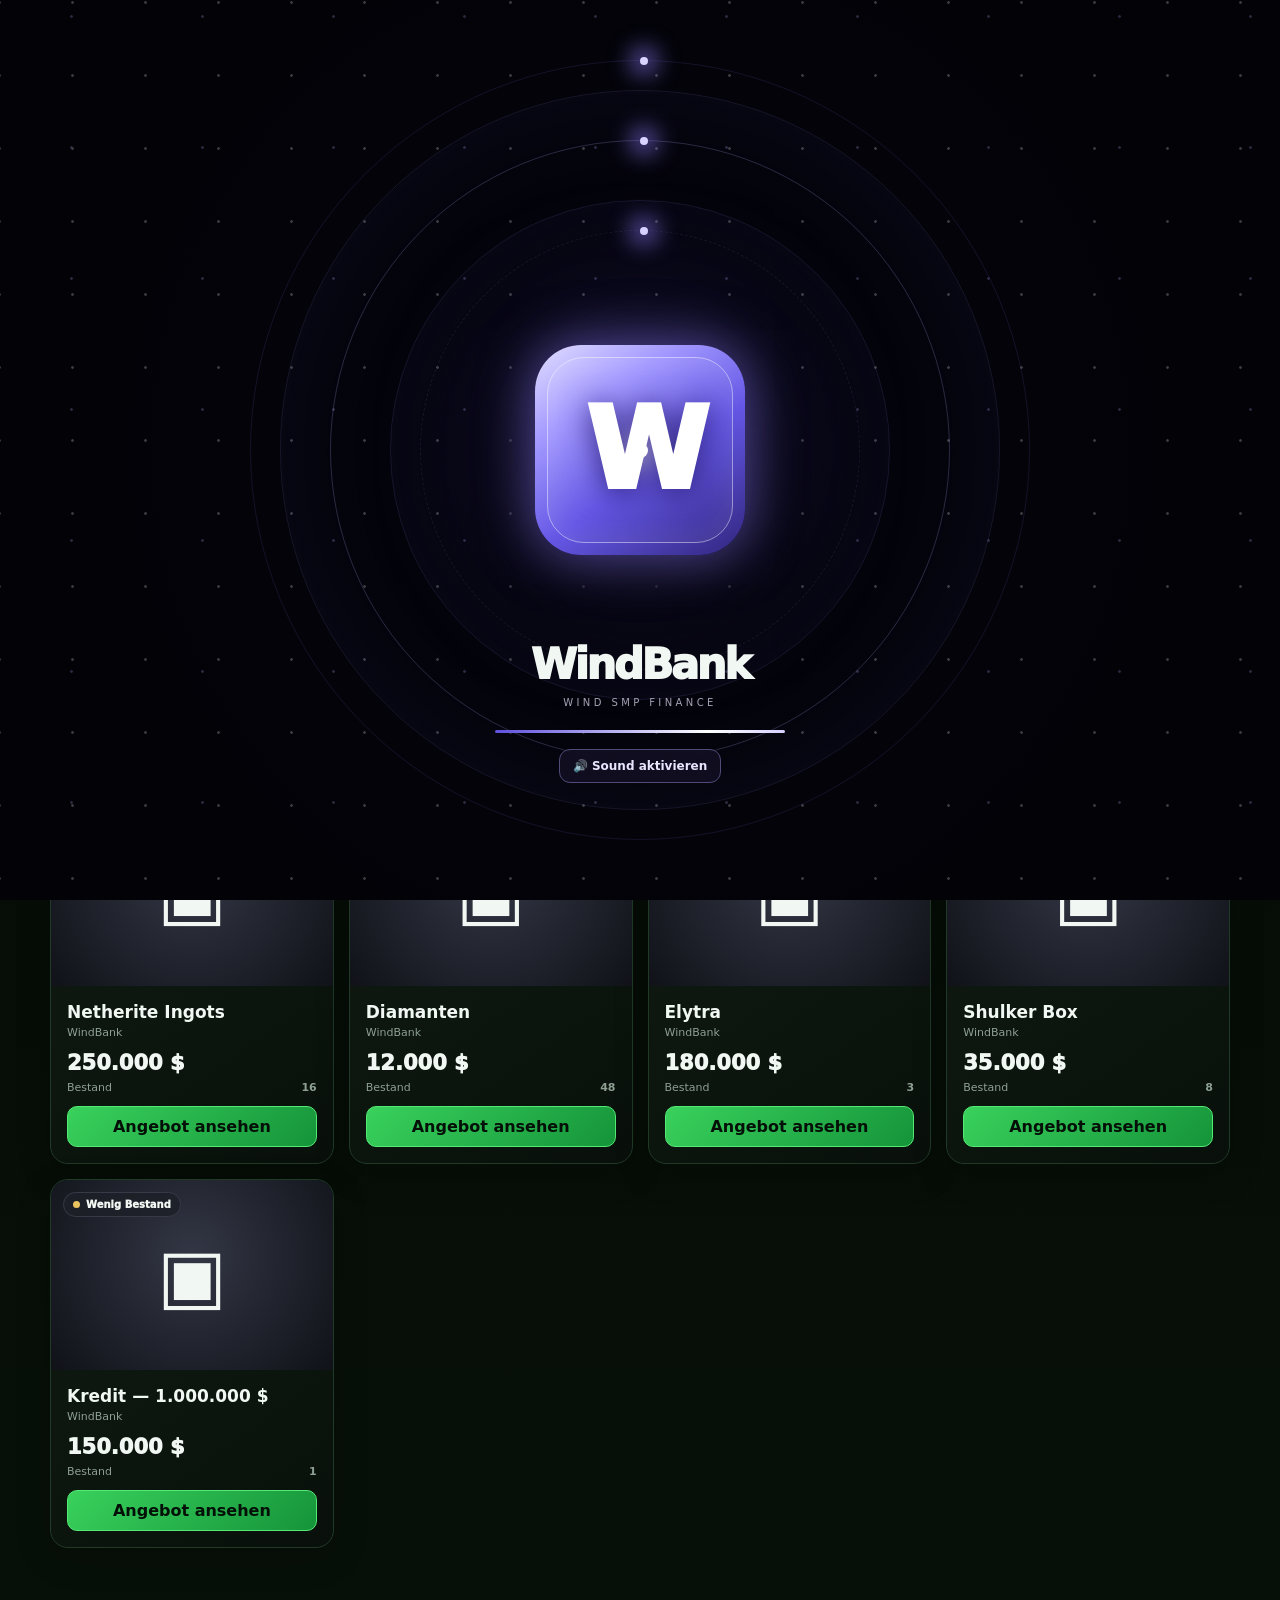
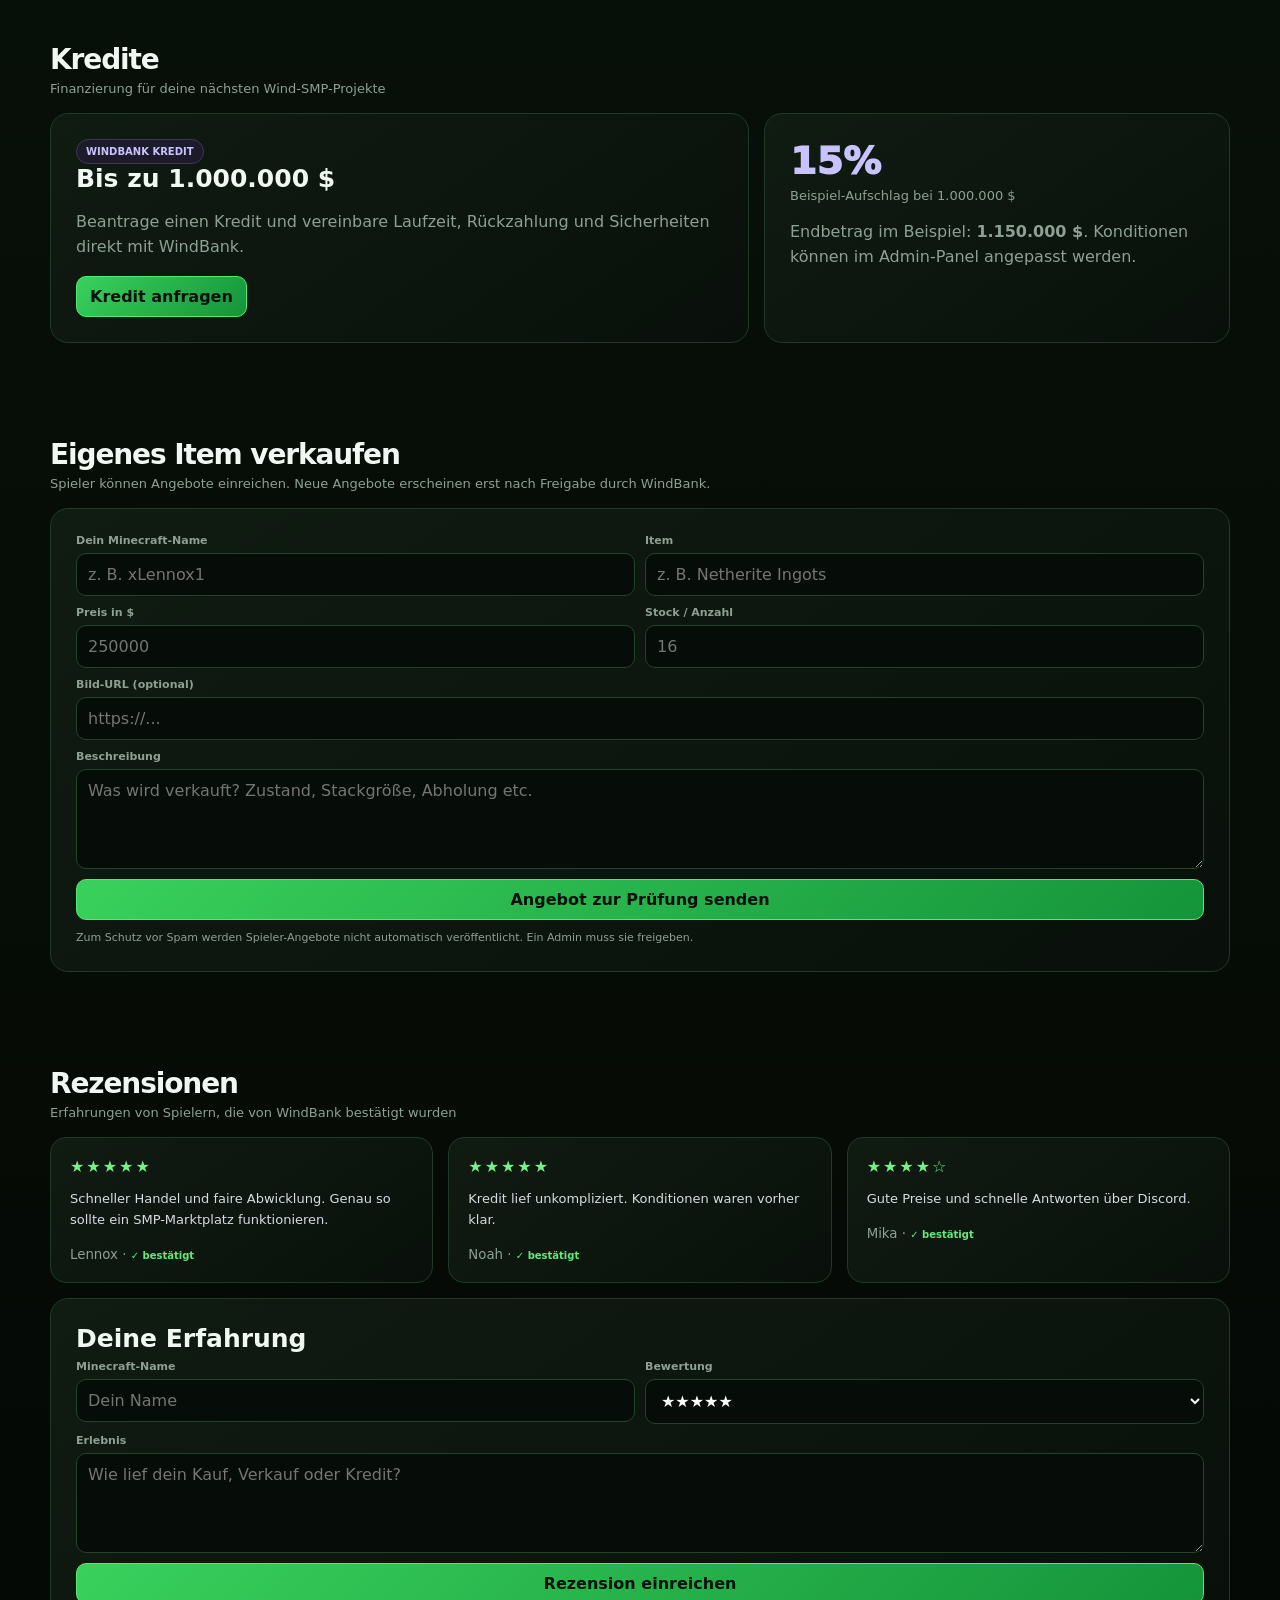
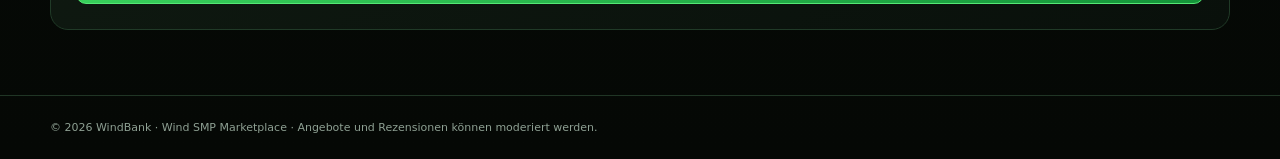
==== commit 5c76e221: "Fix admin login to use Vercel ADMIN_PASSWORD" ====
--- a/index.html
+++ b/index.html
@@ -64,29 +64,17 @@
 <footer><div class="wrap">© 2026 WindBank · Wind SMP Marketplace · Angebote und Rezensionen können moderiert werden.</div></footer>
 <div class="modal" id="adminModal"><div class="modal-card" id="adminContent"></div></div><div class="toast" id="toast"></div>
 <script>
-(()=>{
-  const btn=document.getElementById('startupSound');
-  let ctx;
-  function tone(freq,start,duration,type='sine',gain=.035){
-    if(!ctx)return;const o=ctx.createOscillator(),g=ctx.createGain();o.type=type;o.frequency.setValueAtTime(freq,start);o.frequency.exponentialRampToValueAtTime(freq*1.8,start+duration);g.gain.setValueAtTime(.0001,start);g.gain.exponentialRampToValueAtTime(gain,start+.03);g.gain.exponentialRampToValueAtTime(.0001,start+duration);o.connect(g).connect(ctx.destination);o.start(start);o.stop(start+duration+.02)
-  }
-  btn?.addEventListener('click',()=>{ctx=ctx||new (window.AudioContext||window.webkitAudioContext)();ctx.resume();const t=ctx.currentTime;tone(90,t,.45,'sine',.06);tone(180,t+.35,.55,'triangle',.04);tone(360,t+.7,.7,'sine',.025);btn.textContent='✓ Sound aktiviert';setTimeout(()=>document.getElementById('startup')?.classList.add('hide'),900)});
-  window.addEventListener('load',()=>setTimeout(()=>document.getElementById('startup')?.classList.add('hide'),4200));
-})();
-</script>
-<script>
 const DEFAULT_ITEMS=[
-{id:'ancient',name:'Ancient Debris',type:'item',price:250000,stock:32,img:'https://raw.githubusercontent.com/Faithful-Pack/Default-Java/1.21.8/assets/minecraft/textures/block/ancient_debris.png'},
-{id:'gilded',name:'Gilded Blackstone',type:'item',price:75000,stock:64,img:'https://raw.githubusercontent.com/Faithful-Pack/Default-Java/1.21.8/assets/minecraft/textures/block/gilded_blackstone.png'},
-{id:'diamond',name:'Diamant',type:'item',price:12000,stock:128,img:'https://raw.githubusercontent.com/Faithful-Pack/Default-Java/1.21.8/assets/minecraft/textures/item/diamond.png'},
-{id:'netherite',name:'Netherite Ingot',type:'item',price:90000,stock:24,img:'https://raw.githubusercontent.com/Faithful-Pack/Default-Java/1.21.8/assets/minecraft/textures/item/netherite_ingot.png'},
-{id:'elytra',name:'Elytra',type:'item',price:450000,stock:3,img:'https://raw.githubusercontent.com/Faithful-Pack/Default-Java/1.21.8/assets/minecraft/textures/item/elytra.png'},
-{id:'beacon',name:'Beacon',type:'item',price:180000,stock:7,img:'https://raw.githubusercontent.com/Faithful-Pack/Default-Java/1.21.8/assets/minecraft/textures/item/beacon.png'}
+{id:'d1',name:'Netherite Ingots',type:'item',price:250000,stock:16,img:'https://static.wikia.nocookie.net/minecraft_gamepedia/images/8/87/Netherite_Ingot_JE2_BE2.png'},
+{id:'d2',name:'Diamanten',type:'item',price:12000,stock:48,img:'https://static.wikia.nocookie.net/minecraft_gamepedia/images/1/1b/Diamond_JE3_BE3.png'},
+{id:'d3',name:'Elytra',type:'item',price:180000,stock:3,img:'https://static.wikia.nocookie.net/minecraft_gamepedia/images/4/41/Elytra_JE2_BE2.png'},
+{id:'d4',name:'Shulker Box',type:'item',price:35000,stock:8,img:'https://static.wikia.nocookie.net/minecraft_gamepedia/images/4/4f/Shulker_Box_JE2_BE2.png'},
+{id:'d5',name:'Kredit — 1.000.000 $',type:'kredit',price:150000,stock:1,img:''}
 ];
 const DEFAULT_REVIEWS=[
-{name:'Lennox',stars:5,text:'Schneller Handel und faire Preise. Die Abwicklung war unkompliziert.',verified:true},
-{name:'Steve',stars:5,text:'Mein Netherite-Kauf lief problemlos. Angebot war wie beschrieben.',verified:true},
-{name:'Alex',stars:4,text:'Guter Marktplatz für seltene Items auf dem Wind SMP.',verified:true}
+{name:'Lennox',stars:5,text:'Schneller Handel und faire Abwicklung. Genau so sollte ein SMP-Marktplatz funktionieren.',verified:true},
+{name:'Noah',stars:5,text:'Kredit lief unkompliziert. Konditionen waren vorher klar.',verified:true},
+{name:'Mika',stars:4,text:'Gute Preise und schnelle Antworten über Discord.',verified:true}
 ];
 let activeFilter='all';
 let items=JSON.parse(localStorage.getItem('wb_items')||'null')||DEFAULT_ITEMS;
@@ -102,11 +90,13 @@
 function toast(msg){const el=document.getElementById('toast');el.textContent=msg;el.classList.add('show');setTimeout(()=>el.classList.remove('show'),2600)}
 function openAdmin(){document.getElementById('adminContent').innerHTML=`<div class="modal-head"><h2>WindBank Admin</h2><button class="close" onclick="closeAdmin()">✕</button></div><div class="login"><p class="section-sub">Admin-Bereich</p><div class="field"><label>Passwort</label><input id="adminPass" type="password" placeholder="Passwort"></div><button class="btn primary" style="margin-top:12px;width:100%" onclick="adminLogin()">Einloggen</button><div id="adminError"></div></div>`;document.getElementById('adminModal').classList.add('open')}
 function closeAdmin(){document.getElementById('adminModal').classList.remove('open')}
-function adminLogin(){if(document.getElementById('adminPass').value!=='windbank'){document.getElementById('adminError').innerHTML='<div class="error">Falsches Passwort.</div>';return}renderAdmin()}
+async function adminLogin(){const pass=document.getElementById('adminPass').value;const err=document.getElementById('adminError');const btn=document.querySelector('#adminContent .btn.primary');if(!pass){err.innerHTML='<div class="error">Bitte Passwort eingeben.</div>';return}if(btn)btn.disabled=true;err.innerHTML='';try{const res=await fetch('/api/admin-login',{method:'POST',headers:{'Content-Type':'application/json'},body:JSON.stringify({password:pass}),cache:'no-store'});const data=await res.json().catch(()=>({}));if(!res.ok||!data.ok)throw new Error(data.error||'Falsches Passwort.');sessionStorage.setItem('wb_admin_token',data.token||'');renderAdmin()}catch(e){err.innerHTML=`<div class="error">${e.message||'Falsches Passwort.'}</div>`}finally{if(btn)btn.disabled=false}}
 function renderAdmin(){document.getElementById('adminContent').innerHTML=`<div class="modal-head"><h2>Admin</h2><button class="close" onclick="closeAdmin()">✕</button></div><div class="admin-grid"><h3>Angebote</h3>${items.map((x,i)=>`<div class="admin-item"><input value="${x.name}" onchange="items[${i}].name=this.value;save();render()"><input type="number" value="${x.price}" onchange="items[${i}].price=Number(this.value);save();render()"><button class="btn" onclick="items.splice(${i},1);save();renderAdmin();render()">Löschen</button></div>`).join('')}<h3>Ausstehend</h3>${pending.length?pending.map((p,i)=>`<div class="admin-item"><div><b>${p.kind==='review'?'Rezension':'Angebot'}</b><br>${p.name||p.item} ${p.seller?`· ${p.seller}`:''}</div><button class="btn primary" onclick="approve(${i})">Freigeben</button><button class="btn" onclick="pending.splice(${i},1);save();renderAdmin()">Ablehnen</button></div>`).join(''):'<div class="section-sub">Nichts ausstehend.</div>'}</div>`}
 function approve(i){const p=pending[i];if(p.kind==='review')reviews.push({name:p.name,stars:p.stars,text:p.text,verified:true});else items.push({id:'p'+Date.now(),name:p.name||p.item,type:'player',price:p.price,stock:p.stock,img:p.img,seller:p.seller});pending.splice(i,1);save();render();renderAdmin()}
 document.getElementById('adminModal').addEventListener('click',e=>{if(e.target.id==='adminModal')closeAdmin()});
 render();
 </script>
+<script src="modern-ui.js"></script>
+<script src="supabase-live.js"></script>
 </body>
 </html>
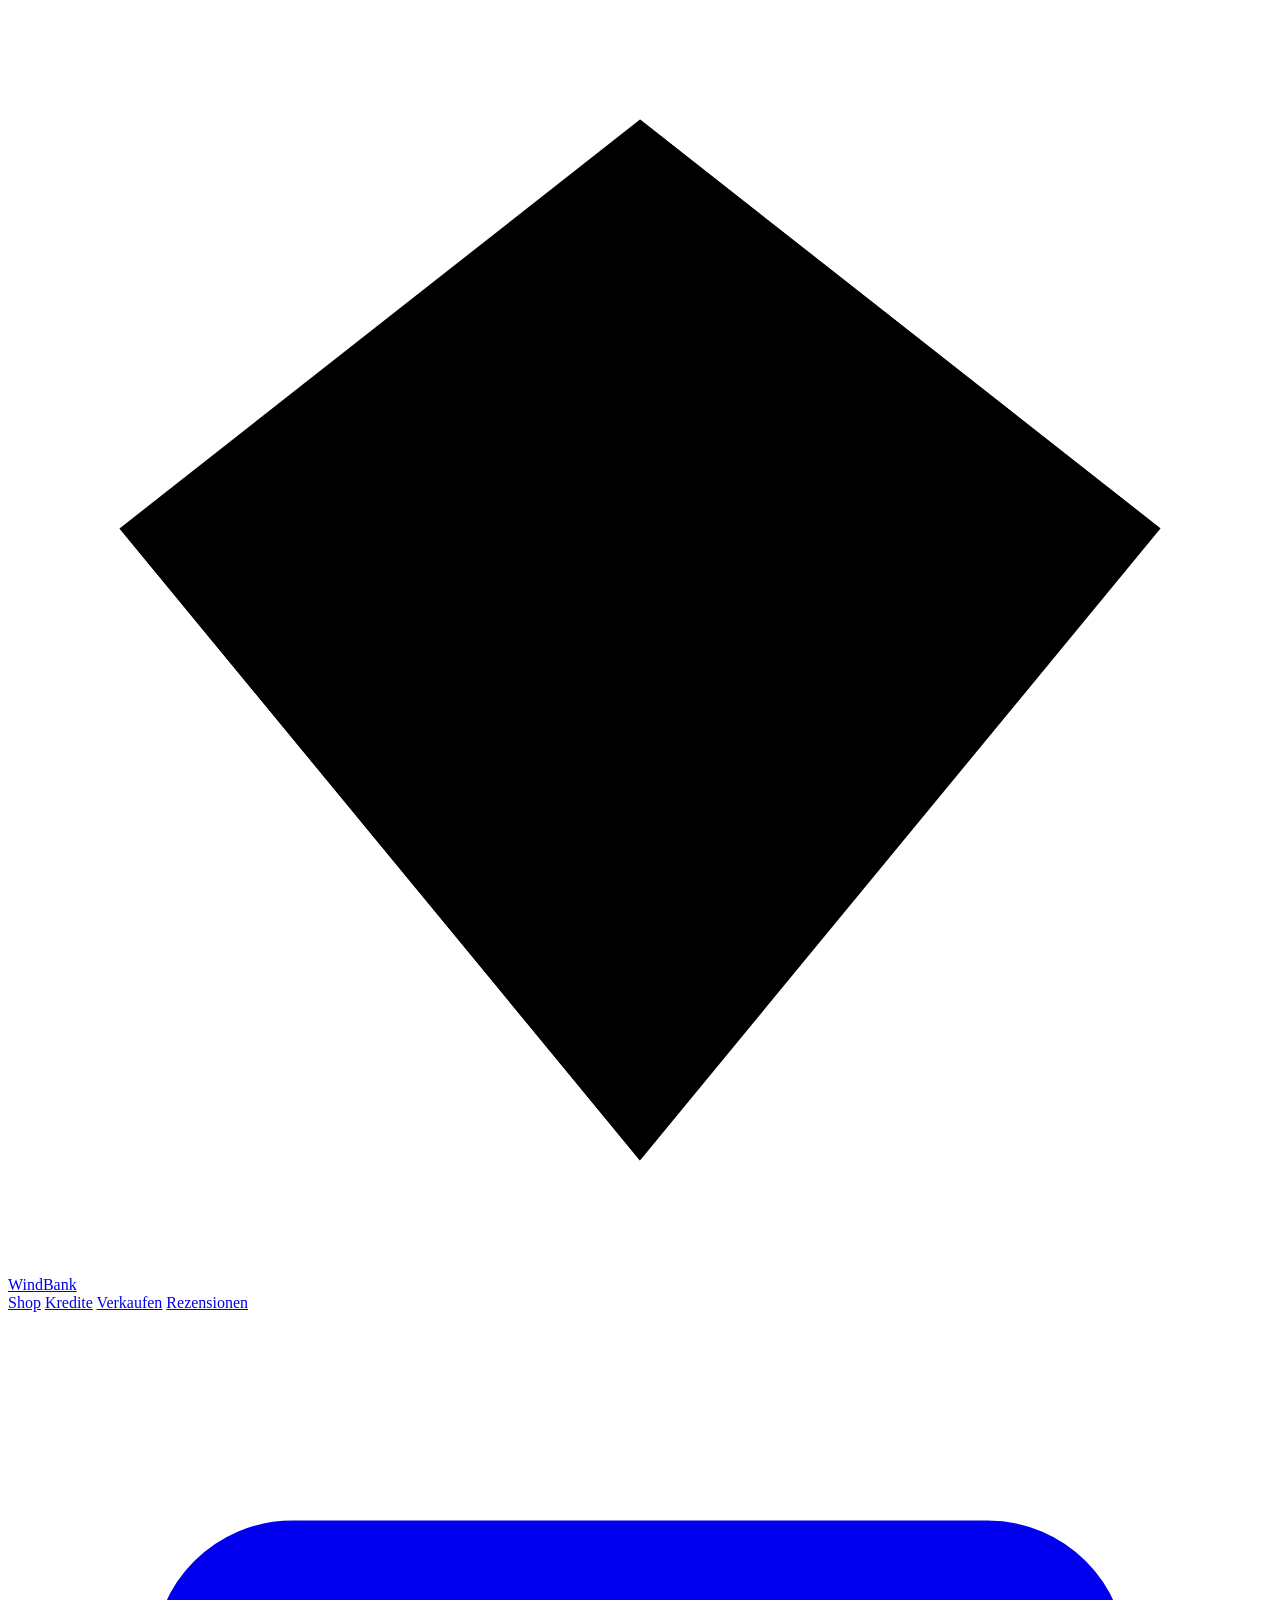
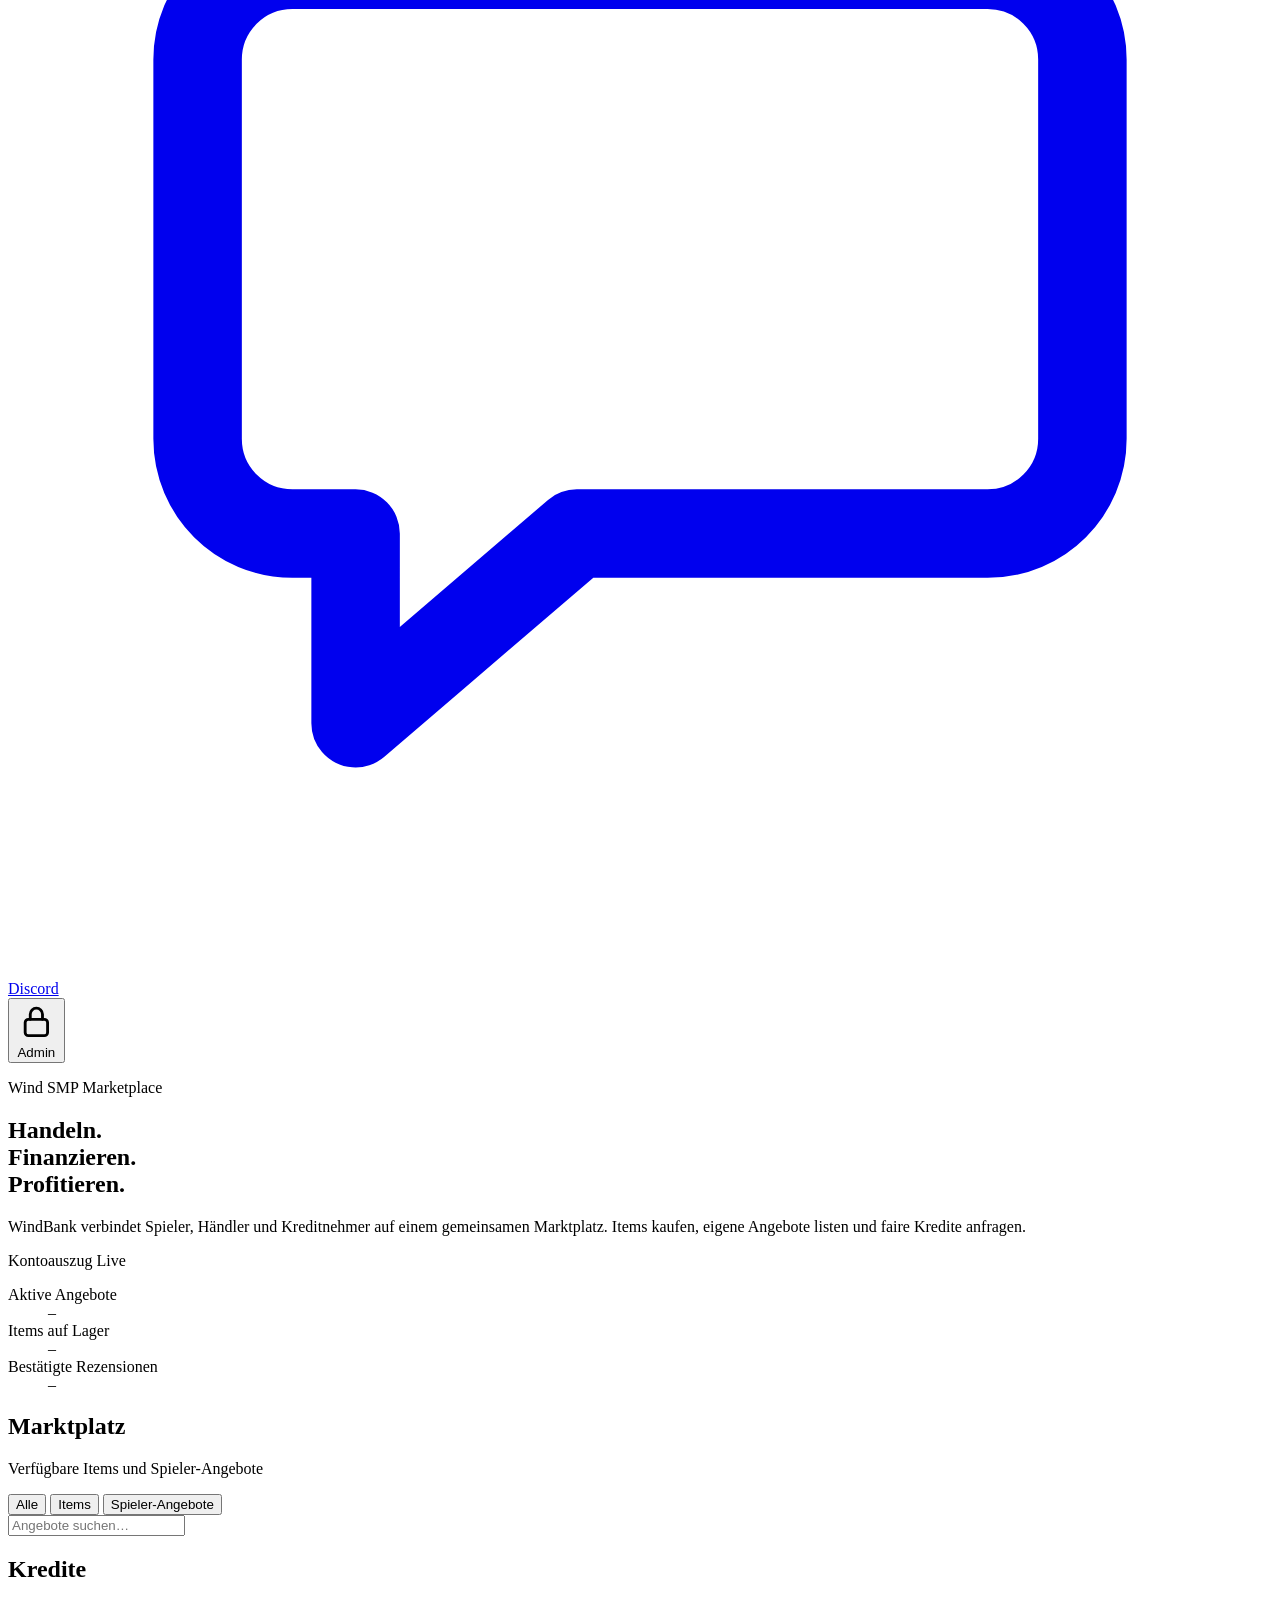
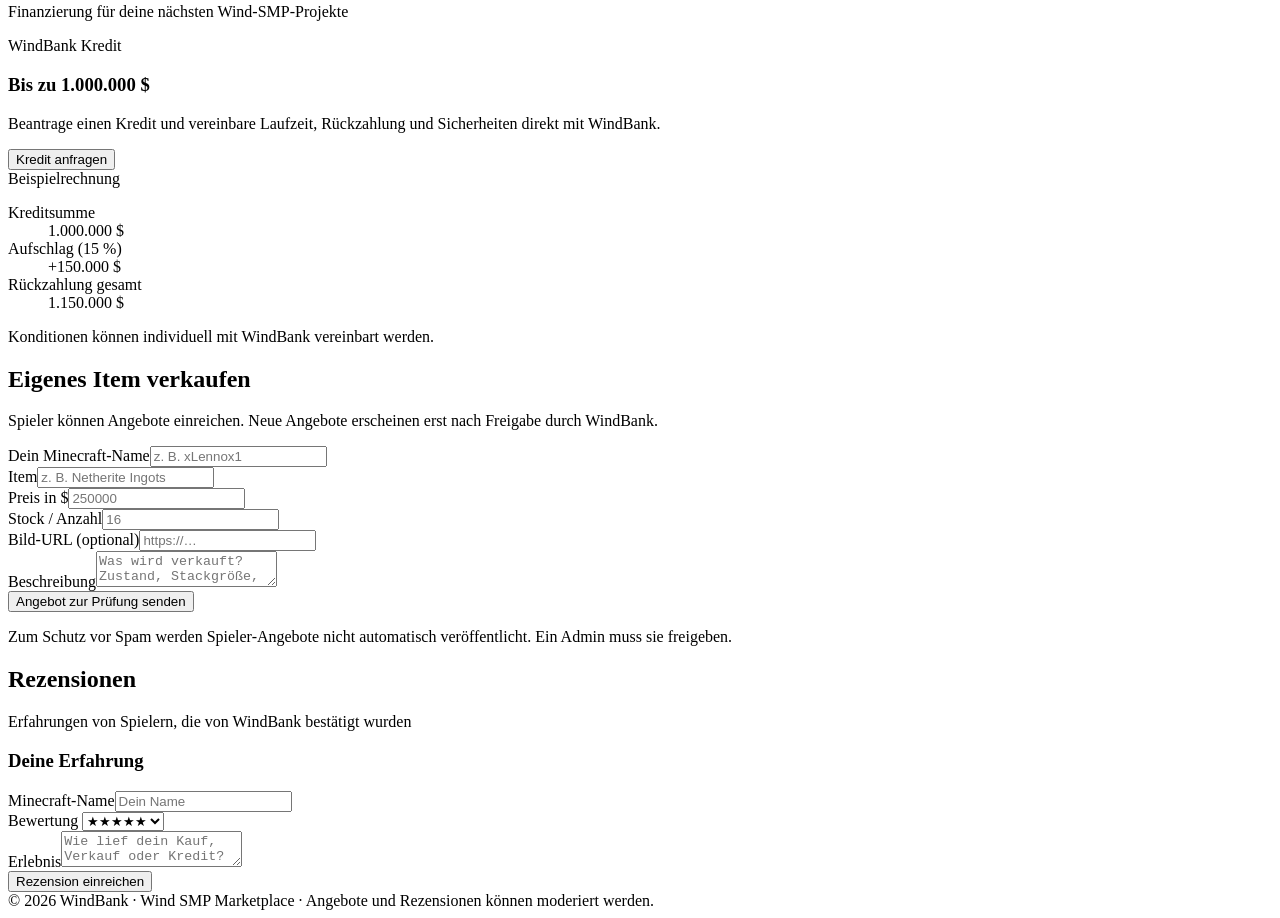
==== commit 1901b678: "index.html" ====
--- a/index.html
+++ b/index.html
@@ -1,102 +1,176 @@
 <!doctype html>
 <html lang="de">
 <head>
-<meta charset="utf-8"><meta name="viewport" content="width=device-width,initial-scale=1">
+<meta charset="utf-8">
+<meta name="viewport" content="width=device-width, initial-scale=1">
 <title>WindBank — Wind SMP Marketplace</title>
 <meta name="description" content="WindBank — Items kaufen, verkaufen und Kredite auf dem Wind SMP.">
-<style>
-:root{--bg:#07080b;--panel:#101218;--panel2:#161922;--line:#282c38;--text:#f7f7fb;--muted:#9298a7;--accent:#8d7cff;--accent2:#c2bbff;--green:#45e0a2;--red:#ff5d69;--yellow:#eac45e;--blue:#67a5ff;--shadow:0 24px 70px #0008}
-*{box-sizing:border-box}html{scroll-behavior:smooth}body{margin:0;background:radial-gradient(900px 500px at 50% -180px,#30285b55,transparent 70%),var(--bg);color:var(--text);font-family:Inter,ui-sans-serif,system-ui,-apple-system,BlinkMacSystemFont,"Segoe UI",sans-serif}button,input,textarea,select{font:inherit}button{cursor:pointer}.wrap{width:min(1180px,calc(100% - 30px));margin:auto}
-/* cinematic startup */
-#startup{position:fixed;inset:0;z-index:99999;background:#020207;overflow:hidden;display:grid;place-items:center;transition:opacity 1s ease,visibility 1s ease;isolation:isolate}
-#startup.hide{opacity:0;visibility:hidden;pointer-events:none}
-#startup .space{position:absolute;inset:0;background:radial-gradient(circle at 50% 50%,#4f43b52b 0,#17132c22 28%,#020207 68%)}
-#startup .stars{position:absolute;inset:-20%;background-image:radial-gradient(circle,#fff 1px,transparent 1.7px),radial-gradient(circle,#b9b1ff 1px,transparent 1.7px);background-size:73px 73px,131px 131px;opacity:.22;animation:wbStars 8s linear infinite}
-#startup .pulse{position:absolute;width:min(72vw,720px);aspect-ratio:1;border-radius:50%;border:1px solid #9d92ff20;box-shadow:0 0 120px #786bff12 inset;animation:wbPulse 2.6s ease-out infinite}
-#startup .pulse.p2{width:min(50vw,500px);animation-delay:.7s}
-#startup .orbit{position:absolute;width:min(68vw,620px);aspect-ratio:1;border:1px solid #bcb5ff35;border-radius:50%;animation:wbSpin 6s linear infinite}
-#startup .orbit.o2{width:min(84vw,780px);animation-duration:11s;animation-direction:reverse;border-color:#8d7cff20}
-#startup .orbit.o3{width:min(48vw,440px);animation-duration:4s;border-style:dashed;border-color:#fff1}
-#startup .orbit i{position:absolute;width:8px;height:8px;border-radius:50%;background:#d8d3ff;box-shadow:0 0 25px 7px #8d7cff;left:50%;top:-4px}
-#startup .vault{position:relative;width:min(210px,42vw);height:min(210px,42vw);border-radius:46px;background:linear-gradient(145deg,#e2dfff 0,#a49aff 27%,#6557e5 58%,#30257d 100%);display:grid;place-items:center;box-shadow:0 0 55px #8d7cff99,0 0 180px #6659e533,0 35px 100px #000;animation:wbVault 1.35s cubic-bezier(.16,1,.3,1) both}
-#startup .vault:before{content:"";position:absolute;inset:12px;border-radius:37px;border:1px solid #ffffff77;box-shadow:inset 0 0 30px #ffffff18}
-#startup .vault:after{content:"";position:absolute;width:15px;height:15px;border-radius:50%;background:#fff;box-shadow:0 0 28px 10px #fff8;animation:wbBlink .9s ease-in-out infinite alternate}
-#startup .vmark{font-size:clamp(82px,13vw,112px);font-weight:1000;letter-spacing:-.12em;color:#fff;transform:translateX(-5px);text-shadow:0 4px 30px #30257d;animation:wbMark 1.2s .15s cubic-bezier(.16,1,.3,1) both}
-#startup .shock{position:absolute;width:25px;height:25px;border:2px solid #fff;border-radius:50%;opacity:0;animation:wbShock 1.2s 1.1s ease-out both}
-#startup .shard{position:absolute;width:4px;height:26px;border-radius:9px;background:linear-gradient(#fff,#8d7cff);box-shadow:0 0 15px #8d7cff;animation:wbShard 1.5s ease-out both;transform-origin:center bottom}
-#startup .start-copy{position:absolute;top:calc(50% + min(190px,27vw));text-align:center;width:100%}
-#startup .start-name{font-size:clamp(30px,5vw,42px);font-weight:950;letter-spacing:-.06em;animation:wbFadeUp .8s .45s both}
-#startup .start-sub{margin-top:8px;color:#a6a2b5;font-size:10px;letter-spacing:.34em;text-transform:uppercase;animation:wbFadeUp .8s .6s both}
-#startup .progress{width:min(290px,62vw);height:3px;background:#20202d;border-radius:99px;overflow:hidden;margin:22px auto 0;animation:wbFadeUp .8s .7s both}
-#startup .progress i{display:block;height:100%;width:0;background:linear-gradient(90deg,#5e50dd,#fff,#8d7cff,#5e50dd);background-size:220% 100%;animation:wbLoad 2.7s .4s cubic-bezier(.2,.8,.2,1) forwards,wbShine 1s linear infinite}
-#startup .sound-btn{margin-top:16px;border:1px solid #504b78;background:#121022dd;color:#e9e6ff;border-radius:11px;padding:9px 13px;font-weight:800;font-size:12px;backdrop-filter:blur(10px);animation:wbFadeUp .8s .8s both}
-@keyframes wbVault{from{opacity:0;transform:scale(.18) rotate(-35deg);filter:blur(18px)}55%{transform:scale(1.12) rotate(5deg)}to{opacity:1;transform:scale(1) rotate(0);filter:none}}
-@keyframes wbMark{from{opacity:0;transform:scale(.15) rotate(-30deg)}to{opacity:1;transform:scale(1) rotate(0)}}
-@keyframes wbFadeUp{from{opacity:0;transform:translateY(18px)}to{opacity:1;transform:none}}
-@keyframes wbSpin{to{transform:rotate(360deg)}}
-@keyframes wbStars{to{transform:translate3d(50px,100px,0)}}
-@keyframes wbPulse{0%{transform:scale(.55);opacity:0}35%{opacity:.7}100%{transform:scale(1.2);opacity:0}}
-@keyframes wbShock{0%{opacity:0;transform:scale(.2)}25%{opacity:1}100%{opacity:0;transform:scale(25)}}
-@keyframes wbShard{0%{opacity:0;transform:translate(0,0) rotate(0) scale(.2)}25%{opacity:1}100%{opacity:0;transform:translate(var(--dx),var(--dy)) rotate(var(--rot)) scale(1)}}
-@keyframes wbBlink{to{opacity:.45;box-shadow:0 0 8px 2px #fff4}}
-@keyframes wbLoad{to{width:100%}}@keyframes wbShine{to{background-position:220% 0}}
-@media(max-width:720px){#startup .start-copy{top:calc(50% + 135px)}#startup .sound-btn{font-size:11px}}
-@media(prefers-reduced-motion:reduce){#startup *{animation-duration:.01ms!important;animation-iteration-count:1!important}}
-header{position:sticky;top:0;z-index:20;background:#07080be8;backdrop-filter:blur(18px);border-bottom:1px solid var(--line)}.nav{height:68px;display:flex;align-items:center;justify-content:space-between}.brand{display:flex;align-items:center;gap:10px;font-weight:950;font-size:19px}.mark{width:36px;height:36px;border-radius:11px;background:linear-gradient(135deg,#b9b1ff,#6557e5);display:grid;place-items:center;color:white;font-weight:1000}.links{display:flex;gap:5px}.links a{color:var(--muted);text-decoration:none;padding:9px 11px;border-radius:9px;font-size:13px}.links a:hover{background:var(--panel2);color:#fff}.admin-btn{border:1px solid #403a68;background:#17152a;color:#c9c4ff;padding:9px 12px;border-radius:10px;font-weight:800}
-.hero{padding:64px 0 30px}.eyebrow{color:var(--accent2);font-size:11px;font-weight:900;letter-spacing:.2em;text-transform:uppercase}.hero h1{font-size:clamp(43px,7vw,78px);line-height:.93;letter-spacing:-.065em;margin:13px 0}.hero p{max-width:690px;color:var(--muted);font-size:17px;line-height:1.65}.stats{display:flex;gap:12px;flex-wrap:wrap;margin-top:28px}.stat{background:linear-gradient(180deg,#151821,#0f1117);border:1px solid var(--line);border-radius:15px;padding:14px 16px;min-width:160px}.stat b{display:block;font-size:19px}.stat span{font-size:11px;color:var(--muted)}
-.section{padding:30px 0 65px}.section-head{display:flex;align-items:end;justify-content:space-between;gap:20px;margin-bottom:17px}.section h2{font-size:28px;letter-spacing:-.04em;margin:0}.section-sub{color:var(--muted);font-size:13px;margin-top:5px}.toolbar{display:flex;gap:10px;justify-content:space-between;margin:18px 0}.tabs{display:flex;gap:7px;overflow:auto}.tab,.btn{border:1px solid var(--line);background:var(--panel);color:var(--muted);padding:10px 13px;border-radius:10px;font-weight:800}.tab.active,.btn.primary{background:var(--accent);border-color:var(--accent);color:#fff}.search{width:250px;background:var(--panel);border:1px solid var(--line);border-radius:10px;padding:10px 13px;color:#fff;outline:none}.grid{display:grid;grid-template-columns:repeat(4,1fr);gap:15px}.card{background:linear-gradient(180deg,#151820,#0e1015);border:1px solid var(--line);border-radius:18px;overflow:hidden;box-shadow:0 10px 35px #0003}.pic{height:190px;background:radial-gradient(circle at 50% 40%,#333745,#101218);display:grid;place-items:center;position:relative}.pic img{width:120px;height:120px;image-rendering:pixelated;object-fit:contain;filter:drop-shadow(0 18px 25px #000b)}.fallback{display:none;font-size:74px}.badge{position:absolute;top:12px;left:12px;border:1px solid #363a46;background:#1d2028dd;border-radius:999px;padding:6px 9px;font-size:10px;font-weight:950}.dot{display:inline-block;width:7px;height:7px;border-radius:50%;background:var(--green);margin-right:6px}.sold .dot{background:var(--red)}.low .dot{background:var(--yellow)}.body{padding:16px}.title{font-weight:900;font-size:17px}.meta{color:var(--muted);font-size:11px;margin-top:4px}.price{font-size:21px;font-weight:950;margin-top:12px}.stock{display:flex;justify-content:space-between;color:var(--muted);font-size:11px;margin-top:6px}.body .btn{width:100%;margin-top:12px}.empty{border:1px dashed #353947;border-radius:16px;padding:40px;text-align:center;color:var(--muted);grid-column:1/-1}
-.loan{display:grid;grid-template-columns:1.2fr .8fr;gap:15px}.loan-card{padding:25px;border:1px solid var(--line);border-radius:18px;background:linear-gradient(135deg,#161827,#101116)}.loan-card h3{font-size:25px;margin:0 0 7px}.loan-card p{color:var(--muted);line-height:1.6}.rate{font-size:38px;font-weight:950;color:#c8c2ff}.pill{display:inline-block;padding:6px 9px;border:1px solid #3c3a58;background:#1c1a2b;border-radius:99px;font-size:10px;color:#c8c2ff;font-weight:900}
-.listing-form,.review-form{display:grid;grid-template-columns:1fr 1fr;gap:10px}.field{display:flex;flex-direction:column;gap:6px}.field.full{grid-column:1/-1}.field label{font-size:11px;color:var(--muted);font-weight:800}.field input,.field textarea,.field select{background:#0b0d12;border:1px solid var(--line);color:#fff;border-radius:10px;padding:11px;outline:none}.field textarea{min-height:100px;resize:vertical}.listing-note{color:var(--muted);font-size:11px;line-height:1.5;margin-top:10px}.reviews{display:grid;grid-template-columns:repeat(3,1fr);gap:15px}.review{padding:19px;border:1px solid var(--line);background:var(--panel);border-radius:16px}.stars{color:#ffd86a;letter-spacing:2px}.review p{color:#d8dbe3;line-height:1.6;font-size:13px}.review small{color:var(--muted)}.verified{color:var(--green);font-weight:850;font-size:10px}.modal{position:fixed;inset:0;z-index:100;background:#000b;display:none;place-items:center;padding:16px}.modal.open{display:grid}.modal-card{width:min(720px,100%);max-height:88vh;overflow:auto;background:#101218;border:1px solid #333744;border-radius:20px;padding:22px;box-shadow:var(--shadow)}.modal-head{display:flex;justify-content:space-between;align-items:center}.close{border:1px solid var(--line);background:#171922;color:#fff;border-radius:9px;padding:7px 10px}.admin-grid{display:grid;gap:12px}.admin-item{display:grid;grid-template-columns:1.5fr 120px 90px;gap:8px;align-items:center;padding:10px;border:1px solid var(--line);border-radius:12px}.admin-item input{background:#0b0d12;border:1px solid var(--line);color:#fff;padding:9px;border-radius:8px}.login{max-width:380px;margin:auto}.error{color:#ff7d87;font-size:12px;margin-top:8px}.toast{position:fixed;right:18px;bottom:18px;background:#171a22;border:1px solid #3b3f4c;padding:12px 15px;border-radius:12px;display:none;z-index:200}.toast.show{display:block}
-footer{border-top:1px solid var(--line);padding:25px 0;color:var(--muted);font-size:11px}
-@media(max-width:1000px){.grid{grid-template-columns:repeat(3,1fr)}.reviews{grid-template-columns:1fr 1fr}}@media(max-width:720px){.links{display:none}.grid{grid-template-columns:repeat(2,1fr)}.toolbar,.section-head{flex-direction:column;align-items:stretch}.search{width:100%}.loan{grid-template-columns:1fr}.reviews{grid-template-columns:1fr}.listing-form,.review-form{grid-template-columns:1fr}.field.full{grid-column:auto}.admin-item{grid-template-columns:1fr}.vault{width:170px;height:170px}.vmark{font-size:82px}.arc{width:270px;height:270px}.arc.a2{width:350px;height:350px}}@media(max-width:480px){.grid{grid-template-columns:1fr}.stats{display:grid;grid-template-columns:1fr 1fr}.hero{padding-top:45px}.start-copy{top:calc(50% + 120px)}}
-@media(prefers-reduced-motion:reduce){*{animation-duration:.01ms!important;animation-iteration-count:1!important;transition:none!important}}
-</style></head>
+<meta name="theme-color" content="#0d0b08">
+<link rel="icon" href="data:image/svg+xml,%3Csvg xmlns='http://www.w3.org/2000/svg' viewBox='0 0 34 34'%3E%3Crect width='34' height='34' rx='8' fill='%230d0b08'/%3E%3Cpath d='M17 4L29 13L17 30L5 13Z' fill='%23a9791e'/%3E%3Cpath d='M17 4L29 13L17 16Z' fill='%23f6dfa0'/%3E%3Cpath d='M5 13L17 16L17 30Z' fill='%23e7b23c'/%3E%3C/svg%3E">
+<link rel="preconnect" href="https://fonts.googleapis.com">
+<link rel="preconnect" href="https://fonts.gstatic.com" crossorigin>
+<link href="https://fonts.googleapis.com/css2?family=Space+Grotesk:wght@500;600;700&family=Inter:wght@400;500;600;700&family=JetBrains+Mono:wght@500;600&display=swap" rel="stylesheet">
+<link rel="stylesheet" href="styles.css">
+</head>
 <body>
-<div id="startup"><div class="space"></div><div class="stars"></div><div class="pulse"></div><div class="pulse p2"></div><div class="orbit"><i></i></div><div class="orbit o2"><i></i></div><div class="orbit o3"><i></i></div><div class="vault"><div class="vmark">W</div></div><div class="shock"></div><div class="start-copy"><div class="start-name">WindBank</div><div class="start-sub">Wind SMP Finance</div><div class="progress"><i></i></div><button class="sound-btn" id="startupSound" type="button">🔊 Sound aktivieren</button></div></div>
-<header><div class="wrap nav"><div class="brand"><div class="mark">W</div>WindBank</div><nav class="links"><a href="#shop">Shop</a><a href="#kredite">Kredite</a><a href="#verkaufen">Verkaufen</a><a href="#reviews">Rezensionen</a></nav><button class="admin-btn" onclick="openAdmin()">Admin</button></div></header>
-<main class="wrap">
-<section class="hero"><div class="eyebrow">Wind SMP Marketplace</div><h1>Handeln.<br>Finanzieren.<br>Profitieren.</h1><p>WindBank verbindet Spieler, Händler und Kreditnehmer auf einem modernen Marktplatz. Items kaufen, eigene Angebote listen und faire Kredite anfragen.</p><div class="stats"><div class="stat"><b id="offerCount">0</b><span>aktive Angebote</span></div><div class="stat"><b id="stockCount">0</b><span>Items auf Lager</span></div><div class="stat"><b id="reviewCount">0</b><span>bestätigte Rezensionen</span></div></div></section>
-<section id="shop" class="section"><div class="section-head"><div><h2>Marktplatz</h2><div class="section-sub">Verfügbare Items und Spieler-Angebote</div></div></div><div class="toolbar"><div class="tabs"><button class="tab active" onclick="filter('all',this)">Alle</button><button class="tab" onclick="filter('item',this)">Items</button><button class="tab" onclick="filter('kredit',this)">Kredite</button><button class="tab" onclick="filter('player',this)">Spieler-Angebote</button></div><input class="search" id="q" oninput="render()" placeholder="Angebote suchen..."></div><div class="grid" id="grid"></div></section>
-<section id="kredite" class="section"><div class="section-head"><div><h2>Kredite</h2><div class="section-sub">Finanzierung für deine nächsten Wind-SMP-Projekte</div></div></div><div class="loan"><div class="loan-card"><span class="pill">WINDBANK KREDIT</span><h3>Bis zu 1.000.000 $</h3><p>Beantrage einen Kredit und vereinbare Laufzeit, Rückzahlung und Sicherheiten direkt mit WindBank.</p><button class="btn primary" onclick="alert('Kreditanfrage: Bitte über Discord Kontakt aufnehmen.')">Kredit anfragen</button></div><div class="loan-card"><div class="rate">15%</div><div class="section-sub">Beispiel-Aufschlag bei 1.000.000 $</div><p>Endbetrag im Beispiel: <b>1.150.000 $</b>. Konditionen können im Admin-Panel angepasst werden.</p></div></div></section>
-<section id="verkaufen" class="section"><div class="section-head"><div><h2>Eigenes Item verkaufen</h2><div class="section-sub">Spieler können Angebote einreichen. Neue Angebote erscheinen erst nach Freigabe durch WindBank.</div></div></div><div class="loan-card"><div class="listing-form"><div class="field"><label>Dein Minecraft-Name</label><input id="seller" placeholder="z. B. xLennox1"></div><div class="field"><label>Item</label><input id="listingItem" placeholder="z. B. Netherite Ingots"></div><div class="field"><label>Preis in $</label><input id="listingPrice" type="number" min="1" placeholder="250000"></div><div class="field"><label>Stock / Anzahl</label><input id="listingStock" type="number" min="1" placeholder="16"></div><div class="field full"><label>Bild-URL (optional)</label><input id="listingImg" placeholder="https://..."></div><div class="field full"><label>Beschreibung</label><textarea id="listingDesc" placeholder="Was wird verkauft? Zustand, Stackgröße, Abholung etc."></textarea></div><div class="field full"><button class="btn primary" onclick="submitListing()">Angebot zur Prüfung senden</button></div></div><div class="listing-note">Zum Schutz vor Spam werden Spieler-Angebote nicht automatisch veröffentlicht. Ein Admin muss sie freigeben.</div></div></section>
-<section id="reviews" class="section"><div class="section-head"><div><h2>Rezensionen</h2><div class="section-sub">Erfahrungen von Spielern, die von WindBank bestätigt wurden</div></div></div><div class="reviews" id="reviewsGrid"></div><div class="loan-card" style="margin-top:15px"><h3>Deine Erfahrung</h3><div class="review-form"><div class="field"><label>Minecraft-Name</label><input id="reviewName" placeholder="Dein Name"></div><div class="field"><label>Bewertung</label><select id="reviewStars"><option value="5">★★★★★</option><option value="4">★★★★☆</option><option value="3">★★★☆☆</option><option value="2">★★☆☆☆</option><option value="1">★☆☆☆☆</option></select></div><div class="field full"><label>Erlebnis</label><textarea id="reviewText" placeholder="Wie lief dein Kauf, Verkauf oder Kredit?"></textarea></div><div class="field full"><button class="btn primary" onclick="submitReview()">Rezension einreichen</button></div></div></div></section>
+
+<header class="site-header">
+  <div class="wrap nav-row">
+    <a class="brand" href="#top">
+      <span class="brand-mark" aria-hidden="true">
+        <svg viewBox="0 0 34 34"><path d="M17 3L31 14L17 31L3 14Z" fill="var(--gold-deep)"/><path d="M17 3L31 14L17 17Z" fill="var(--gold-pale)"/><path d="M3 14L17 17L17 31Z" fill="var(--gold)"/></svg>
+      </span>
+      <span class="brand-name">WindBank</span>
+    </a>
+    <nav class="nav-links" aria-label="Hauptnavigation">
+      <a href="#shop">Shop</a>
+      <a href="#kredite">Kredite</a>
+      <a href="#verkaufen">Verkaufen</a>
+      <a href="#reviews">Rezensionen</a>
+      <a class="nav-discord" href="https://discord.gg/dD8rJR7h4A" target="_blank" rel="noopener noreferrer">
+        <svg viewBox="0 0 20 20" fill="none"><path d="M3 5.5C3 4.67 3.67 4 4.5 4h11c.83 0 1.5.67 1.5 1.5v6c0 .83-.67 1.5-1.5 1.5H9l-3.5 3v-3H4.5C3.67 13 3 12.33 3 11.5v-6Z" stroke="currentColor" stroke-width="1.4" stroke-linejoin="round"/></svg>
+        Discord
+      </a>
+    </nav>
+    <button class="admin-btn" id="adminOpenBtn" type="button">
+      <svg viewBox="0 0 20 20" fill="none"><rect x="4.5" y="9" width="11" height="8" rx="1.6" stroke="currentColor" stroke-width="1.4"/><path d="M7 9V6.5a3 3 0 0 1 6 0V9" stroke="currentColor" stroke-width="1.4" stroke-linecap="round"/></svg>
+      Admin
+    </button>
+  </div>
+</header>
+
+<main>
+  <div class="wrap">
+    <section class="hero" id="top">
+      <div class="hero-copy">
+        <p class="eyebrow">Wind SMP Marketplace</p>
+        <h1>Handeln.<br>Finanzieren.<br>Profitieren.</h1>
+        <p class="hero-sub">WindBank verbindet Spieler, Händler und Kreditnehmer auf einem gemeinsamen Marktplatz. Items kaufen, eigene Angebote listen und faire Kredite anfragen.</p>
+      </div>
+      <aside class="balance-card" aria-label="WindBank Kennzahlen">
+        <div class="balance-head">
+          <span>Kontoauszug</span>
+          <span class="balance-tag">Live</span>
+        </div>
+        <dl class="balance-rows">
+          <div class="balance-row"><dt>Aktive Angebote</dt><dd id="offerCount">–</dd></div>
+          <div class="balance-row"><dt>Items auf Lager</dt><dd id="stockCount">–</dd></div>
+          <div class="balance-row"><dt>Bestätigte Rezensionen</dt><dd id="reviewCount">–</dd></div>
+        </dl>
+      </aside>
+    </section>
+  </div>
+
+  <div class="wrap">
+    <section id="shop" class="section">
+      <div class="section-head">
+        <div>
+          <h2>Marktplatz</h2>
+          <p class="section-sub">Verfügbare Items und Spieler-Angebote</p>
+        </div>
+      </div>
+      <div class="toolbar">
+        <div class="tabs" role="tablist" aria-label="Angebote filtern">
+          <button class="tab active" data-filter="all" type="button">Alle</button>
+          <button class="tab" data-filter="item" type="button">Items</button>
+          <button class="tab" data-filter="player" type="button">Spieler-Angebote</button>
+        </div>
+        <input class="search" id="searchInput" type="search" placeholder="Angebote suchen…" aria-label="Angebote suchen">
+      </div>
+      <div class="grid" id="grid" aria-live="polite"></div>
+    </section>
+  </div>
+
+  <div class="wrap">
+    <section id="kredite" class="section">
+      <div class="section-head">
+        <div>
+          <h2>Kredite</h2>
+          <p class="section-sub">Finanzierung für deine nächsten Wind-SMP-Projekte</p>
+        </div>
+      </div>
+      <div class="loan-grid">
+        <div class="loan-card">
+          <span class="pill">WindBank Kredit</span>
+          <h3>Bis zu 1.000.000 $</h3>
+          <p>Beantrage einen Kredit und vereinbare Laufzeit, Rückzahlung und Sicherheiten direkt mit WindBank.</p>
+          <button class="btn primary" id="loanRequestBtn" type="button">Kredit anfragen</button>
+        </div>
+        <div class="loan-card">
+          <span class="pill">Beispielrechnung</span>
+          <dl class="ledger-rows">
+            <div class="ledger-row"><dt>Kreditsumme</dt><dd>1.000.000 $</dd></div>
+            <div class="ledger-row"><dt>Aufschlag (15 %)</dt><dd>+150.000 $</dd></div>
+            <div class="ledger-row total"><dt>Rückzahlung gesamt</dt><dd>1.150.000 $</dd></div>
+          </dl>
+          <p class="section-sub">Konditionen können individuell mit WindBank vereinbart werden.</p>
+        </div>
+      </div>
+    </section>
+  </div>
+
+  <div class="wrap">
+    <section id="verkaufen" class="section">
+      <div class="section-head">
+        <div>
+          <h2>Eigenes Item verkaufen</h2>
+          <p class="section-sub">Spieler können Angebote einreichen. Neue Angebote erscheinen erst nach Freigabe durch WindBank.</p>
+        </div>
+      </div>
+      <div class="loan-card">
+        <form class="field-grid" id="listingForm" novalidate>
+          <div class="field"><label for="seller">Dein Minecraft-Name</label><input id="seller" required placeholder="z. B. xLennox1"></div>
+          <div class="field"><label for="listingItem">Item</label><input id="listingItem" required placeholder="z. B. Netherite Ingots"></div>
+          <div class="field"><label for="listingPrice">Preis in $</label><input id="listingPrice" type="number" min="1" required placeholder="250000"></div>
+          <div class="field"><label for="listingStock">Stock / Anzahl</label><input id="listingStock" type="number" min="1" required placeholder="16"></div>
+          <div class="field full"><label for="listingImg">Bild-URL (optional)</label><input id="listingImg" placeholder="https://…"></div>
+          <div class="field full"><label for="listingDesc">Beschreibung</label><textarea id="listingDesc" placeholder="Was wird verkauft? Zustand, Stackgröße, Abholung etc."></textarea></div>
+          <div class="field full"><button class="btn primary" type="submit">Angebot zur Prüfung senden</button></div>
+        </form>
+        <p class="listing-note">Zum Schutz vor Spam werden Spieler-Angebote nicht automatisch veröffentlicht. Ein Admin muss sie freigeben.</p>
+      </div>
+    </section>
+  </div>
+
+  <div class="wrap">
+    <section id="reviews" class="section">
+      <div class="section-head">
+        <div>
+          <h2>Rezensionen</h2>
+          <p class="section-sub">Erfahrungen von Spielern, die von WindBank bestätigt wurden</p>
+        </div>
+      </div>
+      <div class="reviews" id="reviewsGrid"></div>
+      <div class="loan-card review-form-card">
+        <h3>Deine Erfahrung</h3>
+        <form class="field-grid" id="reviewForm" novalidate>
+          <div class="field"><label for="reviewName">Minecraft-Name</label><input id="reviewName" required placeholder="Dein Name"></div>
+          <div class="field">
+            <label for="reviewStars">Bewertung</label>
+            <select id="reviewStars">
+              <option value="5">★★★★★</option>
+              <option value="4">★★★★☆</option>
+              <option value="3">★★★☆☆</option>
+              <option value="2">★★☆☆☆</option>
+              <option value="1">★☆☆☆☆</option>
+            </select>
+          </div>
+          <div class="field full"><label for="reviewText">Erlebnis</label><textarea id="reviewText" required placeholder="Wie lief dein Kauf, Verkauf oder Kredit?"></textarea></div>
+          <div class="field full"><button class="btn primary" type="submit">Rezension einreichen</button></div>
+        </form>
+      </div>
+    </section>
+  </div>
 </main>
-<footer><div class="wrap">© 2026 WindBank · Wind SMP Marketplace · Angebote und Rezensionen können moderiert werden.</div></footer>
-<div class="modal" id="adminModal"><div class="modal-card" id="adminContent"></div></div><div class="toast" id="toast"></div>
-<script>
-const DEFAULT_ITEMS=[
-{id:'d1',name:'Netherite Ingots',type:'item',price:250000,stock:16,img:'https://static.wikia.nocookie.net/minecraft_gamepedia/images/8/87/Netherite_Ingot_JE2_BE2.png'},
-{id:'d2',name:'Diamanten',type:'item',price:12000,stock:48,img:'https://static.wikia.nocookie.net/minecraft_gamepedia/images/1/1b/Diamond_JE3_BE3.png'},
-{id:'d3',name:'Elytra',type:'item',price:180000,stock:3,img:'https://static.wikia.nocookie.net/minecraft_gamepedia/images/4/41/Elytra_JE2_BE2.png'},
-{id:'d4',name:'Shulker Box',type:'item',price:35000,stock:8,img:'https://static.wikia.nocookie.net/minecraft_gamepedia/images/4/4f/Shulker_Box_JE2_BE2.png'},
-{id:'d5',name:'Kredit — 1.000.000 $',type:'kredit',price:150000,stock:1,img:''}
-];
-const DEFAULT_REVIEWS=[
-{name:'Lennox',stars:5,text:'Schneller Handel und faire Abwicklung. Genau so sollte ein SMP-Marktplatz funktionieren.',verified:true},
-{name:'Noah',stars:5,text:'Kredit lief unkompliziert. Konditionen waren vorher klar.',verified:true},
-{name:'Mika',stars:4,text:'Gute Preise und schnelle Antworten über Discord.',verified:true}
-];
-let activeFilter='all';
-let items=JSON.parse(localStorage.getItem('wb_items')||'null')||DEFAULT_ITEMS;
-let reviews=JSON.parse(localStorage.getItem('wb_reviews')||'null')||DEFAULT_REVIEWS;
-let pending=JSON.parse(localStorage.getItem('wb_pending')||'[]');
-function save(){localStorage.setItem('wb_items',JSON.stringify(items));localStorage.setItem('wb_reviews',JSON.stringify(reviews));localStorage.setItem('wb_pending',JSON.stringify(pending))}
-function filter(type,el){activeFilter=type;document.querySelectorAll('.tab').forEach(x=>x.classList.remove('active'));el.classList.add('active');render()}
-function render(){const q=(document.getElementById('q')?.value||'').toLowerCase();const list=items.filter(x=>(activeFilter==='all'||x.type===activeFilter)&&(`${x.name} ${x.seller||''}`.toLowerCase().includes(q)));const grid=document.getElementById('grid');grid.innerHTML=list.length?list.map(x=>`<article class="card ${x.stock<=3?'low':''}"><div class="pic"><span class="badge"><span class="dot"></span>${x.stock>3?'Verfügbar':'Wenig Bestand'}</span><img src="${x.img||''}" alt="${x.name}" onerror="this.style.display='none';this.nextElementSibling.style.display='block'"><div class="fallback">▣</div></div><div class="body"><div class="title">${x.name}</div><div class="meta">${x.seller?`von ${x.seller}`:'WindBank'}</div><div class="price">${Number(x.price).toLocaleString('de-DE')} $</div><div class="stock"><span>Bestand</span><b>${x.stock}</b></div><button class="btn primary" onclick="buy('${x.id}')">Angebot ansehen</button></div></article>`).join(''):'<div class="empty">Keine passenden Angebote gefunden.</div>';document.getElementById('offerCount').textContent=items.length;document.getElementById('stockCount').textContent=items.reduce((a,x)=>a+Number(x.stock||0),0).toLocaleString('de-DE');document.getElementById('reviewCount').textContent=reviews.length;renderReviews()}
-function renderReviews(){document.getElementById('reviewsGrid').innerHTML=reviews.map(r=>`<article class="review"><div class="stars">${'★'.repeat(r.stars)}${'☆'.repeat(5-r.stars)}</div><p>${r.text}</p><small>${r.name} · <span class="verified">✓ bestätigt</span></small></article>`).join('')}
-function buy(id){const x=items.find(i=>i.id===id);if(x)alert(`${x.name}\nPreis: ${Number(x.price).toLocaleString('de-DE')} $\nBestand: ${x.stock}\n\nKontakt für den Kauf bitte über Discord.`)}
-function submitListing(){const seller=document.getElementById('seller').value.trim(),item=document.getElementById('listingItem').value.trim(),price=Number(document.getElementById('listingPrice').value),stock=Number(document.getElementById('listingStock').value),img=document.getElementById('listingImg').value.trim(),desc=document.getElementById('listingDesc').value.trim();if(!seller||!item||!price||!stock){toast('Bitte alle Pflichtfelder ausfüllen.');return}pending.push({id:'p'+Date.now(),seller,name:item,price,stock,img,desc});save();toast('Angebot wurde zur Prüfung gesendet.');['seller','listingItem','listingPrice','listingStock','listingImg','listingDesc'].forEach(id=>document.getElementById(id).value='')}
-function submitReview(){const name=document.getElementById('reviewName').value.trim(),stars=Number(document.getElementById('reviewStars').value),text=document.getElementById('reviewText').value.trim();if(!name||!text){toast('Bitte Name und Rezension eingeben.');return}pending.push({id:'r'+Date.now(),kind:'review',name,stars,text});save();toast('Rezension wurde zur Prüfung eingereicht.');document.getElementById('reviewName').value='';document.getElementById('reviewText').value=''}
-function toast(msg){const el=document.getElementById('toast');el.textContent=msg;el.classList.add('show');setTimeout(()=>el.classList.remove('show'),2600)}
-function openAdmin(){document.getElementById('adminContent').innerHTML=`<div class="modal-head"><h2>WindBank Admin</h2><button class="close" onclick="closeAdmin()">✕</button></div><div class="login"><p class="section-sub">Admin-Bereich</p><div class="field"><label>Passwort</label><input id="adminPass" type="password" placeholder="Passwort"></div><button class="btn primary" style="margin-top:12px;width:100%" onclick="adminLogin()">Einloggen</button><div id="adminError"></div></div>`;document.getElementById('adminModal').classList.add('open')}
-function closeAdmin(){document.getElementById('adminModal').classList.remove('open')}
-async function adminLogin(){const pass=document.getElementById('adminPass').value;const err=document.getElementById('adminError');const btn=document.querySelector('#adminContent .btn.primary');if(!pass){err.innerHTML='<div class="error">Bitte Passwort eingeben.</div>';return}if(btn)btn.disabled=true;err.innerHTML='';try{const res=await fetch('/api/admin-login',{method:'POST',headers:{'Content-Type':'application/json'},body:JSON.stringify({password:pass}),cache:'no-store'});const data=await res.json().catch(()=>({}));if(!res.ok||!data.ok)throw new Error(data.error||'Falsches Passwort.');sessionStorage.setItem('wb_admin_token',data.token||'');renderAdmin()}catch(e){err.innerHTML=`<div class="error">${e.message||'Falsches Passwort.'}</div>`}finally{if(btn)btn.disabled=false}}
-function renderAdmin(){document.getElementById('adminContent').innerHTML=`<div class="modal-head"><h2>Admin</h2><button class="close" onclick="closeAdmin()">✕</button></div><div class="admin-grid"><h3>Angebote</h3>${items.map((x,i)=>`<div class="admin-item"><input value="${x.name}" onchange="items[${i}].name=this.value;save();render()"><input type="number" value="${x.price}" onchange="items[${i}].price=Number(this.value);save();render()"><button class="btn" onclick="items.splice(${i},1);save();renderAdmin();render()">Löschen</button></div>`).join('')}<h3>Ausstehend</h3>${pending.length?pending.map((p,i)=>`<div class="admin-item"><div><b>${p.kind==='review'?'Rezension':'Angebot'}</b><br>${p.name||p.item} ${p.seller?`· ${p.seller}`:''}</div><button class="btn primary" onclick="approve(${i})">Freigeben</button><button class="btn" onclick="pending.splice(${i},1);save();renderAdmin()">Ablehnen</button></div>`).join(''):'<div class="section-sub">Nichts ausstehend.</div>'}</div>`}
-function approve(i){const p=pending[i];if(p.kind==='review')reviews.push({name:p.name,stars:p.stars,text:p.text,verified:true});else items.push({id:'p'+Date.now(),name:p.name||p.item,type:'player',price:p.price,stock:p.stock,img:p.img,seller:p.seller});pending.splice(i,1);save();render();renderAdmin()}
-document.getElementById('adminModal').addEventListener('click',e=>{if(e.target.id==='adminModal')closeAdmin()});
-render();
-</script>
-<script src="modern-ui.js"></script>
-<script src="supabase-live.js"></script>
+
+<footer class="site-footer">
+  <div class="wrap">© 2026 WindBank · Wind SMP Marketplace · Angebote und Rezensionen können moderiert werden.</div>
+</footer>
+
+<div class="modal" id="contactModal"><div class="modal-card" id="contactContent"></div></div>
+<div class="modal" id="adminModal"><div class="modal-card admin-card" id="adminContent"></div></div>
+<div class="toast" id="toast" role="status" aria-live="polite"></div>
+
+<script src="app.js" defer></script>
 </body>
 </html>
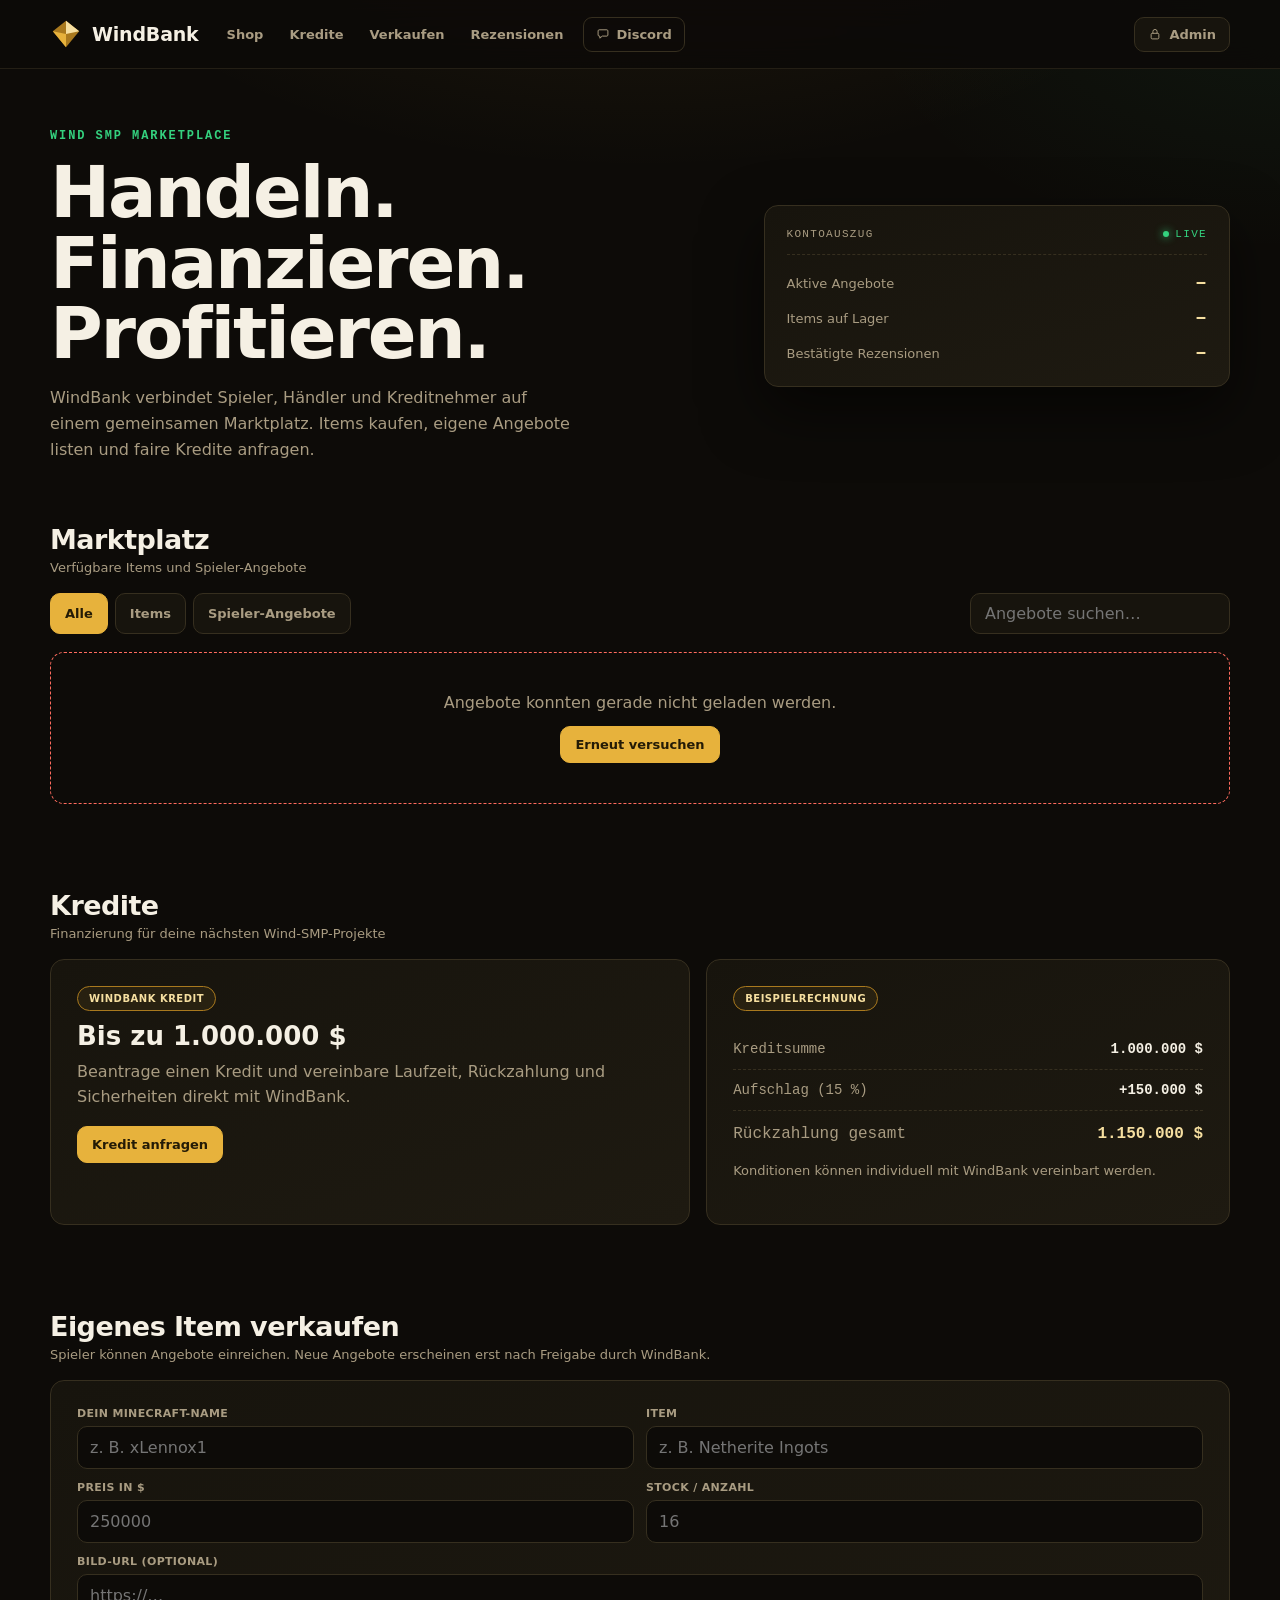
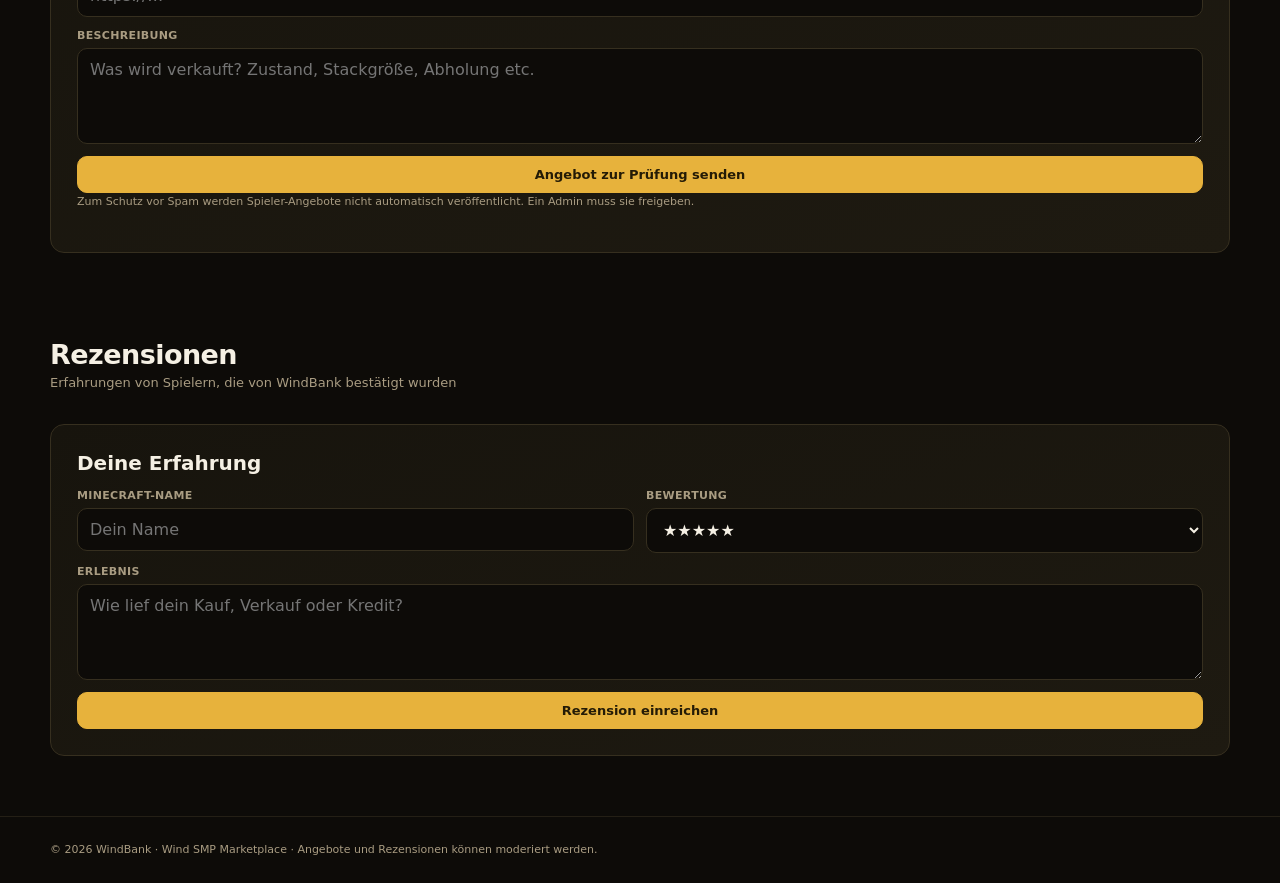
==== commit 3dd552f6: "index.html" ====
--- a/index.html
+++ b/index.html
@@ -10,7 +10,7 @@
 <link rel="preconnect" href="https://fonts.googleapis.com">
 <link rel="preconnect" href="https://fonts.gstatic.com" crossorigin>
 <link href="https://fonts.googleapis.com/css2?family=Space+Grotesk:wght@500;600;700&family=Inter:wght@400;500;600;700&family=JetBrains+Mono:wght@500;600&display=swap" rel="stylesheet">
-<link rel="stylesheet" href="styles.css">
+<link rel="stylesheet" href="modern-ui.css">
 </head>
 <body>
 
@@ -171,6 +171,7 @@
 <div class="modal" id="adminModal"><div class="modal-card admin-card" id="adminContent"></div></div>
 <div class="toast" id="toast" role="status" aria-live="polite"></div>
 
-<script src="app.js" defer></script>
+<script src="modern-ui.js" defer></script>
 </body>
 </html>
+
--- a/modern-ui.css
+++ b/modern-ui.css
@@ -0,0 +1,311 @@
+/* =========================================================
+   WindBank — Design System
+   Palette: Tresor-Anthrazit + Gold (Kredite/Premium) + Smaragd (Handel/Status)
+   Typo: Space Grotesk (Display) / Inter (Text) / JetBrains Mono (Ledger-Zahlen)
+   ========================================================= */
+
+:root{
+  --ink:#0d0b08;
+  --panel:#17140d;
+  --panel-2:#1e1a11;
+  --line:#362f1f;
+  --line-soft:#241f15;
+  --gold:#e7b23c;
+  --gold-deep:#a9791e;
+  --gold-pale:#f6dfa0;
+  --emerald:#34d17e;
+  --emerald-deep:#1c9c5c;
+  --red:#ff6b5e;
+  --text:#f5f0e4;
+  --muted:#a99c82;
+  --shadow:0 24px 60px rgba(0,0,0,.55);
+  --radius:14px;
+  --radius-sm:10px;
+  --font-display:'Space Grotesk',ui-sans-serif,system-ui,sans-serif;
+  --font-body:'Inter',ui-sans-serif,system-ui,sans-serif;
+  --font-mono:'JetBrains Mono',ui-monospace,'SFMono-Regular',monospace;
+}
+
+*{box-sizing:border-box}
+html{scroll-behavior:smooth}
+body{
+  margin:0;
+  background:
+    radial-gradient(900px 500px at 50% -180px, rgba(231,178,60,.10), transparent 70%),
+    radial-gradient(700px 420px at 100% 0%, rgba(52,209,126,.06), transparent 60%),
+    var(--ink);
+  color:var(--text);
+  font-family:var(--font-body);
+  -webkit-font-smoothing:antialiased;
+}
+button,input,textarea,select{font:inherit;color:inherit}
+button{cursor:pointer}
+a{color:inherit}
+p{margin:0}
+.wrap{width:min(1180px, calc(100% - 32px));margin:auto}
+section.section{scroll-margin-top:84px}
+
+a:focus-visible,button:focus-visible,input:focus-visible,textarea:focus-visible,select:focus-visible{
+  outline:2px solid var(--gold);outline-offset:2px;
+}
+
+/* ---------- Header ---------- */
+.site-header{
+  position:sticky;top:0;z-index:30;
+  background:rgba(13,11,8,.9);
+  backdrop-filter:blur(16px);
+  border-bottom:1px solid var(--line-soft);
+}
+.nav-row{height:68px;display:flex;align-items:center;gap:16px}
+.brand{display:flex;align-items:center;gap:10px;text-decoration:none;flex:0 0 auto}
+.brand-name{font-family:var(--font-display);font-weight:700;font-size:19px;letter-spacing:-.01em}
+.brand-mark{width:32px;height:32px;flex:0 0 auto;display:block;transition:transform .2s ease}
+.brand-mark svg{width:100%;height:100%;display:block}
+.brand:hover .brand-mark{transform:scale(1.06) rotate(-4deg)}
+
+.nav-links{display:flex;align-items:center;gap:2px;overflow-x:auto;scrollbar-width:none;flex:1 1 auto}
+.nav-links::-webkit-scrollbar{display:none}
+.nav-links a{
+  color:var(--muted);text-decoration:none;white-space:nowrap;
+  padding:9px 12px;border-radius:9px;font-size:13px;font-weight:600;
+  display:inline-flex;align-items:center;gap:6px;
+}
+.nav-links a:hover{background:var(--panel-2);color:var(--text)}
+.nav-links a.nav-discord{margin-left:6px;border:1px solid var(--line)}
+.nav-links a.nav-discord svg{width:14px;height:14px}
+
+.admin-btn{
+  flex:0 0 auto;display:inline-flex;align-items:center;gap:7px;
+  border:1px solid var(--line);background:var(--panel);color:var(--muted);
+  padding:9px 13px;border-radius:10px;font-weight:600;font-size:13px;
+  transition:border-color .15s,color .15s;
+}
+.admin-btn:hover{color:var(--text);border-color:var(--gold-deep)}
+.admin-btn svg{width:14px;height:14px}
+
+/* ---------- Hero ---------- */
+.hero{padding:60px 0 34px;display:grid;grid-template-columns:1.3fr .9fr;gap:40px;align-items:center}
+.eyebrow{
+  font-family:var(--font-mono);color:var(--emerald);font-size:12px;font-weight:600;
+  letter-spacing:.16em;text-transform:uppercase;margin:0 0 14px;
+}
+.hero h1{
+  font-family:var(--font-display);font-weight:700;
+  font-size:clamp(42px,6vw,72px);line-height:.98;letter-spacing:-.03em;
+  margin:0 0 16px;animation:heroUp .7s ease both;
+}
+.hero-sub{max-width:520px;color:var(--muted);font-size:16px;line-height:1.65;animation:heroUp .7s .1s ease both}
+@keyframes heroUp{from{opacity:0;transform:translateY(14px)}to{opacity:1;transform:none}}
+
+.balance-card{
+  background:linear-gradient(165deg,var(--panel),var(--panel-2));
+  border:1px solid var(--line);border-radius:var(--radius);
+  padding:22px;box-shadow:var(--shadow);animation:heroUp .7s .15s ease both;
+}
+.balance-head{
+  display:flex;justify-content:space-between;align-items:center;
+  font-family:var(--font-mono);font-size:11px;letter-spacing:.12em;text-transform:uppercase;
+  color:var(--muted);margin-bottom:16px;padding-bottom:14px;border-bottom:1px dashed var(--line);
+}
+.balance-tag{color:var(--emerald);display:inline-flex;align-items:center;gap:6px}
+.balance-tag::before{content:'';width:6px;height:6px;border-radius:50%;background:var(--emerald);box-shadow:0 0 8px var(--emerald)}
+.balance-rows{margin:0;display:flex;flex-direction:column;gap:12px}
+.balance-row{display:flex;justify-content:space-between;align-items:baseline;gap:12px;margin:0}
+.balance-row dt{margin:0;color:var(--muted);font-size:13px}
+.balance-row dd{margin:0;font-family:var(--font-mono);font-size:20px;font-weight:600;color:var(--gold-pale)}
+
+/* ---------- Section headers / toolbar ---------- */
+.section{padding:26px 0 60px}
+.section-head{display:flex;justify-content:space-between;align-items:flex-end;gap:20px;margin-bottom:18px}
+.section h2{font-family:var(--font-display);font-size:27px;letter-spacing:-.02em;margin:0;font-weight:700}
+.section-sub{color:var(--muted);font-size:13px;margin:5px 0 0}
+
+.toolbar{display:flex;gap:12px;justify-content:space-between;margin:18px 0;flex-wrap:wrap}
+.tabs{display:flex;gap:7px;overflow-x:auto;scrollbar-width:none}
+.tabs::-webkit-scrollbar{display:none}
+.tab,.btn{
+  border:1px solid var(--line);background:var(--panel);color:var(--muted);
+  padding:10px 14px;border-radius:10px;font-weight:600;font-size:13px;white-space:nowrap;
+  transition:border-color .15s,color .15s,background .15s,transform .15s;
+}
+.tab:hover,.btn:hover{color:var(--text);border-color:var(--gold-deep)}
+.tab.active{background:var(--gold);border-color:var(--gold);color:#241b06}
+.btn.primary{background:var(--gold);border-color:var(--gold);color:#241b06}
+.btn.primary:hover{background:var(--gold-pale);border-color:var(--gold-pale);transform:translateY(-1px);color:#241b06}
+.btn.danger{border-color:#5a2a26;color:var(--red)}
+.btn.danger:hover{border-color:var(--red)}
+.btn:disabled{opacity:.5;cursor:not-allowed;transform:none}
+.search{
+  width:260px;max-width:100%;background:var(--panel);border:1px solid var(--line);
+  border-radius:10px;padding:10px 14px;outline:none;
+}
+
+/* ---------- Marketplace grid / cards ---------- */
+.grid{display:grid;grid-template-columns:repeat(4,1fr);gap:16px}
+.card{
+  background:linear-gradient(180deg,var(--panel),var(--panel-2));
+  border:1px solid var(--line);border-radius:var(--radius);overflow:hidden;
+  box-shadow:0 10px 30px rgba(0,0,0,.25);display:flex;flex-direction:column;
+}
+.pic{
+  height:180px;position:relative;display:grid;place-items:center;
+  background:
+    repeating-linear-gradient(135deg, rgba(231,178,60,.05) 0 2px, transparent 2px 14px),
+    radial-gradient(circle at 50% 35%, #241f15, #17140d);
+}
+.pic img{width:112px;height:112px;object-fit:contain;image-rendering:pixelated;filter:drop-shadow(0 16px 20px rgba(0,0,0,.6))}
+.fallback{display:none;font-size:60px;color:var(--line)}
+.badge{
+  position:absolute;top:12px;left:12px;display:inline-flex;align-items:center;gap:6px;
+  border:1px solid var(--line);background:rgba(23,20,13,.85);border-radius:999px;
+  padding:6px 10px;font-size:10px;font-weight:700;text-transform:uppercase;letter-spacing:.04em;
+}
+.badge .dot{width:7px;height:7px;border-radius:50%;background:var(--emerald)}
+.card.low .badge .dot{background:var(--gold)}
+.card.sold .badge .dot{background:var(--red)}
+.card.sold .pic{filter:grayscale(.55);opacity:.65}
+.body{padding:16px;display:flex;flex-direction:column;gap:4px;flex:1}
+.title{font-family:var(--font-display);font-weight:600;font-size:16px}
+.meta{color:var(--muted);font-size:11px}
+.price{font-family:var(--font-mono);font-size:20px;font-weight:600;color:var(--gold-pale);margin-top:10px}
+.stock{display:flex;justify-content:space-between;color:var(--muted);font-size:11px;margin-top:4px;font-family:var(--font-mono)}
+.body .btn{width:100%;margin-top:12px;text-align:center}
+.empty{border:1px dashed var(--line);border-radius:var(--radius);padding:40px;text-align:center;color:var(--muted);grid-column:1/-1}
+.empty.error{border-color:var(--red)}
+.empty .btn{margin-top:14px;display:inline-flex}
+
+/* ---------- Kredite ---------- */
+.loan-grid{display:grid;grid-template-columns:1.1fr .9fr;gap:16px}
+.loan-card{
+  padding:26px;border:1px solid var(--line);border-radius:var(--radius);
+  background:linear-gradient(160deg,var(--panel),var(--panel-2));
+}
+.loan-card h3{font-family:var(--font-display);font-size:26px;margin:10px 0 8px;font-weight:700}
+.loan-card > p{color:var(--muted);line-height:1.6;margin:0 0 16px}
+.pill{
+  display:inline-block;padding:6px 11px;border:1px solid var(--gold-deep);
+  background:rgba(231,178,60,.08);border-radius:999px;font-size:10px;
+  color:var(--gold-pale);font-weight:700;text-transform:uppercase;letter-spacing:.05em;
+}
+.ledger-rows{margin:18px 0 6px;display:flex;flex-direction:column}
+.ledger-row{
+  display:flex;justify-content:space-between;padding:12px 0;border-bottom:1px dashed var(--line);
+  font-family:var(--font-mono);font-size:14px;
+}
+.ledger-row dt,.ledger-row dd{margin:0}
+.ledger-row dt{color:var(--muted);font-weight:400}
+.ledger-row dd{font-weight:600}
+.ledger-row.total{border-bottom:none;padding-top:14px;font-size:16px}
+.ledger-row.total dd{color:var(--gold-pale)}
+
+/* ---------- Forms ---------- */
+.field-grid{display:grid;grid-template-columns:1fr 1fr;gap:12px}
+.field{display:flex;flex-direction:column;gap:6px}
+.field.full{grid-column:1/-1}
+.field label{font-size:11px;color:var(--muted);font-weight:600;text-transform:uppercase;letter-spacing:.03em}
+.field input,.field textarea,.field select{
+  background:var(--ink);border:1px solid var(--line);border-radius:var(--radius-sm);
+  padding:11px 12px;outline:none;
+}
+.field textarea{min-height:96px;resize:vertical}
+.listing-note{color:var(--muted);font-size:11px;line-height:1.5;margin:14px 0 0}
+.review-form-card{margin-top:16px}
+.review-form-card h3{font-family:var(--font-display);margin:0 0 14px;font-size:20px}
+
+/* ---------- Reviews ---------- */
+.reviews{display:grid;grid-template-columns:repeat(3,1fr);gap:16px;margin-bottom:16px}
+.review{padding:20px;border:1px solid var(--line);background:var(--panel);border-radius:var(--radius)}
+.stars{color:var(--gold);letter-spacing:2px;font-size:14px}
+.review p{color:var(--text);line-height:1.6;font-size:13px;margin:10px 0}
+.review small{color:var(--muted)}
+.verified{color:var(--emerald);font-weight:700;font-size:10px}
+
+/* ---------- Modals ---------- */
+.modal{position:fixed;inset:0;z-index:100;background:rgba(8,6,3,.72);display:none;place-items:center;padding:16px}
+.modal.open{display:grid}
+.modal-card{
+  width:min(480px,100%);max-height:88vh;overflow:auto;
+  background:var(--panel);border:1px solid var(--line);border-radius:18px;
+  padding:24px;box-shadow:var(--shadow);animation:modalIn .22s ease both;
+}
+.modal-card.admin-card{width:min(760px,100%)}
+@keyframes modalIn{from{opacity:0;transform:translateY(10px) scale(.98)}to{opacity:1;transform:none}}
+.modal-head{display:flex;justify-content:space-between;align-items:center;gap:12px;margin-bottom:6px}
+.modal-head h2{font-family:var(--font-display);font-size:22px;margin:0;font-weight:700}
+.icon-btn{
+  border:1px solid var(--line);background:var(--panel-2);color:var(--text);
+  border-radius:9px;padding:7px;display:inline-flex;flex:0 0 auto;
+}
+.icon-btn svg{width:16px;height:16px;display:block}
+.modal-copy{color:var(--muted);line-height:1.65;font-size:14px;margin:18px 0}
+.modal-copy strong{color:var(--text)}
+.modal-actions{display:flex;gap:10px;flex-wrap:wrap}
+.modal-actions .btn{flex:1;min-width:170px;justify-content:center;display:inline-flex;align-items:center;gap:8px;text-decoration:none}
+
+/* Admin */
+.login-pane{max-width:360px;margin:18px auto 0}
+.login-pane > p{color:var(--muted);font-size:13px;margin:0 0 16px}
+.error-text{color:var(--red);font-size:12px;margin-top:10px}
+.admin-tabs{display:flex;gap:7px;margin:18px 0;flex-wrap:wrap}
+.admin-tabs .tab b{font-family:var(--font-mono);margin-left:5px;opacity:.75;font-weight:600}
+.admin-pane h3{font-family:var(--font-display);margin:0 0 12px;font-size:17px;font-weight:600}
+.admin-create-form{
+  display:grid;grid-template-columns:1fr 1fr;gap:10px;
+  padding:16px;margin-bottom:16px;border:1px dashed var(--line);border-radius:var(--radius-sm);
+  background:var(--ink);
+}
+.admin-create-form .full{grid-column:1/-1}
+.admin-create-form input,.admin-create-form textarea{
+  width:100%;background:var(--panel);border:1px solid var(--line);color:var(--text);
+  border-radius:9px;padding:10px;outline:none;
+}
+.admin-create-form textarea{min-height:72px;resize:vertical}
+.admin-list{display:flex;flex-direction:column;gap:10px}
+.admin-item{
+  display:flex;flex-wrap:wrap;justify-content:space-between;align-items:center;gap:10px;
+  padding:12px;border:1px solid var(--line);border-radius:var(--radius-sm);
+}
+.admin-item .meta{color:var(--muted);font-size:11px;margin-top:3px}
+.admin-item .actions{display:flex;gap:6px;flex-wrap:wrap;align-items:center}
+.admin-item .btn{padding:8px 11px;font-size:12px}
+
+/* ---------- Toast / footer ---------- */
+.toast{
+  position:fixed;right:18px;bottom:18px;z-index:200;
+  background:var(--panel);border:1px solid var(--line);
+  padding:13px 16px;border-radius:12px;display:none;font-size:13px;box-shadow:var(--shadow);
+  max-width:min(320px, calc(100vw - 36px));
+}
+.toast.show{display:block;animation:toastIn .25s ease both}
+@keyframes toastIn{from{opacity:0;transform:translateY(8px)}to{opacity:1;transform:none}}
+
+.site-footer{border-top:1px solid var(--line-soft);padding:26px 0;color:var(--muted);font-size:11px}
+
+/* ---------- Responsive ---------- */
+@media (max-width:1000px){
+  .grid{grid-template-columns:repeat(3,1fr)}
+  .reviews{grid-template-columns:1fr 1fr}
+  .hero{grid-template-columns:1fr;gap:28px}
+  .balance-card{max-width:440px}
+}
+@media (max-width:720px){
+  .grid{grid-template-columns:repeat(2,1fr)}
+  .toolbar,.section-head{flex-direction:column;align-items:stretch}
+  .search{width:100%}
+  .loan-grid{grid-template-columns:1fr}
+  .reviews{grid-template-columns:1fr}
+  .field-grid{grid-template-columns:1fr}
+  .field.full{grid-column:auto}
+  .admin-create-form{grid-template-columns:1fr}
+  .nav-row{height:60px;gap:10px}
+  .hero{padding-top:36px}
+}
+@media (max-width:480px){
+  .grid{grid-template-columns:1fr}
+  .nav-links a span{display:none}
+}
+
+/* ---------- Motion & accessibility floor ---------- */
+@media (prefers-reduced-motion:reduce){
+  *{animation-duration:.01ms!important;animation-iteration-count:1!important;transition:none!important;scroll-behavior:auto!important}
+}
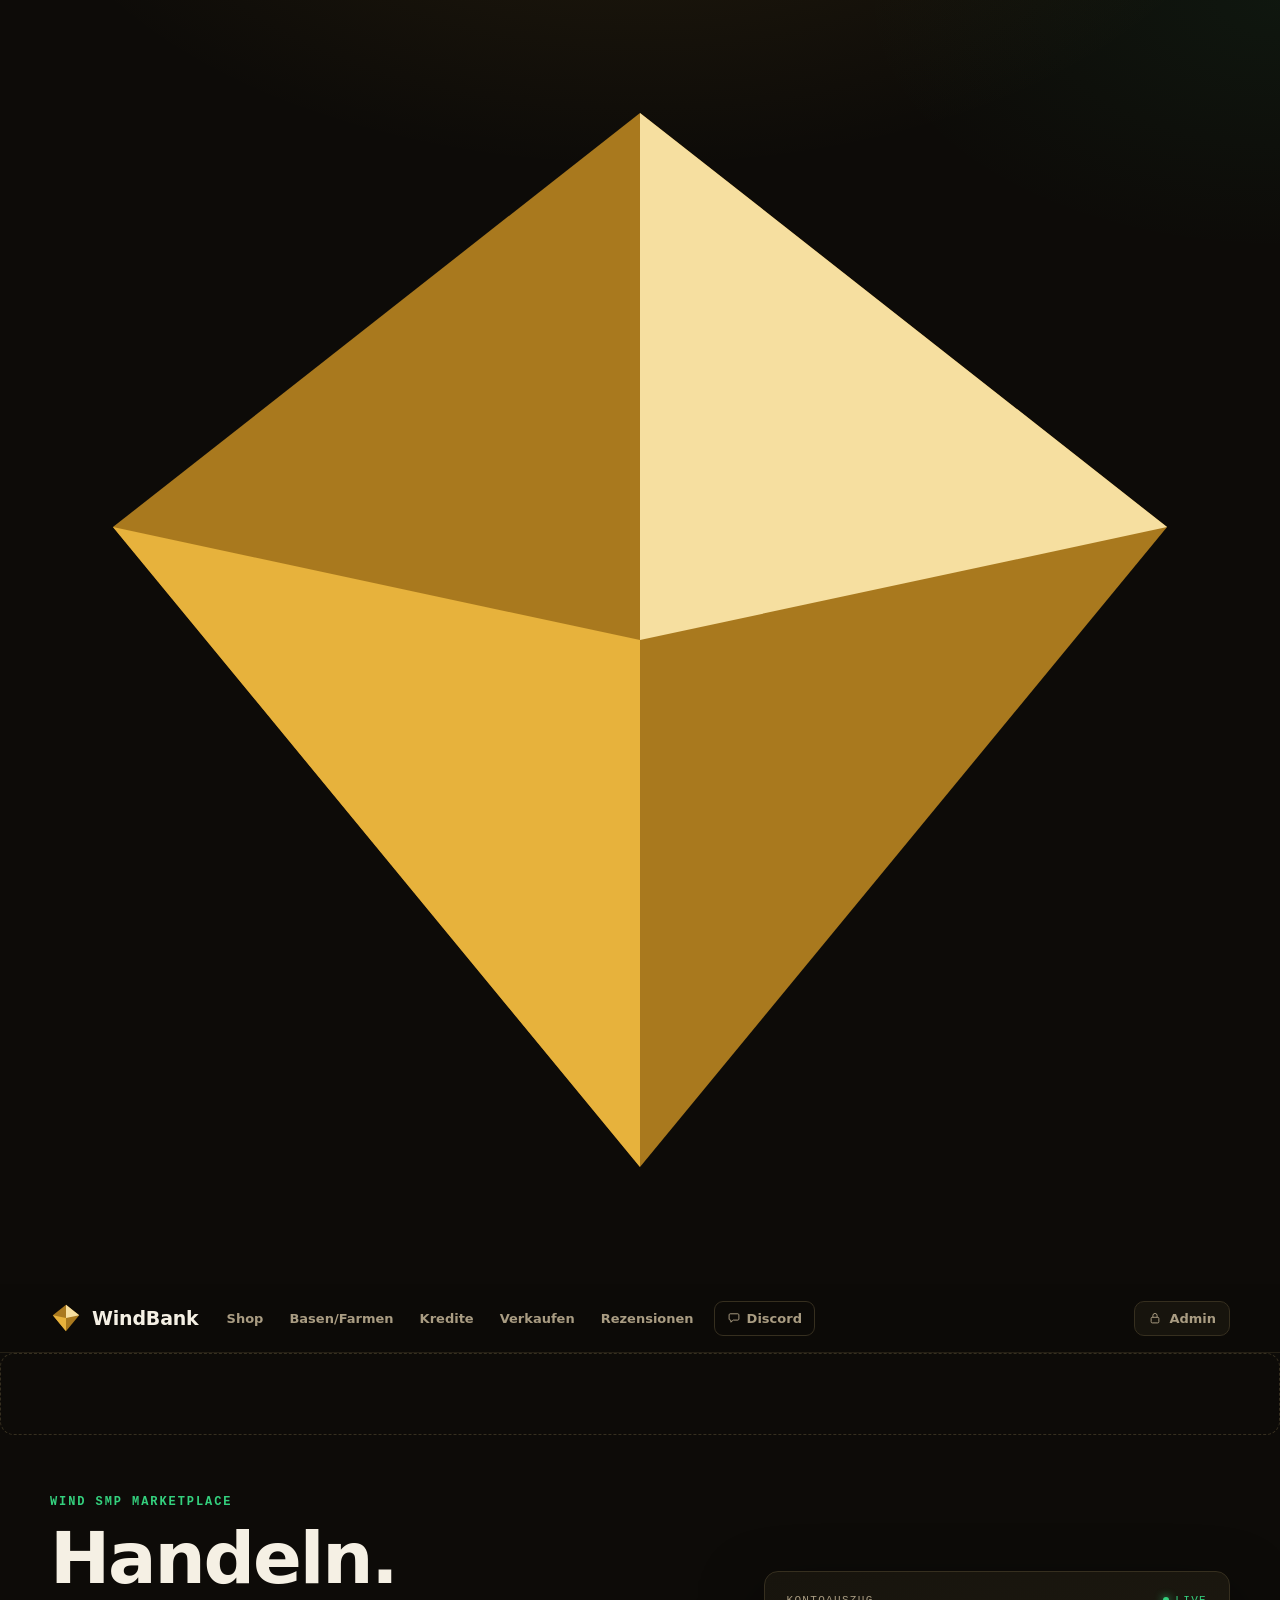
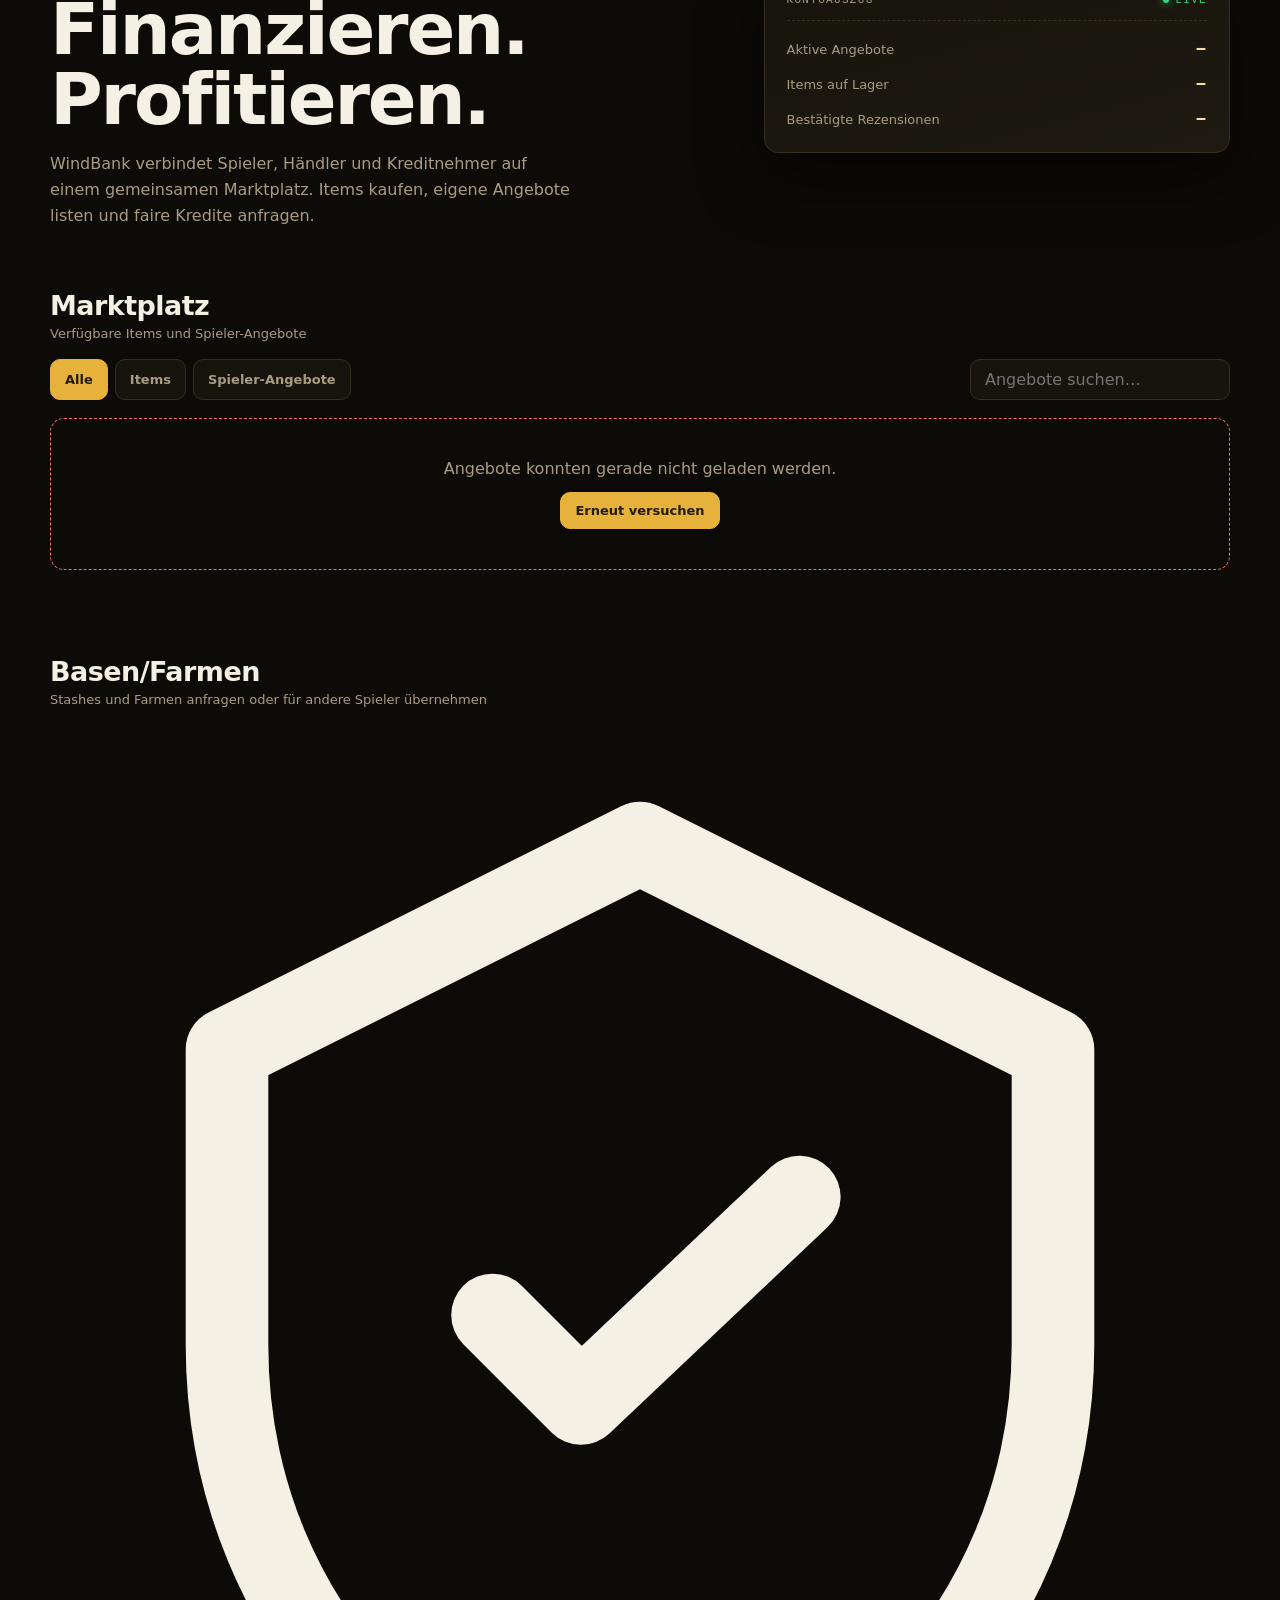
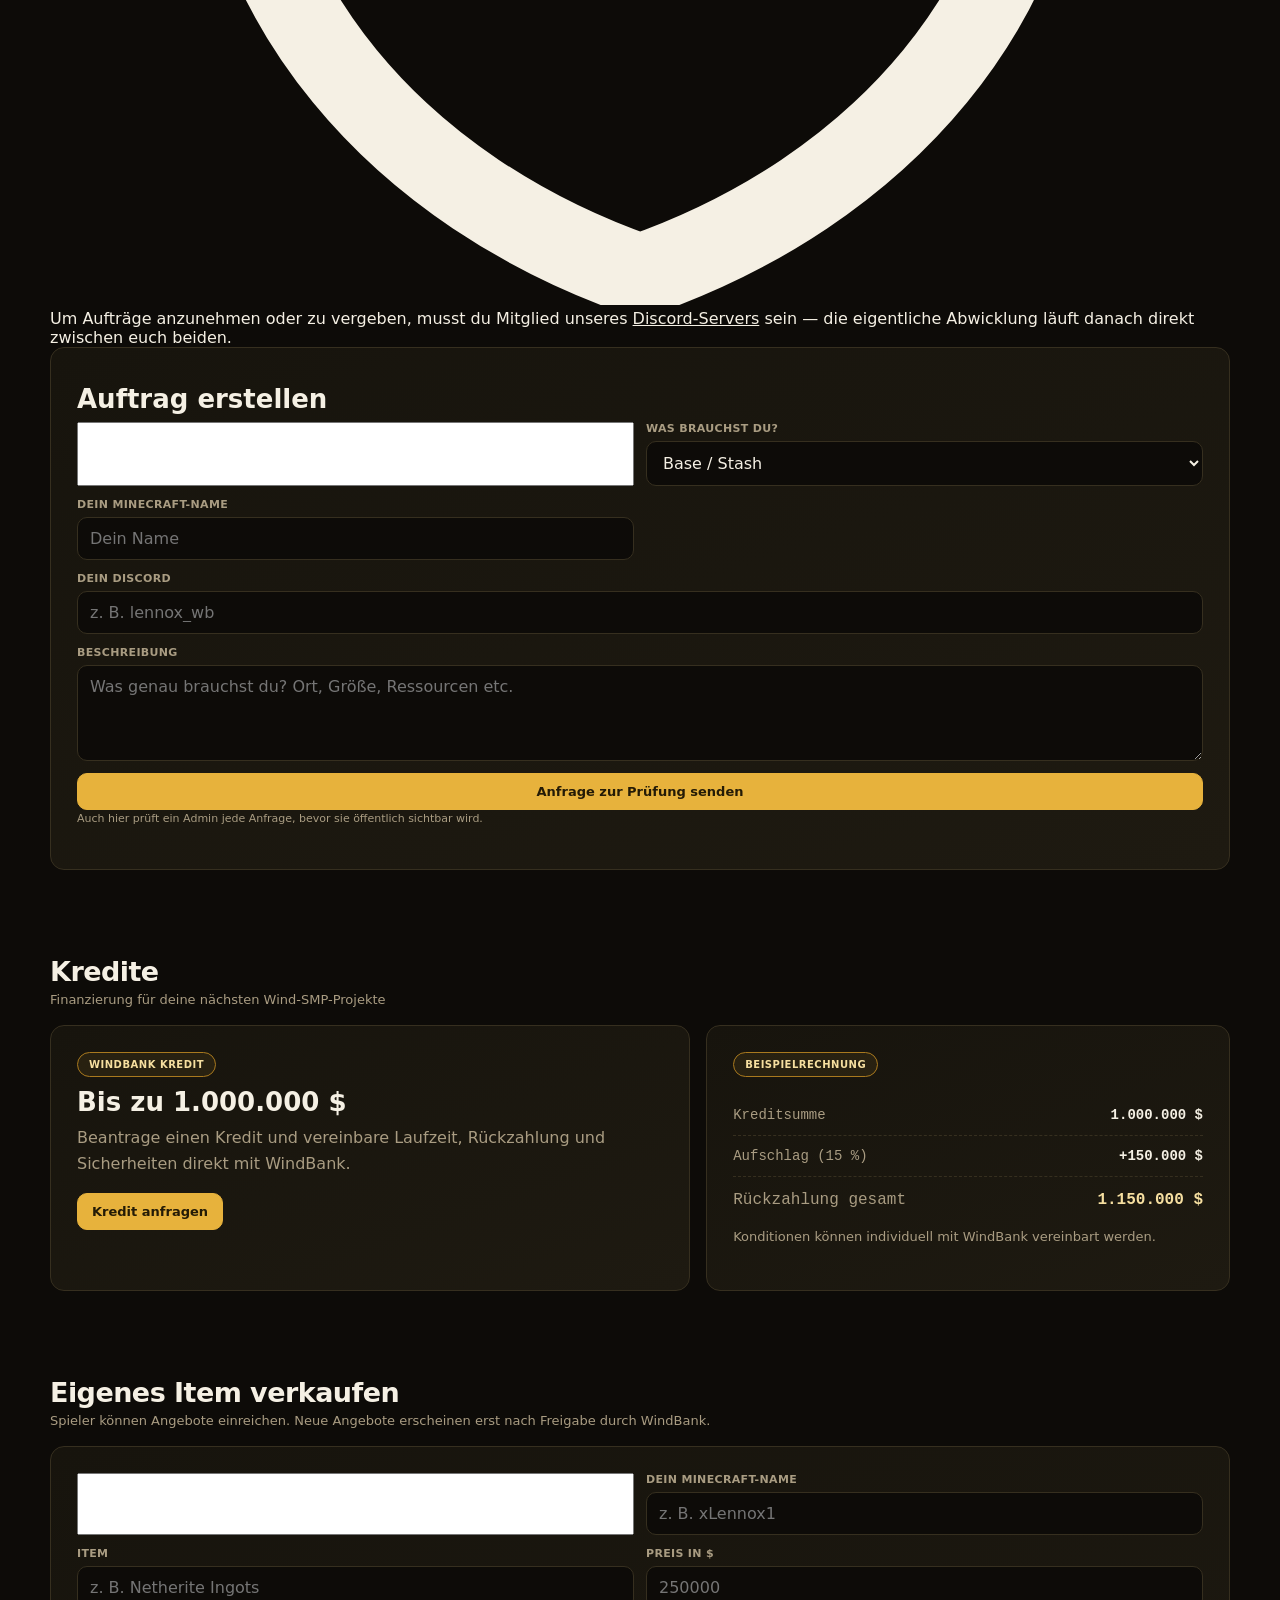
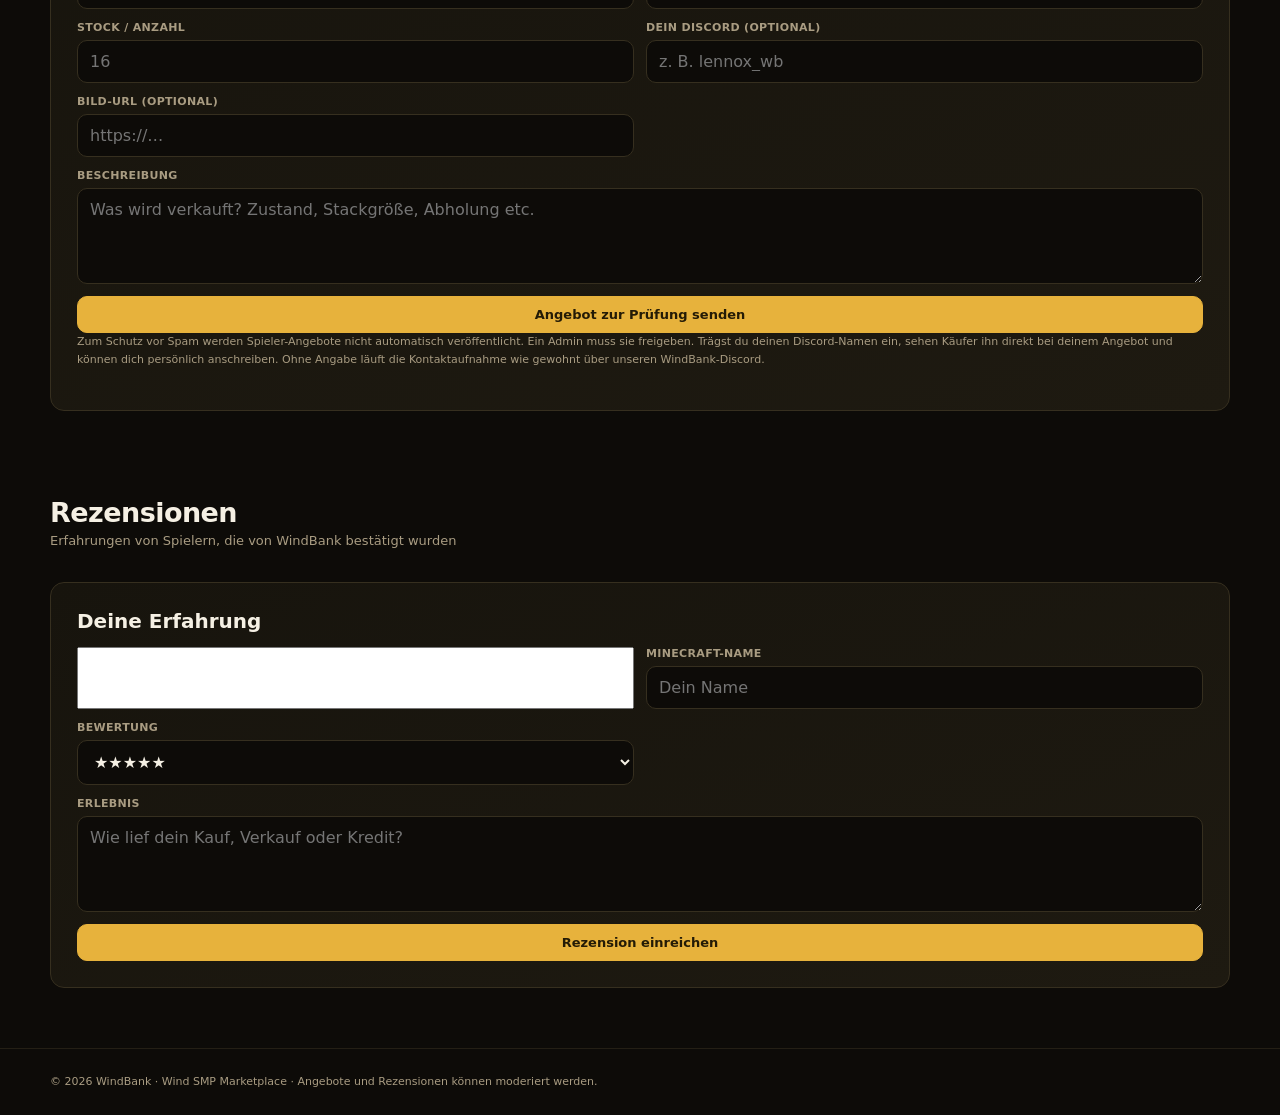
==== commit b53fa353: "index.html" ====
--- a/index.html
+++ b/index.html
@@ -14,6 +14,14 @@
 </head>
 <body>
 
+<div class="startup" id="startup" aria-hidden="true">
+  <div class="startup-mark">
+    <svg viewBox="0 0 34 34"><path d="M17 3L31 14L17 31L3 14Z" fill="var(--gold-deep)"/><path d="M17 3L31 14L17 17Z" fill="var(--gold-pale)"/><path d="M3 14L17 17L17 31Z" fill="var(--gold)"/></svg>
+  </div>
+  <div class="startup-panel left"></div>
+  <div class="startup-panel right"></div>
+</div>
+
 <header class="site-header">
   <div class="wrap nav-row">
     <a class="brand" href="#top">
@@ -24,12 +32,13 @@
     </a>
     <nav class="nav-links" aria-label="Hauptnavigation">
       <a href="#shop">Shop</a>
+      <a href="#basenfarmen">Basen/Farmen</a>
       <a href="#kredite">Kredite</a>
       <a href="#verkaufen">Verkaufen</a>
       <a href="#reviews">Rezensionen</a>
       <a class="nav-discord" href="https://discord.gg/dD8rJR7h4A" target="_blank" rel="noopener noreferrer">
         <svg viewBox="0 0 20 20" fill="none"><path d="M3 5.5C3 4.67 3.67 4 4.5 4h11c.83 0 1.5.67 1.5 1.5v6c0 .83-.67 1.5-1.5 1.5H9l-3.5 3v-3H4.5C3.67 13 3 12.33 3 11.5v-6Z" stroke="currentColor" stroke-width="1.4" stroke-linejoin="round"/></svg>
-        Discord
+        <span>Discord</span>
       </a>
     </nav>
     <button class="admin-btn" id="adminOpenBtn" type="button">
@@ -39,6 +48,10 @@
   </div>
 </header>
 
+<div class="ticker empty" id="activityTicker" aria-label="Letzte Abschlüsse auf WindBank">
+  <div class="ticker-track" id="tickerTrack"></div>
+</div>
+
 <main>
   <div class="wrap">
     <section class="hero" id="top">
@@ -78,6 +91,40 @@
         <input class="search" id="searchInput" type="search" placeholder="Angebote suchen…" aria-label="Angebote suchen">
       </div>
       <div class="grid" id="grid" aria-live="polite"></div>
+    </section>
+  </div>
+
+  <div class="wrap">
+    <section id="basenfarmen" class="section">
+      <div class="section-head">
+        <div>
+          <h2>Basen/Farmen</h2>
+          <p class="section-sub">Stashes und Farmen anfragen oder für andere Spieler übernehmen</p>
+        </div>
+      </div>
+      <div class="discord-notice">
+        <svg viewBox="0 0 20 20" fill="none" aria-hidden="true"><path d="M10 2 3 5.5v5c0 4.4 3 7.6 7 9 4-1.4 7-4.6 7-9v-5L10 2Z" stroke="currentColor" stroke-width="1.4" stroke-linejoin="round"/><path d="M7.5 10 9 11.5 12.7 8" stroke="currentColor" stroke-width="1.4" stroke-linecap="round" stroke-linejoin="round"/></svg>
+        <p>Um Aufträge anzunehmen oder zu vergeben, musst du Mitglied unseres <a href="https://discord.gg/dD8rJR7h4A" target="_blank" rel="noopener noreferrer">Discord-Servers</a> sein — die eigentliche Abwicklung läuft danach direkt zwischen euch beiden.</p>
+      </div>
+      <div class="base-list" id="baseList"></div>
+      <div class="loan-card">
+        <h3>Auftrag erstellen</h3>
+        <form class="field-grid" id="baseRequestForm" novalidate>
+          <input type="text" name="website" class="hp-field" tabindex="-1" autocomplete="off" aria-hidden="true">
+          <div class="field">
+            <label for="baseKind">Was brauchst du?</label>
+            <select id="baseKind">
+              <option value="base">Base / Stash</option>
+              <option value="farm">Farm</option>
+            </select>
+          </div>
+          <div class="field"><label for="baseRequesterName">Dein Minecraft-Name</label><input id="baseRequesterName" required placeholder="Dein Name"></div>
+          <div class="field full"><label for="baseRequesterDiscord">Dein Discord</label><input id="baseRequesterDiscord" required placeholder="z. B. lennox_wb"></div>
+          <div class="field full"><label for="baseDescription">Beschreibung</label><textarea id="baseDescription" placeholder="Was genau brauchst du? Ort, Größe, Ressourcen etc."></textarea></div>
+          <div class="field full"><button class="btn primary" type="submit">Anfrage zur Prüfung senden</button></div>
+        </form>
+        <p class="listing-note">Auch hier prüft ein Admin jede Anfrage, bevor sie öffentlich sichtbar wird.</p>
+      </div>
     </section>
   </div>
 
@@ -119,15 +166,17 @@
       </div>
       <div class="loan-card">
         <form class="field-grid" id="listingForm" novalidate>
+          <input type="text" name="website" class="hp-field" tabindex="-1" autocomplete="off" aria-hidden="true">
           <div class="field"><label for="seller">Dein Minecraft-Name</label><input id="seller" required placeholder="z. B. xLennox1"></div>
           <div class="field"><label for="listingItem">Item</label><input id="listingItem" required placeholder="z. B. Netherite Ingots"></div>
           <div class="field"><label for="listingPrice">Preis in $</label><input id="listingPrice" type="number" min="1" required placeholder="250000"></div>
           <div class="field"><label for="listingStock">Stock / Anzahl</label><input id="listingStock" type="number" min="1" required placeholder="16"></div>
-          <div class="field full"><label for="listingImg">Bild-URL (optional)</label><input id="listingImg" placeholder="https://…"></div>
+          <div class="field"><label for="listingDiscord">Dein Discord (optional)</label><input id="listingDiscord" placeholder="z. B. lennox_wb"></div>
+          <div class="field"><label for="listingImg">Bild-URL (optional)</label><input id="listingImg" placeholder="https://…"></div>
           <div class="field full"><label for="listingDesc">Beschreibung</label><textarea id="listingDesc" placeholder="Was wird verkauft? Zustand, Stackgröße, Abholung etc."></textarea></div>
           <div class="field full"><button class="btn primary" type="submit">Angebot zur Prüfung senden</button></div>
         </form>
-        <p class="listing-note">Zum Schutz vor Spam werden Spieler-Angebote nicht automatisch veröffentlicht. Ein Admin muss sie freigeben.</p>
+        <p class="listing-note">Zum Schutz vor Spam werden Spieler-Angebote nicht automatisch veröffentlicht. Ein Admin muss sie freigeben. Trägst du deinen Discord-Namen ein, sehen Käufer ihn direkt bei deinem Angebot und können dich persönlich anschreiben. Ohne Angabe läuft die Kontaktaufnahme wie gewohnt über unseren WindBank-Discord.</p>
       </div>
     </section>
   </div>
@@ -144,6 +193,7 @@
       <div class="loan-card review-form-card">
         <h3>Deine Erfahrung</h3>
         <form class="field-grid" id="reviewForm" novalidate>
+          <input type="text" name="website" class="hp-field" tabindex="-1" autocomplete="off" aria-hidden="true">
           <div class="field"><label for="reviewName">Minecraft-Name</label><input id="reviewName" required placeholder="Dein Name"></div>
           <div class="field">
             <label for="reviewStars">Bewertung</label>
@@ -168,10 +218,10 @@
 </footer>
 
 <div class="modal" id="contactModal"><div class="modal-card" id="contactContent"></div></div>
+<div class="modal" id="claimModal"><div class="modal-card" id="claimContent"></div></div>
 <div class="modal" id="adminModal"><div class="modal-card admin-card" id="adminContent"></div></div>
 <div class="toast" id="toast" role="status" aria-live="polite"></div>
 
 <script src="modern-ui.js" defer></script>
 </body>
 </html>
-
--- a/modern-ui.css
+++ b/modern-ui.css
@@ -143,10 +143,19 @@
 /* ---------- Marketplace grid / cards ---------- */
 .grid{display:grid;grid-template-columns:repeat(4,1fr);gap:16px}
 .card{
+  position:relative;
   background:linear-gradient(180deg,var(--panel),var(--panel-2));
   border:1px solid var(--line);border-radius:var(--radius);overflow:hidden;
   box-shadow:0 10px 30px rgba(0,0,0,.25);display:flex;flex-direction:column;
 }
+.card-delete{
+  position:absolute;top:10px;right:10px;z-index:2;
+  background:rgba(23,20,13,.85);border:1px solid var(--line);color:var(--text);
+  border-radius:8px;padding:6px;display:inline-flex;cursor:pointer;
+  transition:background .15s ease,border-color .15s ease,color .15s ease;
+}
+.card-delete svg{width:14px;height:14px;display:block}
+.card-delete:hover{background:rgba(230,90,90,.15);border-color:var(--red);color:var(--red)}
 .pic{
   height:180px;position:relative;display:grid;place-items:center;
   background:
